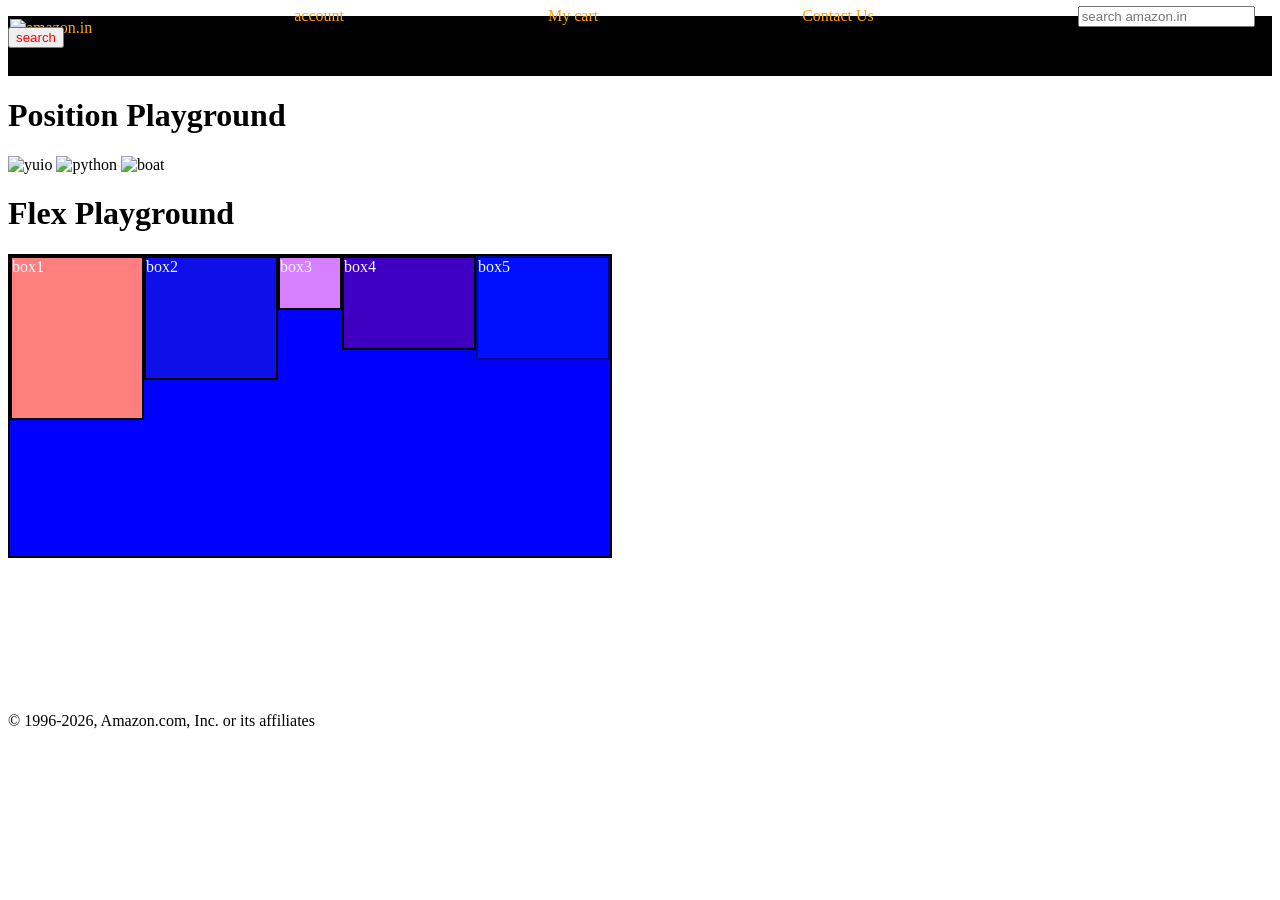
==== index.html @ 4e340757 "Update index.html" ====
<!DOCTYPE html>
<html lang="en">
<head>
    <meta charset="UTF-8">
    <meta name="viewport" content="width=device-width, initial-scale=1.0">
    <title>RAUSHAN</title>
    <link rel="stylesheet" href="stylee.css" >
    <meta name="monetag" content="aa2fc9d4a572a4fee68a86e0e5a16360">
</head>
<body>





     <header> 

             <p id="a" > 
        
       
     <a id="main" href="https://www.amazon.in/ref=nav_logo" > <img src="https://m.media-amazon.com/images/G/01/social_share/amazon_logo._CB635397845_.png" alt="amazon.in" height="40px"    /> </a> 
       <a id="account" href="yui" > account </a>
       <a id="my" href="uio" > My cart</a>
       <a id="us" href="contact.html" > Contact Us</a>
       <input placeholder="search amazon.in " >
       <button> search</button>

        


            </p>
     
     </header>   

     
     
    
     
     <h1> Position Playground </h1>

     
     


<img src="https://www.bing.com/th/id/OIP.7rwMEjcw2fwJgJJivM6CVAHaHa?w=193&h=193&c=8&rs=1&qlt=90&o=6&dpr=1.3&pid=ImgAns&rm=2"           alt="yuio" height="100px" />  
<img src="https://wallpapercave.com/wp/uqE15Ut.jpg" alt="python" height="100px" /> 

 <img src="https://th.bing.com/th/id/OIP.Nw_aEHpDTD1vnV-yl_yksgHaFy?w=246&h=193&c=7&r=0&o=7&dpr=1.3&pid=1.7&rm=3" alt="boat" height="100px" /> 

<br>



   <h1> Flex Playground </h1>

     <div id="container" >   

          <div id="b" >   box1 </div>
          <div id="c"> box2 </div>
        <div id="d"> box3 </div>
        <div id="e"> box4 </div>
        <div id="f" > box5 </div>


         </div>

    <video src="/movie clip 09.mp4" > vudeo1 </video>


     


     <footer> © 1996-2026, Amazon.com, Inc. or its affiliates</footer>

    
</body>
</html>
---- stylee.css ----
#main {
    
   margin-right: 200px
     ;
  
     position: relative;
    bottom: 2px;
    left: 2px;
    top: 2px;
 } 
 
 
 
  #a {
    background-color: black;
    height: 60px;
    
   
}

#amazon {
    color: brown;
    font-size: 25px;
    margin-right: 200px;
}
a {
    margin-right: 200px;
    color: orange;
    text-decoration: none;
    text-shadow:10px;
    position: relative;
    bottom: 10px;
}


button {
    color:red;
    position: relative;
    bottom: 10px;
}
input {
    position: relative;
    bottom: 10px;
}
  

      div {   
    height: 100px;
     width: 200px; 


      background-color: blue;    


      border: 2px solid black; 
    color: aliceblue; 
   
  
   
 } 

    
   

   #b{

     height: 160px;
    width: 200px;
      background-color: rgb(255, 127, 127);  
    border: 2px solid black;


    

    display: inline-block;
   
    
    
   
}
   #c{
    height:120px;
    width: 200px;
    background-color: rgb(214, 127, 255); 
     border: 2px solid black;
    background-color: rgba(60, 60, 167, 0.25); 
    display: inline-block; 
      }
    
   
   

   #d{
    height: 50px;
    width: 200px;
    background-color: rgb(214, 127, 255); 
     border: 2px solid black;
    display: inline-block;
   flex-shrink: 2;
  
    
   
   }


  #e{    
     height: 90px;
    width: 200px;
    background-color: rgb(214, 127, 255); 
     border: 2px solid black;
    background-color: rgba(255, 0, 21, 0.25); 
    display: inline-block; 
    
    }
    
    #f{
    height: 100px;
    width: 200px;
    background-color: rgb(214, 127, 255); 
     border: 2px solid rgba(0, 0, 0, 0.488);
    background-color: rgba(0, 64, 255, 0.25); 
    display: inline-block;

    }
    #container{
      border: 2px solid black;
      display: inline-block;
        width: 600px;
        height: 300px;
        display: flex;
      /* flex-direction: row;
        justify-content: start;
        flex-wrap: wrap;
        align-items: start;
        align-content:space-evenly; */
        
  
 






  body {
    text-align: center;
  
 } 
 h1 {
    text-align: center;
 }




























 footer {
    background-color: rgb(42, 76, 69);
    color: white;
    text-align: center;
    height: 25px;
    position: sticky;
    top: 100%;
}
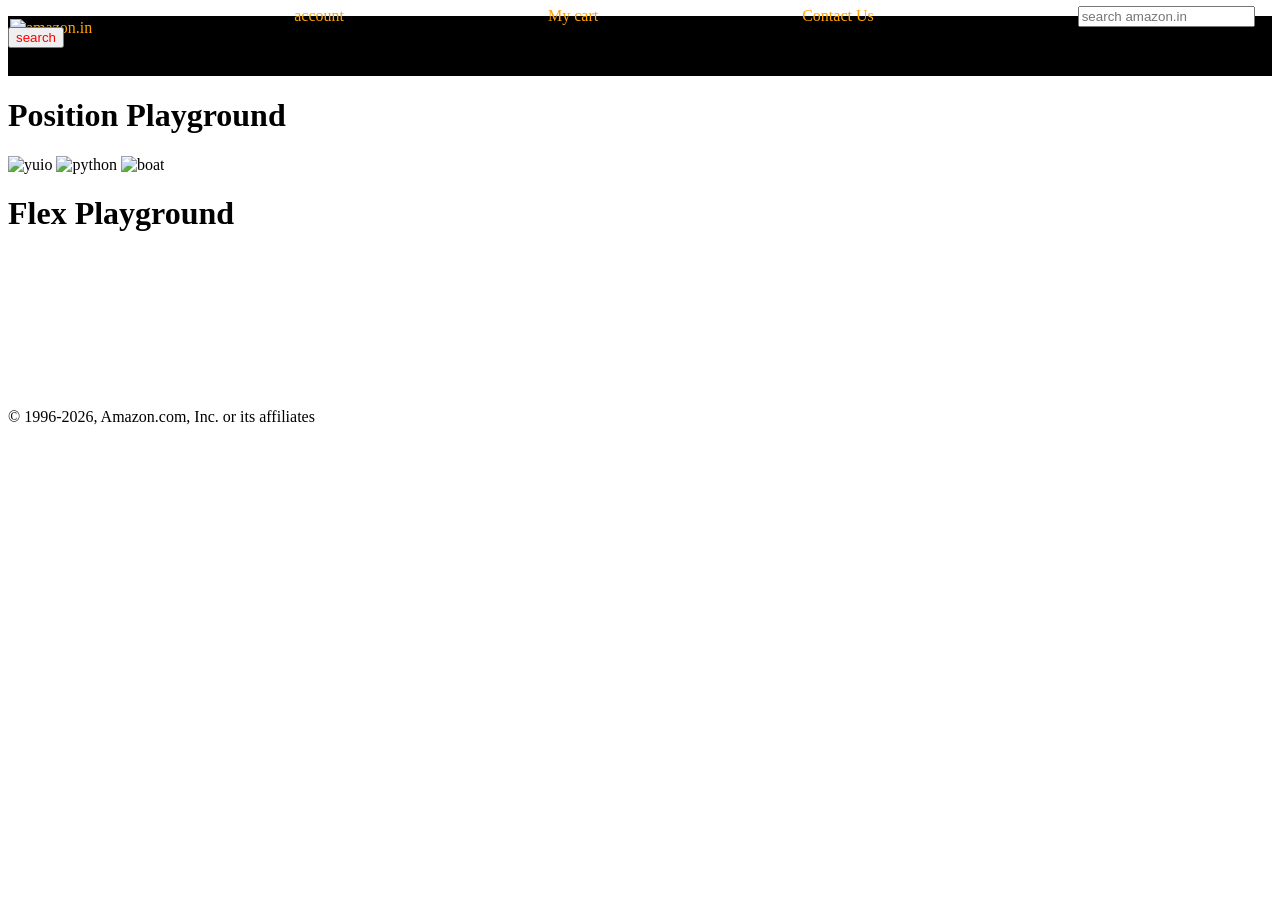
==== commit 653cc440: "Update index.html" ====
--- a/index.html
+++ b/index.html
@@ -20,7 +20,7 @@
        
      <a id="main" href="https://www.amazon.in/ref=nav_logo" > <img src="https://m.media-amazon.com/images/G/01/social_share/amazon_logo._CB635397845_.png" alt="amazon.in" height="40px"    /> </a> 
        <a id="account" href="yui" > account </a>
-       <a id="my" href="uio" > My cart</a>
+       <a id="my" href="mycart.html" > My cart</a>
        <a id="us" href="contact.html" > Contact Us</a>
        <input placeholder="search amazon.in " >
        <button> search</button>
@@ -53,16 +53,7 @@
 
    <h1> Flex Playground </h1>
 
-     <div id="container" >   
 
-          <div id="b" >   box1 </div>
-          <div id="c"> box2 </div>
-        <div id="d"> box3 </div>
-        <div id="e"> box4 </div>
-        <div id="f" > box5 </div>
-
-
-         </div>
 
     <video src="/movie clip 09.mp4" > vudeo1 </video>
 
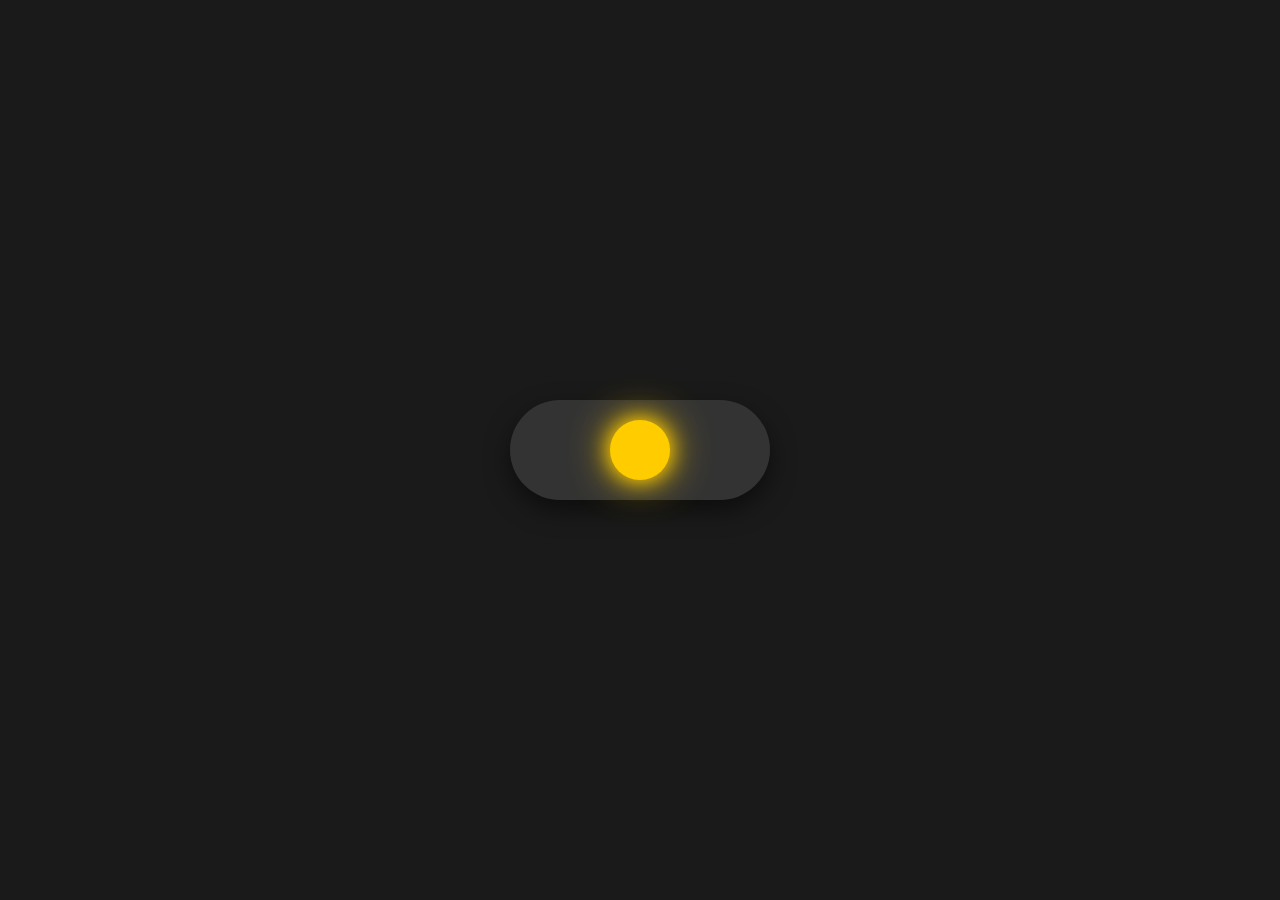
==== commit 0b4343d1: "Rename light.html to index.html" ====
--- a/index.html
+++ b/index.html
@@ -3,66 +3,90 @@
 <head>
     <meta charset="UTF-8">
     <meta name="viewport" content="width=device-width, initial-scale=1.0">
-    <title>RAUSHAN</title>
-    <link rel="stylesheet" href="stylee.css" >
-    <meta name="monetag" content="aa2fc9d4a572a4fee68a86e0e5a16360">
+    <title>Sequential Blinking Lights</title>
+    <style>
+        /* Center everything on the screen */
+        body {
+            display: flex;
+            justify-content: center;
+            align-items: center;
+            height: 100vh;
+            margin: 0;
+            background-color: #1a1a1a;
+        }
+
+        /* Container for the lights */
+        .light-container {
+            display: flex;
+            gap: 20px;
+            background-color: #333;
+            padding: 20px;
+            border-radius: 50px;
+            box-shadow: 0 10px 25px rgba(0, 0, 0, 0.5);
+        }
+
+        /* Base styles for each circle light */
+        .light {
+            width: 60px;
+            height: 60px;
+            border-radius: 50%;
+            opacity: 0.2; /* Turned off by default */
+            transition: opacity 0.2s ease, box-shadow 0.2s ease;
+        }
+
+        /* Specific colors when active (turned on) */
+        .red.active {
+            opacity: 1;
+            background-color: #ff3333;
+            box-shadow: 0 0 20px #ff3333, 0 0 40px #ff3333;
+        }
+
+        .yellow.active {
+            opacity: 1;
+            background-color: #ffcc00;
+            box-shadow: 0 0 20px #ffcc00, 0 0 40px #ffcc00;
+        }
+
+        .green.active {
+            opacity: 1;
+            background-color: #33cc33;
+            box-shadow: 0 0 20px #33cc33, 0 0 40px #33cc33;
+        }
+    </style>
 </head>
 <body>
 
+    <!-- HTML Layout: The Container holding 3 color divs -->
+    <div class="light-container">
+        <div class="light red" id="light-0"></div>
+        <div class="light yellow" id="light-1"></div>
+        <div class="light green" id="light-2"></div>
+    </div>
 
+    <!-- JavaScript Logic: Managing the sequential loop -->
+    <script>
+        // Store all elements with the class 'light' in an array
+        const lights = document.querySelectorAll('.light');
+        let currentIndex = 0;
 
+        function blinkSequence() {
+            // 1. Remove the 'active' class from all lights to turn them off
+            lights.forEach(light => light.classList.remove('active'));
 
+            // 2. Add the 'active' class to the current light in line
+            lights[currentIndex].classList.add('active');
 
-     <header> 
+            // 3. Update the index counter to point to the next light
+            // The modulo operator (%) resets the index back to 0 once it hits 3
+            currentIndex = (currentIndex + 1) % lights.length;
+        }
 
-             <p id="a" > 
-        
-       
-     <a id="main" href="https://www.amazon.in/ref=nav_logo" > <img src="https://m.media-amazon.com/images/G/01/social_share/amazon_logo._CB635397845_.png" alt="amazon.in" height="40px"    /> </a> 
-       <a id="account" href="yui" > account </a>
-       <a id="my" href="mycart.html" > My cart</a>
-       <a id="us" href="contact.html" > Contact Us</a>
-       <input placeholder="search amazon.in " >
-       <button> search</button>
+        // Initialize the first light immediately
+        blinkSequence();
 
-        
+        // Automatically toggle the lights every 1000 milliseconds (1 second)
+        setInterval(blinkSequence, 1000);
+    </script>
 
-
-            </p>
-     
-     </header>   
-
-     
-     
-    
-     
-     <h1> Position Playground </h1>
-
-     
-     
-
-
-<img src="https://www.bing.com/th/id/OIP.7rwMEjcw2fwJgJJivM6CVAHaHa?w=193&h=193&c=8&rs=1&qlt=90&o=6&dpr=1.3&pid=ImgAns&rm=2"           alt="yuio" height="100px" />  
-<img src="https://wallpapercave.com/wp/uqE15Ut.jpg" alt="python" height="100px" /> 
-
- <img src="https://th.bing.com/th/id/OIP.Nw_aEHpDTD1vnV-yl_yksgHaFy?w=246&h=193&c=7&r=0&o=7&dpr=1.3&pid=1.7&rm=3" alt="boat" height="100px" /> 
-
-<br>
-
-
-
-   <h1> Flex Playground </h1>
-
-
-
-    <video src="/movie clip 09.mp4" > vudeo1 </video>
-
-
-     
-
-
-     <footer> © 1996-2026, Amazon.com, Inc. or its affiliates</footer>
-
-    
 </body>
 </html>
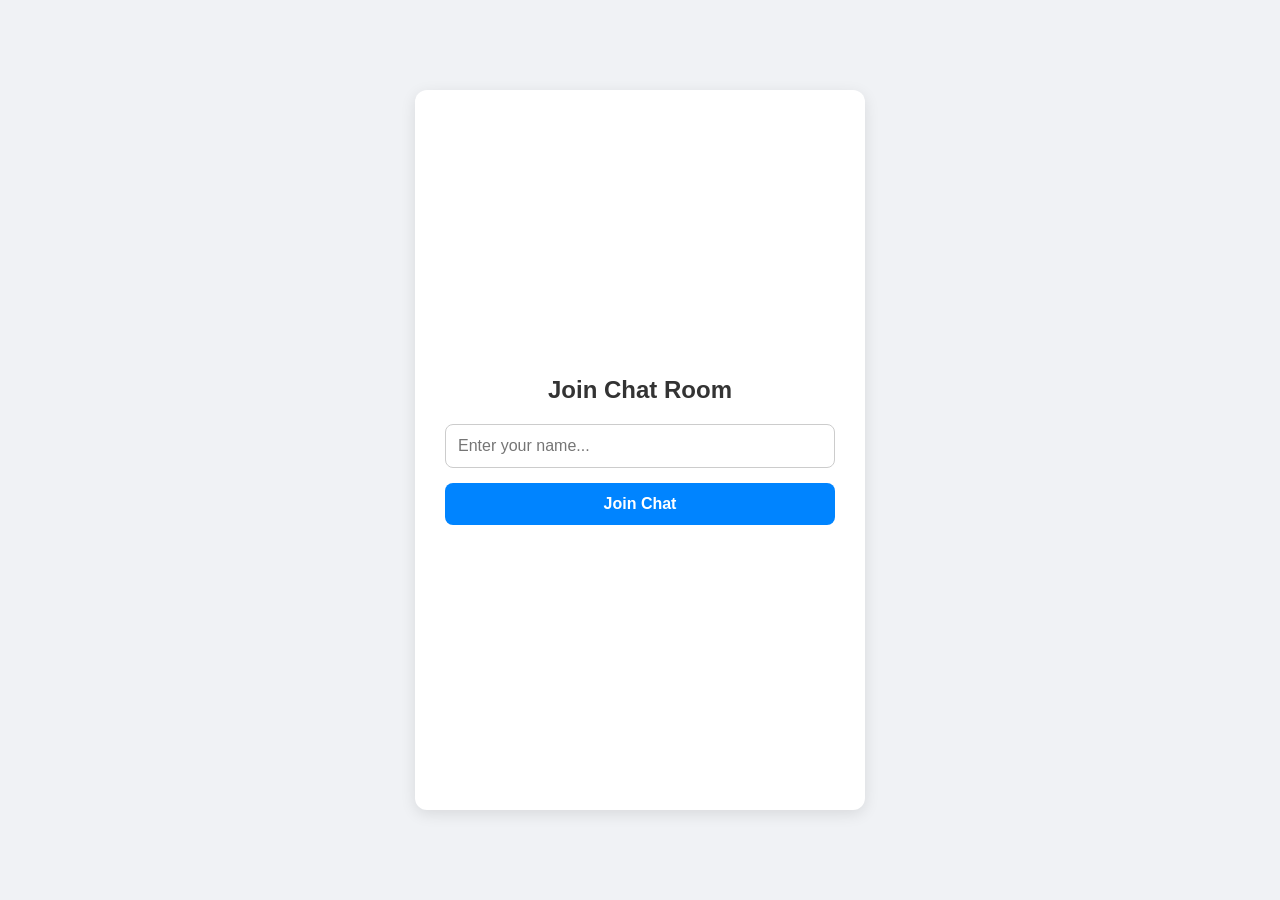
==== commit 40346114: "Update index.html" ====
--- a/index.html
+++ b/index.html
@@ -3,90 +3,281 @@
 <head>
     <meta charset="UTF-8">
     <meta name="viewport" content="width=device-width, initial-scale=1.0">
-    <title>Sequential Blinking Lights</title>
+    <title>Multi-Person Chat Room</title>
     <style>
-        /* Center everything on the screen */
+        * {
+            box-sizing: border-box;
+            margin: 0;
+            padding: 0;
+            font-family: 'Segoe UI', Tahoma, Geneva, Verdana, sans-serif;
+        }
+
         body {
+            background-color: #f0f2f5;
             display: flex;
             justify-content: center;
             align-items: center;
             height: 100vh;
-            margin: 0;
-            background-color: #1a1a1a;
-        }
-
-        /* Container for the lights */
-        .light-container {
-            display: flex;
-            gap: 20px;
-            background-color: #333;
-            padding: 20px;
-            border-radius: 50px;
-            box-shadow: 0 10px 25px rgba(0, 0, 0, 0.5);
-        }
-
-        /* Base styles for each circle light */
-        .light {
-            width: 60px;
-            height: 60px;
-            border-radius: 50%;
-            opacity: 0.2; /* Turned off by default */
-            transition: opacity 0.2s ease, box-shadow 0.2s ease;
-        }
-
-        /* Specific colors when active (turned on) */
-        .red.active {
-            opacity: 1;
-            background-color: #ff3333;
-            box-shadow: 0 0 20px #ff3333, 0 0 40px #ff3333;
-        }
-
-        .yellow.active {
-            opacity: 1;
-            background-color: #ffcc00;
-            box-shadow: 0 0 20px #ffcc00, 0 0 40px #ffcc00;
-        }
-
-        .green.active {
-            opacity: 1;
-            background-color: #33cc33;
-            box-shadow: 0 0 20px #33cc33, 0 0 40px #33cc33;
+        }
+
+        .chat-container {
+            width: 100%;
+            max-width: 450px;
+            height: 80vh;
+            background: #fff;
+            border-radius: 12px;
+            box-shadow: 0 4px 15px rgba(0,0,0,0.1);
+            display: flex;
+            flex-direction: column;
+            overflow: hidden;
+        }
+
+        /* Setup Screen */
+        #setup-screen {
+            display: flex;
+            flex-direction: column;
+            justify-content: center;
+            align-items: center;
+            flex: 1;
+            padding: 30px;
+            text-align: center;
+        }
+
+        #setup-screen h2 {
+            margin-bottom: 20px;
+            color: #333;
+        }
+
+        input[type="text"] {
+            width: 100%;
+            padding: 12px;
+            border: 1px solid #ccc;
+            border-radius: 8px;
+            margin-bottom: 15px;
+            font-size: 16px;
+        }
+
+        button {
+            width: 100%;
+            padding: 12px;
+            background-color: #0084ff;
+            color: white;
+            border: none;
+            border-radius: 8px;
+            font-size: 16px;
+            cursor: pointer;
+            font-weight: bold;
+            transition: background 0.2s;
+        }
+
+        button:hover {
+            background-color: #0066cc;
+        }
+
+        /* Chat Screen */
+        #chat-screen {
+            display: none;
+            flex-direction: column;
+            flex: 1;
+        }
+
+        .chat-header {
+            background: #0084ff;
+            color: white;
+            padding: 15px;
+            font-size: 18px;
+            font-weight: bold;
+            display: flex;
+            justify-content: space-between;
+            align-items: center;
+        }
+
+        .leave-btn {
+            background: transparent;
+            border: 1px solid white;
+            padding: 5px 10px;
+            font-size: 12px;
+            width: auto;
+            border-radius: 4px;
+        }
+
+        .leave-btn:hover {
+            background: rgba(255,255,255,0.2);
+        }
+
+        .messages-box {
+            flex: 1;
+            padding: 15px;
+            overflow-y: auto;
+            background: #e5ddd5;
+            display: flex;
+            flex-direction: column;
+            gap: 10px;
+        }
+
+        .msg {
+            max-width: 75%;
+            padding: 8px 12px;
+            border-radius: 8px;
+            font-size: 14px;
+            position: relative;
+            word-wrap: break-word;
+        }
+
+        .msg .sender {
+            font-size: 11px;
+            font-weight: bold;
+            display: block;
+            margin-bottom: 3px;
+            color: #555;
+        }
+
+        /* Styling for current user vs other users */
+        .msg.me {
+            background-color: #d9fdd3;
+            align-self: flex-end;
+        }
+        .msg.me .sender {
+            color: #2b7a2b;
+        }
+
+        .msg.others {
+            background-color: #fff;
+            align-self: flex-start;
+        }
+
+        .input-area {
+            display: flex;
+            padding: 10px;
+            background: #f0f0f0;
+            gap: 10px;
+        }
+
+        .input-area input {
+            flex: 1;
+            margin-bottom: 0;
+        }
+
+        .input-area button {
+            width: auto;
+            padding: 0 20px;
         }
     </style>
 </head>
 <body>
 
-    <!-- HTML Layout: The Container holding 3 color divs -->
-    <div class="light-container">
-        <div class="light red" id="light-0"></div>
-        <div class="light yellow" id="light-1"></div>
-        <div class="light green" id="light-2"></div>
+    <div class="chat-container">
+        <!-- SCREEN 1: Choose Username -->
+        <div id="setup-screen">
+            <h2>Join Chat Room</h2>
+            <input type="text" id="username-input" placeholder="Enter your name..." autocomplete="off">
+            <button id="join-btn">Join Chat</button>
+        </div>
+
+        <!-- SCREEN 2: The Chat Interface -->
+        <div id="chat-screen">
+            <div class="chat-header">
+                <span id="room-title">Chat Room</span>
+                <button class="leave-btn" id="leave-btn">Leave</button>
+            </div>
+            <div class="messages-box" id="messages-box">
+                <!-- Messages will appear here dynamically -->
+            </div>
+            <div class="input-area">
+                <input type="text" id="msg-input" placeholder="Type a message..." autocomplete="off">
+                <button id="send-btn">Send</button>
+            </div>
+        </div>
     </div>
 
-    <!-- JavaScript Logic: Managing the sequential loop -->
     <script>
-        // Store all elements with the class 'light' in an array
-        const lights = document.querySelectorAll('.light');
-        let currentIndex = 0;
-
-        function blinkSequence() {
-            // 1. Remove the 'active' class from all lights to turn them off
-            lights.forEach(light => light.classList.remove('active'));
-
-            // 2. Add the 'active' class to the current light in line
-            lights[currentIndex].classList.add('active');
-
-            // 3. Update the index counter to point to the next light
-            // The modulo operator (%) resets the index back to 0 once it hits 3
-            currentIndex = (currentIndex + 1) % lights.length;
-        }
-
-        // Initialize the first light immediately
-        blinkSequence();
-
-        // Automatically toggle the lights every 1000 milliseconds (1 second)
-        setInterval(blinkSequence, 1000);
+        const setupScreen = document.getElementById('setup-screen');
+        const chatScreen = document.getElementById('chat-screen');
+        const usernameInput = document.getElementById('username-input');
+        const joinBtn = document.getElementById('join-btn');
+        const leaveBtn = document.getElementById('leave-btn');
+        const messagesBox = document.getElementById('messages-box');
+        const msgInput = document.getElementById('msg-input');
+        const sendBtn = document.getElementById('send-btn');
+
+        let currentUser = "";
+
+        // 1. Join Chat Logic
+        joinBtn.addEventListener('click', () => {
+            const name = usernameInput.value.trim();
+            if (name) {
+                currentUser = name;
+                setupScreen.style.display = 'none';
+                chatScreen.style.display = 'flex';
+                loadMessages();
+            }
+        });
+
+        // 2. Send Message Logic
+        function sendMessage() {
+            const text = msgInput.value.trim();
+            if (!text) return;
+
+            // Grab existing messages or start a new array
+            const chatHistory = JSON.parse(localStorage.getItem('multi_chat_history')) || [];
+            
+            // Create a new message object
+            const newMsg = {
+                sender: currentUser,
+                text: text,
+                timestamp: Date.now()
+            };
+
+            chatHistory.push(newMsg);
+            localStorage.setItem('multi_chat_history', JSON.stringify(chatHistory));
+
+            msgInput.value = "";
+            loadMessages();
+
+            // Trigger an update event manually for the local tab
+            window.dispatchEvent(new Event('storage'));
+        }
+
+        sendBtn.addEventListener('click', sendMessage);
+        msgInput.addEventListener('keypress', (e) => {
+            if (e.key === 'Enter') sendMessage();
+        });
+
+        // 3. Load and Display Messages
+        function loadMessages() {
+            const chatHistory = JSON.parse(localStorage.getItem('multi_chat_history')) || [];
+            messagesBox.innerHTML = ''; // Clear previous UI content
+
+            chatHistory.forEach(msg => {
+                const msgDiv = document.createElement('div');
+                // Check if message belongs to the current user or someone else
+                const isMe = msg.sender === currentUser;
+                
+                msgDiv.className = `msg ${isMe ? 'me' : 'others'}`;
+                msgDiv.innerHTML = `<span class="sender">${msg.sender}</span>${msg.text}`;
+                
+                messagesBox.appendChild(msgDiv);
+            });
+
+            // Scroll to the bottom of the chat box
+            messagesBox.scrollTop = messagesBox.scrollHeight;
+        }
+
+        // 4. Live Sync Across Tabs/Windows
+        // This listens to any changes happening in localStorage on another tab
+        window.addEventListener('storage', () => {
+            if (chatScreen.style.display === 'flex') {
+                loadMessages();
+            }
+        });
+
+        // 5. Leave Chat Logic
+        leaveBtn.addEventListener('click', () => {
+            currentUser = "";
+            chatScreen.style.display = 'none';
+            setupScreen.style.display = 'flex';
+            usernameInput.value = "";
+        });
     </script>
-
 </body>
 </html>
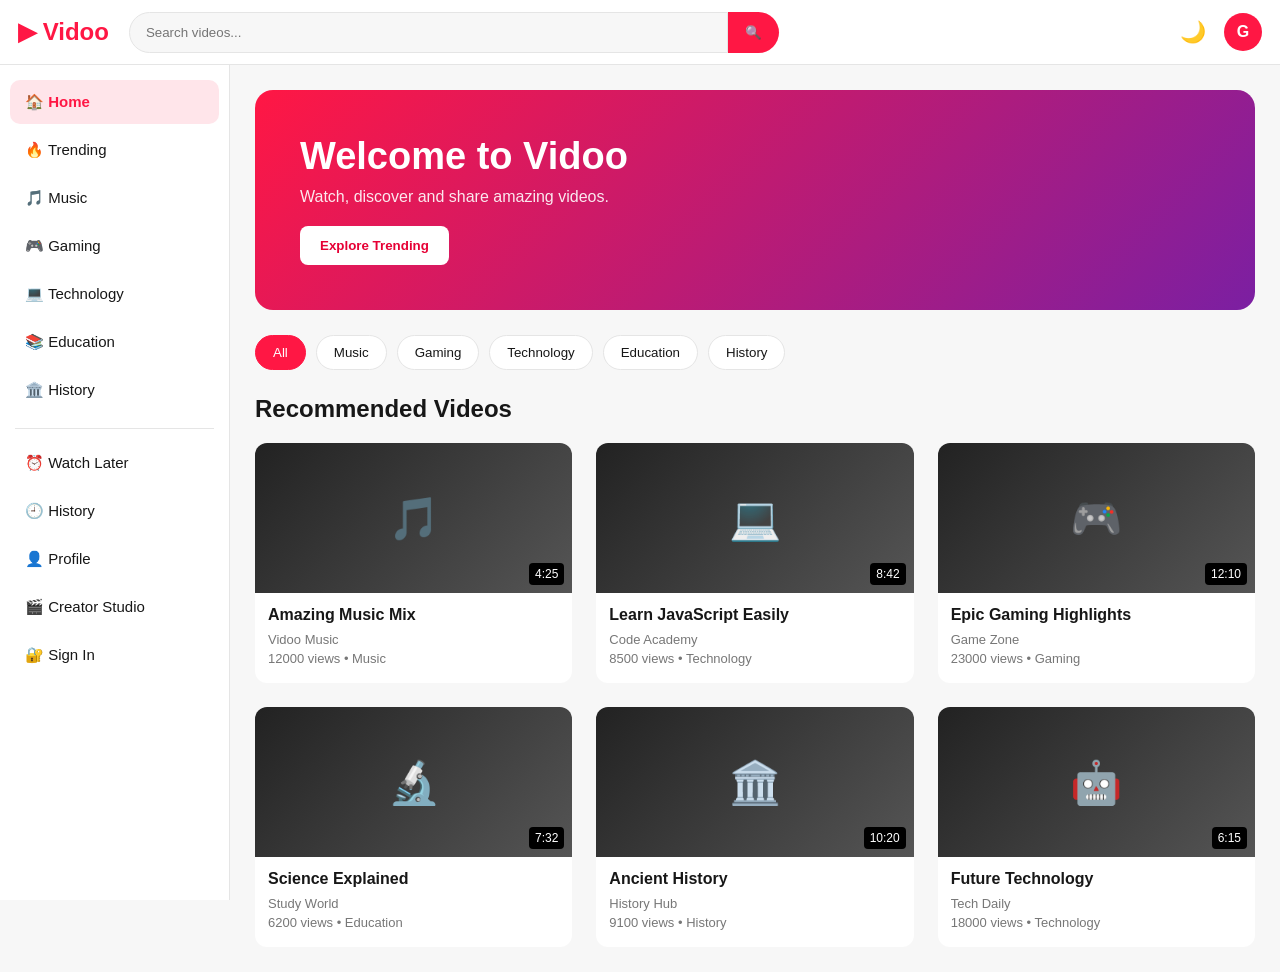
==== commit d8f80f34: "Update index.html" ====
--- a/index.html
+++ b/index.html
@@ -1,283 +1,2410 @@
 <!DOCTYPE html>
 <html lang="en">
 <head>
-    <meta charset="UTF-8">
-    <meta name="viewport" content="width=device-width, initial-scale=1.0">
-    <title>Multi-Person Chat Room</title>
-    <style>
-        * {
-            box-sizing: border-box;
-            margin: 0;
-            padding: 0;
-            font-family: 'Segoe UI', Tahoma, Geneva, Verdana, sans-serif;
-        }
-
-        body {
-            background-color: #f0f2f5;
-            display: flex;
-            justify-content: center;
-            align-items: center;
-            height: 100vh;
-        }
-
-        .chat-container {
-            width: 100%;
-            max-width: 450px;
-            height: 80vh;
-            background: #fff;
-            border-radius: 12px;
-            box-shadow: 0 4px 15px rgba(0,0,0,0.1);
-            display: flex;
-            flex-direction: column;
-            overflow: hidden;
-        }
-
-        /* Setup Screen */
-        #setup-screen {
-            display: flex;
-            flex-direction: column;
-            justify-content: center;
-            align-items: center;
-            flex: 1;
-            padding: 30px;
-            text-align: center;
-        }
-
-        #setup-screen h2 {
-            margin-bottom: 20px;
-            color: #333;
-        }
-
-        input[type="text"] {
-            width: 100%;
-            padding: 12px;
-            border: 1px solid #ccc;
-            border-radius: 8px;
-            margin-bottom: 15px;
-            font-size: 16px;
-        }
-
-        button {
-            width: 100%;
-            padding: 12px;
-            background-color: #0084ff;
-            color: white;
-            border: none;
-            border-radius: 8px;
-            font-size: 16px;
-            cursor: pointer;
-            font-weight: bold;
-            transition: background 0.2s;
-        }
-
-        button:hover {
-            background-color: #0066cc;
-        }
-
-        /* Chat Screen */
-        #chat-screen {
-            display: none;
-            flex-direction: column;
-            flex: 1;
-        }
-
-        .chat-header {
-            background: #0084ff;
-            color: white;
-            padding: 15px;
-            font-size: 18px;
-            font-weight: bold;
-            display: flex;
-            justify-content: space-between;
-            align-items: center;
-        }
-
-        .leave-btn {
-            background: transparent;
-            border: 1px solid white;
-            padding: 5px 10px;
-            font-size: 12px;
-            width: auto;
-            border-radius: 4px;
-        }
-
-        .leave-btn:hover {
-            background: rgba(255,255,255,0.2);
-        }
-
-        .messages-box {
-            flex: 1;
-            padding: 15px;
-            overflow-y: auto;
-            background: #e5ddd5;
-            display: flex;
-            flex-direction: column;
-            gap: 10px;
-        }
-
-        .msg {
-            max-width: 75%;
-            padding: 8px 12px;
-            border-radius: 8px;
-            font-size: 14px;
-            position: relative;
-            word-wrap: break-word;
-        }
-
-        .msg .sender {
-            font-size: 11px;
-            font-weight: bold;
-            display: block;
-            margin-bottom: 3px;
-            color: #555;
-        }
-
-        /* Styling for current user vs other users */
-        .msg.me {
-            background-color: #d9fdd3;
-            align-self: flex-end;
-        }
-        .msg.me .sender {
-            color: #2b7a2b;
-        }
-
-        .msg.others {
-            background-color: #fff;
-            align-self: flex-start;
-        }
-
-        .input-area {
-            display: flex;
-            padding: 10px;
-            background: #f0f0f0;
-            gap: 10px;
-        }
-
-        .input-area input {
-            flex: 1;
-            margin-bottom: 0;
-        }
-
-        .input-area button {
-            width: auto;
-            padding: 0 20px;
-        }
-    </style>
+<meta charset="UTF-8">
+<meta name="viewport" content="width=device-width, initial-scale=1.0">
+<title>Vidoo - Video Platform</title>
+
+<style>
+*{
+  box-sizing:border-box;
+  margin:0;
+  padding:0;
+  font-family:Arial,Helvetica,sans-serif;
+}
+
+:root{
+  --primary:#ff1744;
+  --bg:#f7f7f7;
+  --card:#fff;
+  --text:#171717;
+  --muted:#777;
+  --border:#e5e5e5;
+}
+
+body.dark{
+  --bg:#0f0f0f;
+  --card:#181818;
+  --text:#fff;
+  --muted:#aaa;
+  --border:#303030;
+}
+
+body{
+  background:var(--bg);
+  color:var(--text);
+  transition:.2s;
+}
+
+/* HEADER */
+
+header{
+  height:65px;
+  background:var(--card);
+  border-bottom:1px solid var(--border);
+  display:flex;
+  align-items:center;
+  gap:20px;
+  padding:0 18px;
+  position:sticky;
+  top:0;
+  z-index:100;
+}
+
+.logo{
+  font-size:24px;
+  font-weight:bold;
+  color:var(--primary);
+  cursor:pointer;
+}
+
+.search{
+  flex:1;
+  max-width:650px;
+  display:flex;
+}
+
+.search input{
+  width:100%;
+  padding:12px 16px;
+  border:1px solid var(--border);
+  border-radius:25px 0 0 25px;
+  outline:none;
+  background:var(--bg);
+  color:var(--text);
+}
+
+.search button{
+  width:55px;
+  border:0;
+  background:var(--primary);
+  color:white;
+  border-radius:0 25px 25px 0;
+  cursor:pointer;
+}
+
+.header-actions{
+  margin-left:auto;
+  display:flex;
+  align-items:center;
+  gap:10px;
+}
+
+.icon-btn{
+  border:0;
+  background:transparent;
+  color:var(--text);
+  font-size:21px;
+  cursor:pointer;
+  padding:8px;
+}
+
+.avatar{
+  width:38px;
+  height:38px;
+  border-radius:50%;
+  background:var(--primary);
+  color:white;
+  display:flex;
+  align-items:center;
+  justify-content:center;
+  font-weight:bold;
+  cursor:pointer;
+}
+
+/* LAYOUT */
+
+.layout{
+  display:flex;
+}
+
+.sidebar{
+  width:230px;
+  min-height:calc(100vh - 65px);
+  background:var(--card);
+  border-right:1px solid var(--border);
+  padding:15px 10px;
+  position:fixed;
+  top:65px;
+  left:0;
+  overflow:auto;
+}
+
+.side-btn{
+  width:100%;
+  border:0;
+  background:transparent;
+  color:var(--text);
+  padding:13px 15px;
+  text-align:left;
+  border-radius:10px;
+  cursor:pointer;
+  margin-bottom:4px;
+  font-size:15px;
+}
+
+.side-btn:hover{
+  background:var(--bg);
+}
+
+.side-btn.active{
+  background:#ffe5ea;
+  color:var(--primary);
+  font-weight:bold;
+}
+
+body.dark .side-btn.active{
+  background:#35131b;
+}
+
+.main{
+  margin-left:230px;
+  width:calc(100% - 230px);
+  padding:25px;
+}
+
+/* PAGES */
+
+.page{
+  display:none;
+}
+
+.page.active{
+  display:block;
+}
+
+/* HERO */
+
+.hero{
+  background:linear-gradient(135deg,#ff1744,#7b1fa2);
+  color:white;
+  padding:45px;
+  border-radius:18px;
+  margin-bottom:25px;
+}
+
+.hero h1{
+  font-size:38px;
+  margin-bottom:10px;
+}
+
+.hero p{
+  opacity:.9;
+  margin-bottom:20px;
+}
+
+.primary{
+  border:0;
+  background:var(--primary);
+  color:white;
+  padding:12px 20px;
+  border-radius:8px;
+  cursor:pointer;
+  font-weight:bold;
+}
+
+.hero .primary{
+  background:white;
+  color:#e60035;
+}
+
+/* CHIPS */
+
+.chips{
+  display:flex;
+  gap:10px;
+  overflow:auto;
+  margin-bottom:25px;
+}
+
+.chip{
+  white-space:nowrap;
+  border:1px solid var(--border);
+  background:var(--card);
+  color:var(--text);
+  padding:9px 17px;
+  border-radius:20px;
+  cursor:pointer;
+}
+
+.chip.active,
+.chip:hover{
+  background:var(--primary);
+  color:white;
+  border-color:var(--primary);
+}
+
+/* VIDEO GRID */
+
+.video-grid{
+  display:grid;
+  grid-template-columns:repeat(auto-fill,minmax(250px,1fr));
+  gap:24px;
+}
+
+.video-card{
+  background:var(--card);
+  border-radius:12px;
+  overflow:hidden;
+  cursor:pointer;
+  transition:.2s;
+}
+
+.video-card:hover{
+  transform:translateY(-3px);
+}
+
+.thumbnail{
+  height:150px;
+  background:linear-gradient(135deg,#222,#555);
+  display:flex;
+  align-items:center;
+  justify-content:center;
+  color:white;
+  font-size:42px;
+  position:relative;
+}
+
+.duration{
+  position:absolute;
+  bottom:8px;
+  right:8px;
+  background:#000;
+  color:#fff;
+  padding:4px 6px;
+  border-radius:4px;
+  font-size:12px;
+}
+
+.video-info{
+  padding:13px;
+}
+
+.video-info h3{
+  font-size:16px;
+  margin-bottom:8px;
+}
+
+.video-info p{
+  color:var(--muted);
+  font-size:13px;
+  margin-bottom:4px;
+}
+
+/* FORMS */
+
+.form-box{
+  max-width:600px;
+  margin:auto;
+  background:var(--card);
+  padding:30px;
+  border-radius:15px;
+  border:1px solid var(--border);
+}
+
+.form-group{
+  margin-bottom:17px;
+}
+
+.form-group label{
+  display:block;
+  margin-bottom:7px;
+  font-weight:bold;
+}
+
+.form-group input,
+.form-group textarea,
+.form-group select{
+  width:100%;
+  padding:12px;
+  border:1px solid var(--border);
+  border-radius:8px;
+  outline:none;
+  background:var(--bg);
+  color:var(--text);
+}
+
+.form-group textarea{
+  min-height:100px;
+  resize:vertical;
+}
+
+/* PROFILE */
+
+.profile-card{
+  max-width:700px;
+  margin:auto;
+  background:var(--card);
+  border:1px solid var(--border);
+  border-radius:16px;
+  padding:30px;
+}
+
+.profile-avatar{
+  width:90px;
+  height:90px;
+  background:var(--primary);
+  color:white;
+  border-radius:50%;
+  display:flex;
+  align-items:center;
+  justify-content:center;
+  font-size:35px;
+  font-weight:bold;
+  margin-bottom:15px;
+}
+
+/* LOGIN */
+
+.login-box{
+  max-width:450px;
+  margin:40px auto;
+  background:var(--card);
+  padding:30px;
+  border-radius:16px;
+  border:1px solid var(--border);
+}
+
+.login-box h2{
+  margin-bottom:10px;
+}
+
+.auth-status{
+  color:var(--muted);
+  margin-bottom:22px;
+}
+
+.hidden{
+  display:none !important;
+}
+
+/* VIDEO MODAL */
+
+.modal{
+  position:fixed;
+  inset:0;
+  background:rgba(0,0,0,.8);
+  display:none;
+  align-items:center;
+  justify-content:center;
+  z-index:500;
+  padding:20px;
+}
+
+.modal.show{
+  display:flex;
+}
+
+.modal-box{
+  width:min(900px,100%);
+  max-height:90vh;
+  overflow:auto;
+  background:var(--card);
+  border-radius:15px;
+  padding:20px;
+}
+
+.close{
+  float:right;
+  border:0;
+  background:transparent;
+  color:var(--text);
+  font-size:28px;
+  cursor:pointer;
+}
+
+.video-player{
+  width:100%;
+  aspect-ratio:16/9;
+  background:#000;
+  border-radius:10px;
+  margin:10px 0 15px;
+}
+
+.modal-actions{
+  display:flex;
+  flex-wrap:wrap;
+  gap:10px;
+  margin:15px 0;
+}
+
+.small-btn{
+  border:1px solid var(--border);
+  background:var(--card);
+  color:var(--text);
+  padding:9px 14px;
+  border-radius:8px;
+  cursor:pointer;
+}
+
+.small-btn:hover{
+  background:var(--bg);
+}
+
+.comments{
+  margin-top:20px;
+}
+
+.comment{
+  padding:12px;
+  border-bottom:1px solid var(--border);
+}
+
+.comment strong{
+  display:block;
+  margin-bottom:5px;
+}
+
+/* STATS */
+
+.stats{
+  display:grid;
+  grid-template-columns:repeat(auto-fit,minmax(180px,1fr));
+  gap:15px;
+  margin:20px 0;
+}
+
+.stat{
+  background:var(--card);
+  border:1px solid var(--border);
+  border-radius:12px;
+  padding:20px;
+}
+
+.stat h2{
+  color:var(--primary);
+  margin-top:8px;
+}
+
+/* TOAST */
+
+.toast{
+  position:fixed;
+  bottom:25px;
+  left:50%;
+  transform:translateX(-50%) translateY(100px);
+  background:#222;
+  color:white;
+  padding:13px 20px;
+  border-radius:8px;
+  z-index:1000;
+  opacity:0;
+  transition:.3s;
+}
+
+.toast.show{
+  opacity:1;
+  transform:translateX(-50%) translateY(0);
+}
+
+/* RESPONSIVE */
+
+@media(max-width:800px){
+
+  header{
+    gap:8px;
+  }
+
+  .logo{
+    font-size:19px;
+  }
+
+  .sidebar{
+    width:70px;
+  }
+
+  .side-btn{
+    text-align:center;
+    padding:14px 5px;
+    font-size:0;
+  }
+
+  .side-btn::first-letter{
+    font-size:20px;
+  }
+
+  .main{
+    margin-left:70px;
+    width:calc(100% - 70px);
+    padding:15px;
+  }
+
+  .hero{
+    padding:28px;
+  }
+
+  .hero h1{
+    font-size:28px;
+  }
+
+  .search{
+    max-width:none;
+  }
+}
+
+@media(max-width:550px){
+
+  header{
+    flex-wrap:wrap;
+    height:auto;
+    padding:10px;
+  }
+
+  .search{
+    order:3;
+    width:100%;
+  }
+
+  .sidebar{
+    top:112px;
+    min-height:calc(100vh - 112px);
+  }
+
+  .main{
+    margin-left:70px;
+  }
+
+  .video-grid{
+    grid-template-columns:1fr;
+  }
+}
+</style>
 </head>
+
 <body>
 
-    <div class="chat-container">
-        <!-- SCREEN 1: Choose Username -->
-        <div id="setup-screen">
-            <h2>Join Chat Room</h2>
-            <input type="text" id="username-input" placeholder="Enter your name..." autocomplete="off">
-            <button id="join-btn">Join Chat</button>
-        </div>
-
-        <!-- SCREEN 2: The Chat Interface -->
-        <div id="chat-screen">
-            <div class="chat-header">
-                <span id="room-title">Chat Room</span>
-                <button class="leave-btn" id="leave-btn">Leave</button>
-            </div>
-            <div class="messages-box" id="messages-box">
-                <!-- Messages will appear here dynamically -->
-            </div>
-            <div class="input-area">
-                <input type="text" id="msg-input" placeholder="Type a message..." autocomplete="off">
-                <button id="send-btn">Send</button>
-            </div>
-        </div>
+<!-- HEADER -->
+
+<header>
+
+  <div class="logo" onclick="showPage('home')">
+    ▶ Vidoo
+  </div>
+
+  <div class="search">
+    <input
+      id="searchInput"
+      type="text"
+      placeholder="Search videos..."
+    >
+    <button onclick="searchVideos()">🔍</button>
+  </div>
+
+  <div class="header-actions">
+
+    <button
+      class="icon-btn"
+      onclick="toggleDarkMode()"
+      title="Dark mode"
+    >
+      🌙
+    </button>
+
+    <div
+      class="avatar"
+      id="headerAvatar"
+      onclick="showPage('profile')"
+    >
+      G
     </div>
 
-    <script>
-        const setupScreen = document.getElementById('setup-screen');
-        const chatScreen = document.getElementById('chat-screen');
-        const usernameInput = document.getElementById('username-input');
-        const joinBtn = document.getElementById('join-btn');
-        const leaveBtn = document.getElementById('leave-btn');
-        const messagesBox = document.getElementById('messages-box');
-        const msgInput = document.getElementById('msg-input');
-        const sendBtn = document.getElementById('send-btn');
-
-        let currentUser = "";
-
-        // 1. Join Chat Logic
-        joinBtn.addEventListener('click', () => {
-            const name = usernameInput.value.trim();
-            if (name) {
-                currentUser = name;
-                setupScreen.style.display = 'none';
-                chatScreen.style.display = 'flex';
-                loadMessages();
-            }
-        });
-
-        // 2. Send Message Logic
-        function sendMessage() {
-            const text = msgInput.value.trim();
-            if (!text) return;
-
-            // Grab existing messages or start a new array
-            const chatHistory = JSON.parse(localStorage.getItem('multi_chat_history')) || [];
-            
-            // Create a new message object
-            const newMsg = {
-                sender: currentUser,
-                text: text,
-                timestamp: Date.now()
-            };
-
-            chatHistory.push(newMsg);
-            localStorage.setItem('multi_chat_history', JSON.stringify(chatHistory));
-
-            msgInput.value = "";
-            loadMessages();
-
-            // Trigger an update event manually for the local tab
-            window.dispatchEvent(new Event('storage'));
-        }
-
-        sendBtn.addEventListener('click', sendMessage);
-        msgInput.addEventListener('keypress', (e) => {
-            if (e.key === 'Enter') sendMessage();
-        });
-
-        // 3. Load and Display Messages
-        function loadMessages() {
-            const chatHistory = JSON.parse(localStorage.getItem('multi_chat_history')) || [];
-            messagesBox.innerHTML = ''; // Clear previous UI content
-
-            chatHistory.forEach(msg => {
-                const msgDiv = document.createElement('div');
-                // Check if message belongs to the current user or someone else
-                const isMe = msg.sender === currentUser;
-                
-                msgDiv.className = `msg ${isMe ? 'me' : 'others'}`;
-                msgDiv.innerHTML = `<span class="sender">${msg.sender}</span>${msg.text}`;
-                
-                messagesBox.appendChild(msgDiv);
-            });
-
-            // Scroll to the bottom of the chat box
-            messagesBox.scrollTop = messagesBox.scrollHeight;
-        }
-
-        // 4. Live Sync Across Tabs/Windows
-        // This listens to any changes happening in localStorage on another tab
-        window.addEventListener('storage', () => {
-            if (chatScreen.style.display === 'flex') {
-                loadMessages();
-            }
-        });
-
-        // 5. Leave Chat Logic
-        leaveBtn.addEventListener('click', () => {
-            currentUser = "";
-            chatScreen.style.display = 'none';
-            setupScreen.style.display = 'flex';
-            usernameInput.value = "";
-        });
-    </script>
+  </div>
+
+</header>
+
+
+<div class="layout">
+
+<!-- SIDEBAR -->
+
+<aside class="sidebar">
+
+  <button class="side-btn active" data-page="home"
+    onclick="showPage('home')">
+    🏠 Home
+  </button>
+
+  <button class="side-btn" data-page="trending"
+    onclick="showPage('trending')">
+    🔥 Trending
+  </button>
+
+  <button class="side-btn" data-page="music"
+    onclick="filterCategory('Music')">
+    🎵 Music
+  </button>
+
+  <button class="side-btn" data-page="gaming"
+    onclick="filterCategory('Gaming')">
+    🎮 Gaming
+  </button>
+
+  <button class="side-btn" data-page="technology"
+    onclick="filterCategory('Technology')">
+    💻 Technology
+  </button>
+
+  <button class="side-btn" data-page="education"
+    onclick="filterCategory('Education')">
+    📚 Education
+  </button>
+
+  <button class="side-btn" data-page="history"
+    onclick="filterCategory('History')">
+    🏛️ History
+  </button>
+
+  <hr style="border:0;border-top:1px solid var(--border);margin:12px 5px">
+
+  <button class="side-btn"
+    onclick="showPage('watchlater')">
+    ⏰ Watch Later
+  </button>
+
+  <button class="side-btn"
+    onclick="showPage('historypage')">
+    🕘 History
+  </button>
+
+  <button class="side-btn"
+    onclick="showPage('profile')">
+    👤 Profile
+  </button>
+
+  <button class="side-btn"
+    onclick="showPage('studio')">
+    🎬 Creator Studio
+  </button>
+
+  <button class="side-btn"
+    onclick="showPage('login')">
+    🔐 Sign In
+  </button>
+
+</aside>
+
+
+<!-- MAIN -->
+
+<main class="main">
+
+
+<!-- HOME -->
+
+<section id="home" class="page active">
+
+  <div class="hero">
+
+    <h1>Welcome to Vidoo</h1>
+
+    <p>
+      Watch, discover and share amazing videos.
+    </p>
+
+    <button class="primary"
+      onclick="showPage('trending')">
+      Explore Trending
+    </button>
+
+  </div>
+
+
+  <div class="chips">
+
+    <button class="chip active"
+      onclick="renderVideos(videos)">
+      All
+    </button>
+
+    <button class="chip"
+      onclick="filterCategory('Music')">
+      Music
+    </button>
+
+    <button class="chip"
+      onclick="filterCategory('Gaming')">
+      Gaming
+    </button>
+
+    <button class="chip"
+      onclick="filterCategory('Technology')">
+      Technology
+    </button>
+
+    <button class="chip"
+      onclick="filterCategory('Education')">
+      Education
+    </button>
+
+    <button class="chip"
+      onclick="filterCategory('History')">
+      History
+    </button>
+
+  </div>
+
+
+  <h2 style="margin-bottom:20px">
+    Recommended Videos
+  </h2>
+
+  <div id="homeGrid" class="video-grid"></div>
+
+</section>
+
+
+<!-- TRENDING -->
+
+<section id="trending" class="page">
+
+  <h1 style="margin-bottom:20px">
+    🔥 Trending
+  </h1>
+
+  <div id="trendingGrid" class="video-grid"></div>
+
+</section>
+
+
+<!-- WATCH LATER -->
+
+<section id="watchlater" class="page">
+
+  <h1 style="margin-bottom:20px">
+    ⏰ Watch Later
+  </h1>
+
+  <div id="watchGrid" class="video-grid"></div>
+
+</section>
+
+
+<!-- HISTORY -->
+
+<section id="historypage" class="page">
+
+  <h1 style="margin-bottom:20px">
+    🕘 Watch History
+  </h1>
+
+  <button class="small-btn"
+    onclick="clearHistory()">
+    Clear History
+  </button>
+
+  <br><br>
+
+  <div id="historyGrid" class="video-grid"></div>
+
+</section>
+
+
+<!-- PROFILE -->
+
+<section id="profile" class="page">
+
+  <h1 style="margin-bottom:20px">
+    👤 My Profile
+  </h1>
+
+  <div class="profile-card">
+
+    <div
+      class="profile-avatar"
+      id="profileAvatar">
+      G
+    </div>
+
+    <h2 id="profileName">
+      Guest User
+    </h2>
+
+    <p id="profileEmail"
+      style="color:var(--muted);margin:7px 0 20px">
+      Not signed in
+    </p>
+
+    <button class="primary"
+      onclick="showPage('login')">
+      Account Settings
+    </button>
+
+  </div>
+
+</section>
+
+
+<!-- LOGIN -->
+
+<section id="login" class="page">
+
+  <div class="login-box">
+
+    <h2 id="authTitle">
+      Sign in to Vidoo
+    </h2>
+
+    <p
+      id="authStatus"
+      class="auth-status">
+      You are currently signed out.
+    </p>
+
+
+    <!-- AUTH FORM -->
+
+    <div id="authForm">
+
+      <div class="form-group">
+
+        <label>Name</label>
+
+        <input
+          id="loginName"
+          type="text"
+          placeholder="Enter your name"
+        >
+
+      </div>
+
+
+      <div class="form-group">
+
+        <label>Email</label>
+
+        <input
+          id="loginEmail"
+          type="email"
+          placeholder="Enter your email"
+        >
+
+      </div>
+
+
+      <div class="form-group">
+
+        <label>Password</label>
+
+        <input
+          id="loginPassword"
+          type="password"
+          placeholder="Enter password"
+        >
+
+      </div>
+
+
+      <button
+        class="primary"
+        id="loginSubmit">
+        🔐 Sign In
+      </button>
+
+      <button
+        class="small-btn"
+        id="switchAuth"
+        style="margin-left:6px">
+        Create Account
+      </button>
+
+    </div>
+
+
+    <!-- LOGGED IN -->
+
+    <div id="loggedInBox"
+      class="hidden">
+
+      <div style="
+        padding:18px;
+        background:var(--bg);
+        border-radius:12px;
+        margin-bottom:15px">
+
+        <h3 id="loggedUserName"></h3>
+
+        <p
+          id="loggedUserEmail"
+          style="color:var(--muted);margin-top:5px">
+        </p>
+
+      </div>
+
+      <button
+        class="primary"
+        id="logoutBtn">
+        🚪 Sign Out
+      </button>
+
+    </div>
+
+  </div>
+
+</section>
+
+
+<!-- CREATOR STUDIO -->
+
+<section id="studio" class="page">
+
+  <h1>
+    🎬 Creator Studio
+  </h1>
+
+  <div class="stats">
+
+    <div class="stat">
+      <p>Videos</p>
+      <h2 id="videoCount">0</h2>
+    </div>
+
+    <div class="stat">
+      <p>Likes</p>
+      <h2 id="likeCount">0</h2>
+    </div>
+
+    <div class="stat">
+      <p>Watch Later</p>
+      <h2 id="laterCount">0</h2>
+    </div>
+
+  </div>
+
+
+  <div class="form-box">
+
+    <h2 style="margin-bottom:20px">
+      Upload Video
+    </h2>
+
+    <div class="form-group">
+
+      <label>Video Title</label>
+
+      <input
+        id="uploadTitle"
+        placeholder="Enter video title"
+      >
+
+    </div>
+
+
+    <div class="form-group">
+
+      <label>Category</label>
+
+      <select id="uploadCategory">
+
+        <option>Music</option>
+        <option>Gaming</option>
+        <option>Technology</option>
+        <option>Education</option>
+        <option>History</option>
+
+      </select>
+
+    </div>
+
+
+    <div class="form-group">
+
+      <label>Description</label>
+
+      <textarea
+        id="uploadDescription"
+        placeholder="Video description">
+      </textarea>
+
+    </div>
+
+
+    <div class="form-group">
+
+      <label>Choose Video File</label>
+
+      <input
+        id="videoFile"
+        type="file"
+        accept="video/*"
+      >
+
+    </div>
+
+
+    <button
+      class="primary"
+      onclick="uploadVideo()">
+      ⬆️ Add Video
+    </button>
+
+  </div>
+
+</section>
+
+
+</main>
+</div>
+
+
+<!-- VIDEO MODAL -->
+
+<div
+  id="videoModal"
+  class="modal"
+  onclick="closeModal(event)">
+
+  <div
+    class="modal-box"
+    onclick="event.stopPropagation()">
+
+    <button
+      class="close"
+      onclick="closeVideo()">
+      ×
+    </button>
+
+    <h2 id="modalTitle">
+      Video
+    </h2>
+
+    <p
+      id="modalChannel"
+      style="color:var(--muted);margin:7px 0">
+    </p>
+
+    <video
+      id="videoPlayer"
+      class="video-player"
+      controls>
+    </video>
+
+    <div class="modal-actions">
+
+      <button
+        class="small-btn"
+        id="likeButton">
+        👍 Like
+      </button>
+
+      <button
+        class="small-btn"
+        id="laterButton">
+        ⏰ Watch Later
+      </button>
+
+      <button
+        class="small-btn"
+        onclick="shareVideo()">
+        🔗 Share
+      </button>
+
+      <button
+        class="small-btn"
+        onclick="nextVideo()">
+        ▶ Next
+      </button>
+
+    </div>
+
+    <p
+      id="modalDescription"
+      style="line-height:1.6">
+    </p>
+
+    <div class="comments">
+
+      <h3 style="margin-bottom:10px">
+        Comments
+      </h3>
+
+      <input
+        id="commentInput"
+        placeholder="Write a comment..."
+        style="
+          width:100%;
+          padding:12px;
+          border:1px solid var(--border);
+          border-radius:8px;
+          background:var(--bg);
+          color:var(--text);
+          margin-bottom:10px;
+        "
+      >
+
+      <button
+        class="primary"
+        onclick="addComment()">
+        Comment
+      </button>
+
+      <div id="commentsList"></div>
+
+    </div>
+
+  </div>
+
+</div>
+
+
+<!-- TOAST -->
+
+<div
+  id="toast"
+  class="toast">
+</div>
+
+
+<script>
+
+/* =========================================
+   DATA
+========================================= */
+
+const defaultVideos = [
+
+  {
+    id:1,
+    title:"Amazing Music Mix",
+    channel:"Vidoo Music",
+    category:"Music",
+    duration:"4:25",
+    icon:"🎵",
+    description:"Enjoy this amazing music collection.",
+    views:12000,
+    likes:0,
+    comments:[]
+  },
+
+  {
+    id:2,
+    title:"Learn JavaScript Easily",
+    channel:"Code Academy",
+    category:"Technology",
+    duration:"8:42",
+    icon:"💻",
+    description:"Learn JavaScript concepts in a simple way.",
+    views:8500,
+    likes:0,
+    comments:[]
+  },
+
+  {
+    id:3,
+    title:"Epic Gaming Highlights",
+    channel:"Game Zone",
+    category:"Gaming",
+    duration:"12:10",
+    icon:"🎮",
+    description:"The best gaming highlights and moments.",
+    views:23000,
+    likes:0,
+    comments:[]
+  },
+
+  {
+    id:4,
+    title:"Science Explained",
+    channel:"Study World",
+    category:"Education",
+    duration:"7:32",
+    icon:"🔬",
+    description:"Interesting science concepts explained simply.",
+    views:6200,
+    likes:0,
+    comments:[]
+  },
+
+  {
+    id:5,
+    title:"Ancient History",
+    channel:"History Hub",
+    category:"History",
+    duration:"10:20",
+    icon:"🏛️",
+    description:"Discover fascinating moments from history.",
+    views:9100,
+    likes:0,
+    comments:[]
+  },
+
+  {
+    id:6,
+    title:"Future Technology",
+    channel:"Tech Daily",
+    category:"Technology",
+    duration:"6:15",
+    icon:"🤖",
+    description:"Explore exciting technology of the future.",
+    views:18000,
+    likes:0,
+    comments:[]
+  }
+
+];
+
+
+let savedData =
+  JSON.parse(localStorage.getItem("vidooData") || "null");
+
+
+let data = savedData || {
+
+  user:{
+    loggedIn:false,
+    name:"",
+    email:""
+  },
+
+  videos:defaultVideos,
+
+  watchLater:[],
+
+  history:[],
+
+  liked:[],
+
+  comments:{}
+
+};
+
+
+let videos = data.videos;
+
+let currentVideoId = null;
+
+let isCreatingAccount = false;
+
+
+/* =========================================
+   SAVE DATA
+========================================= */
+
+function save(){
+
+  data.videos = videos;
+
+  localStorage.setItem(
+    "vidooData",
+    JSON.stringify(data)
+  );
+
+}
+
+
+/* =========================================
+   TOAST
+========================================= */
+
+function toast(message){
+
+  const box =
+    document.getElementById("toast");
+
+  box.textContent = message;
+
+  box.classList.add("show");
+
+  setTimeout(()=>{
+    box.classList.remove("show");
+  },2500);
+
+}
+
+
+/* =========================================
+   PAGE NAVIGATION
+========================================= */
+
+function showPage(page){
+
+  document
+    .querySelectorAll(".page")
+    .forEach(p=>{
+      p.classList.remove("active");
+    });
+
+
+  const target =
+    document.getElementById(page);
+
+  if(target){
+    target.classList.add("active");
+  }
+
+
+  document
+    .querySelectorAll(".side-btn")
+    .forEach(btn=>{
+      btn.classList.remove("active");
+
+      if(btn.dataset.page === page){
+        btn.classList.add("active");
+      }
+    });
+
+
+  if(page === "login"){
+    updateAuthUI();
+  }
+
+  if(page === "profile"){
+    renderProfile();
+  }
+
+  if(page === "watchlater"){
+    renderWatchLater();
+  }
+
+  if(page === "historypage"){
+    renderHistory();
+  }
+
+  if(page === "studio"){
+    updateStats();
+  }
+
+  window.scrollTo(0,0);
+}
+
+
+/* =========================================
+   VIDEO CARD
+========================================= */
+
+function videoCard(video){
+
+  return `
+
+    <div
+      class="video-card"
+      onclick="openVideo(${video.id})">
+
+      <div class="thumbnail">
+
+        <span>
+          ${video.icon || "▶️"}
+        </span>
+
+        <span class="duration">
+          ${video.duration || "00:00"}
+        </span>
+
+      </div>
+
+      <div class="video-info">
+
+        <h3>
+          ${escapeHTML(video.title)}
+        </h3>
+
+        <p>
+          ${escapeHTML(video.channel || "You")}
+        </p>
+
+        <p>
+          ${video.views || 0} views •
+          ${escapeHTML(video.category || "General")}
+        </p>
+
+      </div>
+
+    </div>
+  `;
+}
+
+
+/* =========================================
+   RENDER VIDEOS
+========================================= */
+
+function renderVideos(list){
+
+  const grid =
+    document.getElementById("homeGrid");
+
+  grid.innerHTML =
+    list.length
+    ? list.map(videoCard).join("")
+    : "<p>No videos found.</p>";
+
+}
+
+
+/* =========================================
+   TRENDING
+========================================= */
+
+function renderTrending(){
+
+  const sorted =
+    [...videos]
+    .sort((a,b)=>
+      (b.views || 0) -
+      (a.views || 0)
+    );
+
+  document.getElementById("trendingGrid")
+    .innerHTML =
+    sorted.map(videoCard).join("");
+}
+
+
+/* =========================================
+   CATEGORY
+========================================= */
+
+function filterCategory(category){
+
+  showPage("home");
+
+  const filtered =
+    videos.filter(v =>
+      v.category === category
+    );
+
+  renderVideos(filtered);
+
+  toast(category + " videos");
+}
+
+
+/* =========================================
+   SEARCH
+========================================= */
+
+function searchVideos(){
+
+  const query =
+    document
+      .getElementById("searchInput")
+      .value
+      .trim()
+      .toLowerCase();
+
+  if(!query){
+
+    renderVideos(videos);
+
+    return;
+  }
+
+  const results =
+    videos.filter(v=>
+      v.title.toLowerCase().includes(query) ||
+      v.channel.toLowerCase().includes(query) ||
+      v.category.toLowerCase().includes(query)
+    );
+
+  showPage("home");
+
+  renderVideos(results);
+
+  toast(
+    results.length +
+    " video(s) found"
+  );
+}
+
+
+document
+  .getElementById("searchInput")
+  .addEventListener("keydown",e=>{
+
+    if(e.key === "Enter"){
+      searchVideos();
+    }
+
+  });
+
+
+/* =========================================
+   OPEN VIDEO
+========================================= */
+
+function openVideo(id){
+
+  const video =
+    videos.find(v=>v.id === id);
+
+  if(!video) return;
+
+  currentVideoId = id;
+
+  video.views =
+    (video.views || 0) + 1;
+
+  save();
+
+  if(!data.history.includes(id)){
+    data.history.unshift(id);
+  }
+
+  data.history =
+    data.history.slice(0,30);
+
+  save();
+
+
+  document.getElementById("modalTitle")
+    .textContent = video.title;
+
+  document.getElementById("modalChannel")
+    .textContent =
+    video.channel +
+    " • " +
+    video.views +
+    " views";
+
+  document.getElementById("modalDescription")
+    .textContent =
+    video.description || "";
+
+
+  const player =
+    document.getElementById("videoPlayer");
+
+
+  if(video.url){
+
+    player.src = video.url;
+
+  }else{
+
+    player.removeAttribute("src");
+
+  }
+
+
+  updateLikeButton();
+  updateLaterButton();
+  renderComments();
+
+
+  document
+    .getElementById("videoModal")
+    .classList.add("show");
+
+}
+
+
+/* =========================================
+   CLOSE VIDEO
+========================================= */
+
+function closeVideo(){
+
+  const modal =
+    document.getElementById("videoModal");
+
+  modal.classList.remove("show");
+
+  const player =
+    document.getElementById("videoPlayer");
+
+  player.pause();
+
+}
+
+
+function closeModal(event){
+
+  if(event.target.id === "videoModal"){
+    closeVideo();
+  }
+
+}
+
+
+/* =========================================
+   LIKE
+========================================= */
+
+document
+  .getElementById("likeButton")
+  .addEventListener("click",()=>{
+
+    if(!currentVideoId) return;
+
+    const index =
+      data.liked.indexOf(currentVideoId);
+
+    const video =
+      videos.find(v=>
+        v.id === currentVideoId
+      );
+
+    if(index === -1){
+
+      data.liked.push(currentVideoId);
+
+      video.likes =
+        (video.likes || 0) + 1;
+
+      toast("Video liked 👍");
+
+    }else{
+
+      data.liked.splice(index,1);
+
+      video.likes =
+        Math.max(
+          0,
+          (video.likes || 0) - 1
+        );
+
+      toast("Like removed");
+
+    }
+
+    save();
+
+    updateLikeButton();
+    updateStats();
+
+  });
+
+
+function updateLikeButton(){
+
+  const button =
+    document.getElementById("likeButton");
+
+  if(data.liked.includes(currentVideoId)){
+
+    button.textContent =
+      "❤️ Liked";
+
+  }else{
+
+    button.textContent =
+      "👍 Like";
+
+  }
+
+}
+
+
+/* =========================================
+   WATCH LATER
+========================================= */
+
+document
+  .getElementById("laterButton")
+  .addEventListener("click",()=>{
+
+    const index =
+      data.watchLater
+        .indexOf(currentVideoId);
+
+
+    if(index === -1){
+
+      data.watchLater
+        .push(currentVideoId);
+
+      toast("Added to Watch Later ⏰");
+
+    }else{
+
+      data.watchLater
+        .splice(index,1);
+
+      toast("Removed from Watch Later");
+
+    }
+
+    save();
+
+    updateLaterButton();
+    updateStats();
+
+  });
+
+
+function updateLaterButton(){
+
+  const button =
+    document.getElementById("laterButton");
+
+  if(data.watchLater.includes(currentVideoId)){
+
+    button.textContent =
+      "✓ In Watch Later";
+
+  }else{
+
+    button.textContent =
+      "⏰ Watch Later";
+
+  }
+
+}
+
+
+/* =========================================
+   WATCH LATER PAGE
+========================================= */
+
+function renderWatchLater(){
+
+  const list =
+    data.watchLater
+      .map(id =>
+        videos.find(v=>v.id===id)
+      )
+      .filter(Boolean);
+
+  document.getElementById("watchGrid")
+    .innerHTML =
+      list.length
+      ? list.map(videoCard).join("")
+      : "<p>Your Watch Later list is empty.</p>";
+
+}
+
+
+/* =========================================
+   HISTORY
+========================================= */
+
+function renderHistory(){
+
+  const list =
+    data.history
+      .map(id =>
+        videos.find(v=>v.id===id)
+      )
+      .filter(Boolean);
+
+  document.getElementById("historyGrid")
+    .innerHTML =
+      list.length
+      ? list.map(videoCard).join("")
+      : "<p>Your watch history is empty.</p>";
+
+}
+
+
+function clearHistory(){
+
+  data.history = [];
+
+  save();
+
+  renderHistory();
+
+  toast("History cleared");
+
+}
+
+
+/* =========================================
+   COMMENTS
+========================================= */
+
+function renderComments(){
+
+  const video =
+    videos.find(v=>
+      v.id === currentVideoId
+    );
+
+  const comments =
+    video?.comments || [];
+
+  const box =
+    document.getElementById("commentsList");
+
+
+  if(!comments.length){
+
+    box.innerHTML =
+      "<p style='color:var(--muted);margin-top:15px'>No comments yet.</p>";
+
+    return;
+  }
+
+
+  box.innerHTML =
+    comments.map(c=>`
+
+      <div class="comment">
+
+        <strong>
+          ${escapeHTML(c.name)}
+        </strong>
+
+        <span>
+          ${escapeHTML(c.text)}
+        </span>
+
+      </div>
+
+    `).join("");
+
+}
+
+
+function addComment(){
+
+  if(!currentVideoId) return;
+
+
+  const input =
+    document.getElementById("commentInput");
+
+  const text =
+    input.value.trim();
+
+  if(!text){
+
+    toast("Write a comment first.");
+
+    return;
+  }
+
+
+  const video =
+    videos.find(v=>
+      v.id === currentVideoId
+    );
+
+
+  if(!video.comments){
+    video.comments = [];
+  }
+
+
+  video.comments.unshift({
+
+    name:
+      data.user.loggedIn
+      ? data.user.name
+      : "Guest",
+
+    text:text
+
+  });
+
+
+  input.value = "";
+
+  save();
+
+  renderComments();
+
+  toast("Comment added 💬");
+
+}
+
+
+/* =========================================
+   SHARE
+========================================= */
+
+function shareVideo(){
+
+  const video =
+    videos.find(v=>
+      v.id === currentVideoId
+    );
+
+  if(!video) return;
+
+
+  if(navigator.share){
+
+    navigator.share({
+
+      title:video.title,
+
+      text:
+        "Watch " +
+        video.title +
+        " on Vidoo"
+
+    }).catch(()=>{});
+
+  }else{
+
+    navigator.clipboard
+      ?.writeText(video.title);
+
+    toast("Video title copied 🔗");
+
+  }
+
+}
+
+
+/* =========================================
+   NEXT VIDEO
+========================================= */
+
+function nextVideo(){
+
+  const index =
+    videos.findIndex(v=>
+      v.id === currentVideoId
+    );
+
+  const next =
+    videos[
+      (index + 1) % videos.length
+    ];
+
+  if(next){
+    openVideo(next.id);
+  }
+
+}
+
+
+/* =========================================
+   AUTHENTICATION
+========================================= */
+
+function updateAuthUI(){
+
+  const form =
+    document.getElementById("authForm");
+
+  const loggedBox =
+    document.getElementById("loggedInBox");
+
+  const title =
+    document.getElementById("authTitle");
+
+  const status =
+    document.getElementById("authStatus");
+
+  const switchBtn =
+    document.getElementById("switchAuth");
+
+
+  if(data.user.loggedIn){
+
+    form.classList.add("hidden");
+
+    loggedBox.classList.remove("hidden");
+
+    title.textContent =
+      "Your Account";
+
+    status.textContent =
+      "You are signed in.";
+
+    document
+      .getElementById("loggedUserName")
+      .textContent =
+      data.user.name;
+
+    document
+      .getElementById("loggedUserEmail")
+      .textContent =
+      data.user.email;
+
+    switchBtn.classList.add("hidden");
+
+
+    document
+      .getElementById("headerAvatar")
+      .textContent =
+      (data.user.name || "U")
+      .charAt(0)
+      .toUpperCase();
+
+
+  }else{
+
+    form.classList.remove("hidden");
+
+    loggedBox.classList.add("hidden");
+
+    title.textContent =
+      isCreatingAccount
+      ? "Create your Vidoo account"
+      : "Sign in to Vidoo";
+
+    status.textContent =
+      "You are currently signed out.";
+
+    switchBtn.classList.remove("hidden");
+
+    switchBtn.textContent =
+      isCreatingAccount
+      ? "Already have an account?"
+      : "Create Account";
+
+    document
+      .getElementById("headerAvatar")
+      .textContent = "G";
+
+  }
+
+}
+
+
+/* =========================================
+   SIGN IN / CREATE ACCOUNT
+========================================= */
+
+document
+  .getElementById("loginSubmit")
+  .addEventListener("click",()=>{
+
+    const name =
+      document
+        .getElementById("loginName")
+        .value.trim();
+
+    const email =
+      document
+        .getElementById("loginEmail")
+        .value.trim();
+
+    const password =
+      document
+        .getElementById("loginPassword")
+        .value;
+
+
+    if(!name){
+
+      toast("Please enter your name.");
+
+      return;
+    }
+
+
+    if(!email || !email.includes("@")){
+
+      toast("Please enter a valid email.");
+
+      return;
+    }
+
+
+    if(password.length < 4){
+
+      toast(
+        "Password must contain at least 4 characters."
+      );
+
+      return;
+    }
+
+
+    data.user = {
+
+      loggedIn:true,
+
+      name:name,
+
+      email:email
+
+    };
+
+
+    save();
+
+    updateAuthUI();
+
+    renderProfile();
+
+    toast(
+      isCreatingAccount
+      ? "Account created successfully 🎉"
+      : "Signed in successfully 🔐"
+    );
+
+    showPage("profile");
+
+  });
+
+
+/* =========================================
+   SWITCH AUTH
+========================================= */
+
+document
+  .getElementById("switchAuth")
+  .addEventListener("click",()=>{
+
+    isCreatingAccount =
+      !isCreatingAccount;
+
+    updateAuthUI();
+
+  });
+
+
+/* =========================================
+   SIGN OUT
+========================================= */
+
+document
+  .getElementById("logoutBtn")
+  .addEventListener("click",()=>{
+
+    data.user.loggedIn = false;
+
+    save();
+
+    updateAuthUI();
+
+    renderProfile();
+
+    toast("You have been signed out 👋");
+
+  });
+
+
+/* =========================================
+   PROFILE
+========================================= */
+
+function renderProfile(){
+
+  const name =
+    data.user.loggedIn
+    ? data.user.name
+    : "Guest User";
+
+
+  const email =
+    data.user.loggedIn
+    ? data.user.email
+    : "Not signed in";
+
+
+  document
+    .getElementById("profileName")
+    .textContent = name;
+
+
+  document
+    .getElementById("profileEmail")
+    .textContent = email;
+
+
+  document
+    .getElementById("profileAvatar")
+    .textContent =
+    name
+      .charAt(0)
+      .toUpperCase();
+
+
+  document
+    .getElementById("headerAvatar")
+    .textContent =
+    name === "Guest User"
+    ? "G"
+    : name.charAt(0).toUpperCase();
+
+}
+
+
+/* =========================================
+   DARK MODE
+========================================= */
+
+function toggleDarkMode(){
+
+  document
+    .body
+    .classList
+    .toggle("dark");
+
+  localStorage.setItem(
+    "vidooDark",
+    document.body.classList.contains("dark")
+  );
+
+}
+
+
+if(
+  localStorage.getItem("vidooDark") === "true"
+){
+
+  document.body.classList.add("dark");
+
+}
+
+
+/* =========================================
+   UPLOAD VIDEO
+========================================= */
+
+function uploadVideo(){
+
+  const title =
+    document
+      .getElementById("uploadTitle")
+      .value.trim();
+
+  const category =
+    document
+      .getElementById("uploadCategory")
+      .value;
+
+  const description =
+    document
+      .getElementById("uploadDescription")
+      .value.trim();
+
+  const file =
+    document
+      .getElementById("videoFile")
+      .files[0];
+
+
+  if(!title){
+
+    toast("Enter a video title.");
+
+    return;
+  }
+
+
+  if(!file){
+
+    toast("Choose a video file.");
+
+    return;
+  }
+
+
+  const url =
+    URL.createObjectURL(file);
+
+
+  const newVideo = {
+
+    id:Date.now(),
+
+    title:title,
+
+    channel:
+      data.user.loggedIn
+      ? data.user.name
+      : "My Channel",
+
+    category:category,
+
+    duration:"00:00",
+
+    icon:"🎬",
+
+    description:
+      description ||
+      "Uploaded to Vidoo.",
+
+    views:0,
+
+    likes:0,
+
+    comments:[],
+
+    url:url
+
+  };
+
+
+  videos.unshift(newVideo);
+
+  save();
+
+  document
+    .getElementById("uploadTitle")
+    .value = "";
+
+  document
+    .getElementById("uploadDescription")
+    .value = "";
+
+  document
+    .getElementById("videoFile")
+    .value = "";
+
+
+  renderVideos(videos);
+
+  updateStats();
+
+  toast("Video added successfully 🎉");
+
+}
+
+
+/* =========================================
+   STATS
+========================================= */
+
+function updateStats(){
+
+  document
+    .getElementById("videoCount")
+    .textContent =
+    videos.length;
+
+
+  document
+    .getElementById("likeCount")
+    .textContent =
+    data.liked.length;
+
+
+  document
+    .getElementById("laterCount")
+    .textContent =
+    data.watchLater.length;
+
+}
+
+
+/* =========================================
+   ESCAPE HTML
+========================================= */
+
+function escapeHTML(text){
+
+  return String(text)
+    .replaceAll("&","&amp;")
+    .replaceAll("<","&lt;")
+    .replaceAll(">","&gt;")
+    .replaceAll('"',"&quot;")
+    .replaceAll("'","&#039;");
+
+}
+
+
+/* =========================================
+   INITIALIZE
+========================================= */
+
+renderVideos(videos);
+
+renderTrending();
+
+renderProfile();
+
+updateAuthUI();
+
+updateStats();
+
+
+/* =========================================
+   KEEP TRENDING UPDATED
+========================================= */
+
+setInterval(()=>{
+  renderTrending();
+},2000);
+
+</script>
+
 </body>
 </html>
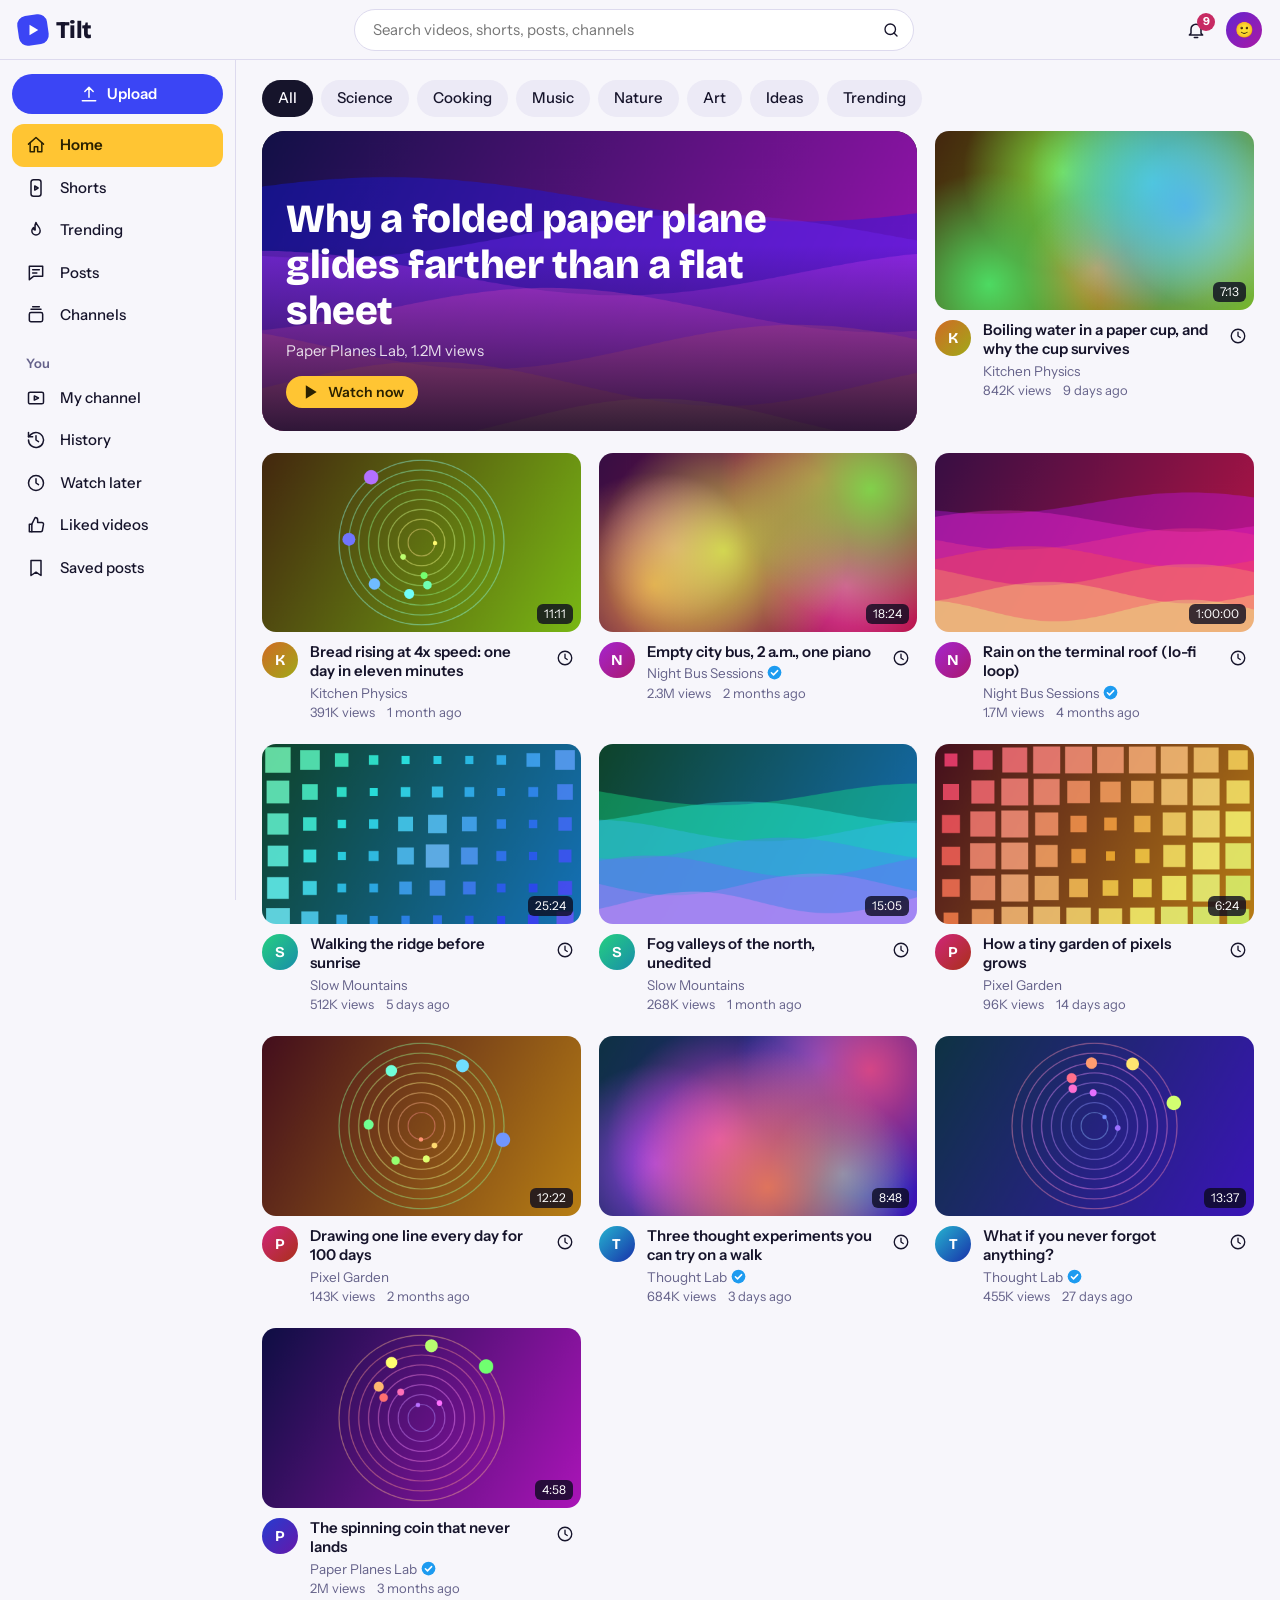
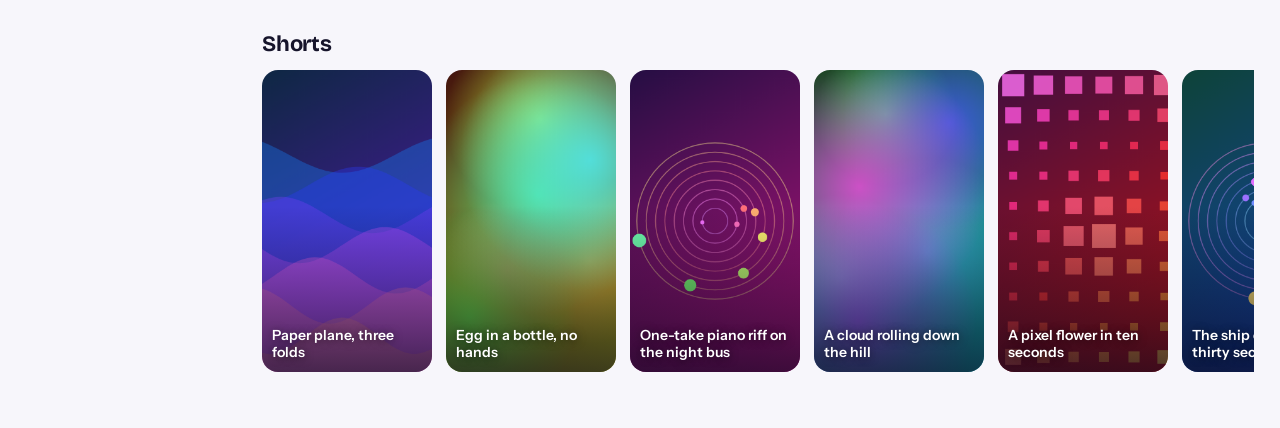
==== commit a1baa131: "Create index.html" ====
--- a/index.html
+++ b/index.html
@@ -1,2410 +1,1203 @@
-<!DOCTYPE html>
-<html lang="en">
-<head>
-<meta charset="UTF-8">
-<meta name="viewport" content="width=device-width, initial-scale=1.0">
-<title>Vidoo - Video Platform</title>
-
-<style>
-*{
-  box-sizing:border-box;
-  margin:0;
-  padding:0;
-  font-family:Arial,Helvetica,sans-serif;
-}
-
-:root{
-  --primary:#ff1744;
-  --bg:#f7f7f7;
-  --card:#fff;
-  --text:#171717;
-  --muted:#777;
-  --border:#e5e5e5;
-}
-
-body.dark{
-  --bg:#0f0f0f;
-  --card:#181818;
-  --text:#fff;
-  --muted:#aaa;
-  --border:#303030;
-}
-
-body{
-  background:var(--bg);
-  color:var(--text);
-  transition:.2s;
-}
-
-/* HEADER */
-
-header{
-  height:65px;
-  background:var(--card);
-  border-bottom:1px solid var(--border);
-  display:flex;
-  align-items:center;
-  gap:20px;
-  padding:0 18px;
-  position:sticky;
-  top:0;
-  z-index:100;
-}
-
-.logo{
-  font-size:24px;
-  font-weight:bold;
-  color:var(--primary);
-  cursor:pointer;
-}
-
-.search{
-  flex:1;
-  max-width:650px;
-  display:flex;
-}
-
-.search input{
-  width:100%;
-  padding:12px 16px;
-  border:1px solid var(--border);
-  border-radius:25px 0 0 25px;
-  outline:none;
-  background:var(--bg);
-  color:var(--text);
-}
-
-.search button{
-  width:55px;
-  border:0;
-  background:var(--primary);
-  color:white;
-  border-radius:0 25px 25px 0;
-  cursor:pointer;
-}
-
-.header-actions{
-  margin-left:auto;
-  display:flex;
-  align-items:center;
-  gap:10px;
-}
-
-.icon-btn{
-  border:0;
-  background:transparent;
-  color:var(--text);
-  font-size:21px;
-  cursor:pointer;
-  padding:8px;
-}
-
-.avatar{
-  width:38px;
-  height:38px;
-  border-radius:50%;
-  background:var(--primary);
-  color:white;
-  display:flex;
-  align-items:center;
-  justify-content:center;
-  font-weight:bold;
-  cursor:pointer;
-}
-
-/* LAYOUT */
-
-.layout{
-  display:flex;
-}
-
-.sidebar{
-  width:230px;
-  min-height:calc(100vh - 65px);
-  background:var(--card);
-  border-right:1px solid var(--border);
-  padding:15px 10px;
-  position:fixed;
-  top:65px;
-  left:0;
-  overflow:auto;
-}
-
-.side-btn{
-  width:100%;
-  border:0;
-  background:transparent;
-  color:var(--text);
-  padding:13px 15px;
-  text-align:left;
-  border-radius:10px;
-  cursor:pointer;
-  margin-bottom:4px;
-  font-size:15px;
-}
-
-.side-btn:hover{
-  background:var(--bg);
-}
-
-.side-btn.active{
-  background:#ffe5ea;
-  color:var(--primary);
-  font-weight:bold;
-}
-
-body.dark .side-btn.active{
-  background:#35131b;
-}
-
-.main{
-  margin-left:230px;
-  width:calc(100% - 230px);
-  padding:25px;
-}
-
-/* PAGES */
-
-.page{
-  display:none;
-}
-
-.page.active{
-  display:block;
-}
-
-/* HERO */
-
-.hero{
-  background:linear-gradient(135deg,#ff1744,#7b1fa2);
-  color:white;
-  padding:45px;
-  border-radius:18px;
-  margin-bottom:25px;
-}
-
-.hero h1{
-  font-size:38px;
-  margin-bottom:10px;
-}
-
-.hero p{
-  opacity:.9;
-  margin-bottom:20px;
-}
-
-.primary{
-  border:0;
-  background:var(--primary);
-  color:white;
-  padding:12px 20px;
-  border-radius:8px;
-  cursor:pointer;
-  font-weight:bold;
-}
-
-.hero .primary{
-  background:white;
-  color:#e60035;
-}
-
-/* CHIPS */
-
-.chips{
-  display:flex;
-  gap:10px;
-  overflow:auto;
-  margin-bottom:25px;
-}
-
-.chip{
-  white-space:nowrap;
-  border:1px solid var(--border);
-  background:var(--card);
-  color:var(--text);
-  padding:9px 17px;
-  border-radius:20px;
-  cursor:pointer;
-}
-
-.chip.active,
-.chip:hover{
-  background:var(--primary);
-  color:white;
-  border-color:var(--primary);
-}
-
-/* VIDEO GRID */
-
-.video-grid{
-  display:grid;
-  grid-template-columns:repeat(auto-fill,minmax(250px,1fr));
-  gap:24px;
-}
-
-.video-card{
-  background:var(--card);
-  border-radius:12px;
-  overflow:hidden;
-  cursor:pointer;
-  transition:.2s;
-}
-
-.video-card:hover{
-  transform:translateY(-3px);
-}
-
-.thumbnail{
-  height:150px;
-  background:linear-gradient(135deg,#222,#555);
-  display:flex;
-  align-items:center;
-  justify-content:center;
-  color:white;
-  font-size:42px;
-  position:relative;
-}
-
-.duration{
-  position:absolute;
-  bottom:8px;
-  right:8px;
-  background:#000;
-  color:#fff;
-  padding:4px 6px;
-  border-radius:4px;
-  font-size:12px;
-}
-
-.video-info{
-  padding:13px;
-}
-
-.video-info h3{
-  font-size:16px;
-  margin-bottom:8px;
-}
-
-.video-info p{
-  color:var(--muted);
-  font-size:13px;
-  margin-bottom:4px;
-}
-
-/* FORMS */
-
-.form-box{
-  max-width:600px;
-  margin:auto;
-  background:var(--card);
-  padding:30px;
-  border-radius:15px;
-  border:1px solid var(--border);
-}
-
-.form-group{
-  margin-bottom:17px;
-}
-
-.form-group label{
-  display:block;
-  margin-bottom:7px;
-  font-weight:bold;
-}
-
-.form-group input,
-.form-group textarea,
-.form-group select{
-  width:100%;
-  padding:12px;
-  border:1px solid var(--border);
-  border-radius:8px;
-  outline:none;
-  background:var(--bg);
-  color:var(--text);
-}
-
-.form-group textarea{
-  min-height:100px;
-  resize:vertical;
-}
-
-/* PROFILE */
-
-.profile-card{
-  max-width:700px;
-  margin:auto;
-  background:var(--card);
-  border:1px solid var(--border);
-  border-radius:16px;
-  padding:30px;
-}
-
-.profile-avatar{
-  width:90px;
-  height:90px;
-  background:var(--primary);
-  color:white;
-  border-radius:50%;
-  display:flex;
-  align-items:center;
-  justify-content:center;
-  font-size:35px;
-  font-weight:bold;
-  margin-bottom:15px;
-}
-
-/* LOGIN */
-
-.login-box{
-  max-width:450px;
-  margin:40px auto;
-  background:var(--card);
-  padding:30px;
-  border-radius:16px;
-  border:1px solid var(--border);
-}
-
-.login-box h2{
-  margin-bottom:10px;
-}
-
-.auth-status{
-  color:var(--muted);
-  margin-bottom:22px;
-}
-
-.hidden{
-  display:none !important;
-}
-
-/* VIDEO MODAL */
-
-.modal{
-  position:fixed;
-  inset:0;
-  background:rgba(0,0,0,.8);
-  display:none;
-  align-items:center;
-  justify-content:center;
-  z-index:500;
-  padding:20px;
-}
-
-.modal.show{
-  display:flex;
-}
-
-.modal-box{
-  width:min(900px,100%);
-  max-height:90vh;
-  overflow:auto;
-  background:var(--card);
-  border-radius:15px;
-  padding:20px;
-}
-
-.close{
-  float:right;
-  border:0;
-  background:transparent;
-  color:var(--text);
-  font-size:28px;
-  cursor:pointer;
-}
-
-.video-player{
-  width:100%;
-  aspect-ratio:16/9;
-  background:#000;
-  border-radius:10px;
-  margin:10px 0 15px;
-}
-
-.modal-actions{
-  display:flex;
-  flex-wrap:wrap;
-  gap:10px;
-  margin:15px 0;
-}
-
-.small-btn{
-  border:1px solid var(--border);
-  background:var(--card);
-  color:var(--text);
-  padding:9px 14px;
-  border-radius:8px;
-  cursor:pointer;
-}
-
-.small-btn:hover{
-  background:var(--bg);
-}
-
-.comments{
-  margin-top:20px;
-}
-
-.comment{
-  padding:12px;
-  border-bottom:1px solid var(--border);
-}
-
-.comment strong{
-  display:block;
-  margin-bottom:5px;
-}
-
-/* STATS */
-
-.stats{
-  display:grid;
-  grid-template-columns:repeat(auto-fit,minmax(180px,1fr));
-  gap:15px;
-  margin:20px 0;
-}
-
-.stat{
-  background:var(--card);
-  border:1px solid var(--border);
-  border-radius:12px;
-  padding:20px;
-}
-
-.stat h2{
-  color:var(--primary);
-  margin-top:8px;
-}
-
-/* TOAST */
-
-.toast{
-  position:fixed;
-  bottom:25px;
-  left:50%;
-  transform:translateX(-50%) translateY(100px);
-  background:#222;
-  color:white;
-  padding:13px 20px;
-  border-radius:8px;
-  z-index:1000;
-  opacity:0;
-  transition:.3s;
-}
-
-.toast.show{
-  opacity:1;
-  transform:translateX(-50%) translateY(0);
-}
-
-/* RESPONSIVE */
-
-@media(max-width:800px){
-
-  header{
-    gap:8px;
-  }
-
-  .logo{
-    font-size:19px;
-  }
-
-  .sidebar{
-    width:70px;
-  }
-
-  .side-btn{
-    text-align:center;
-    padding:14px 5px;
-    font-size:0;
-  }
-
-  .side-btn::first-letter{
-    font-size:20px;
-  }
-
-  .main{
-    margin-left:70px;
-    width:calc(100% - 70px);
-    padding:15px;
-  }
-
-  .hero{
-    padding:28px;
-  }
-
-  .hero h1{
-    font-size:28px;
-  }
-
-  .search{
-    max-width:none;
-  }
-}
-
-@media(max-width:550px){
-
-  header{
-    flex-wrap:wrap;
-    height:auto;
-    padding:10px;
-  }
-
-  .search{
-    order:3;
-    width:100%;
-  }
-
-  .sidebar{
-    top:112px;
-    min-height:calc(100vh - 112px);
-  }
-
-  .main{
-    margin-left:70px;
-  }
-
-  .video-grid{
-    grid-template-columns:1fr;
-  }
-}
-</style>
-</head>
-
-<body>
-
-<!-- HEADER -->
-
-<header>
-
-  <div class="logo" onclick="showPage('home')">
-    ▶ Vidoo
-  </div>
-
-  <div class="search">
-    <input
-      id="searchInput"
-      type="text"
-      placeholder="Search videos..."
-    >
-    <button onclick="searchVideos()">🔍</button>
-  </div>
-
-  <div class="header-actions">
-
-    <button
-      class="icon-btn"
-      onclick="toggleDarkMode()"
-      title="Dark mode"
-    >
-      🌙
-    </button>
-
-    <div
-      class="avatar"
-      id="headerAvatar"
-      onclick="showPage('profile')"
-    >
-      G
-    </div>
-
-  </div>
-
-</header>
-
-
-<div class="layout">
-
-<!-- SIDEBAR -->
-
-<aside class="sidebar">
-
-  <button class="side-btn active" data-page="home"
-    onclick="showPage('home')">
-    🏠 Home
-  </button>
-
-  <button class="side-btn" data-page="trending"
-    onclick="showPage('trending')">
-    🔥 Trending
-  </button>
-
-  <button class="side-btn" data-page="music"
-    onclick="filterCategory('Music')">
-    🎵 Music
-  </button>
-
-  <button class="side-btn" data-page="gaming"
-    onclick="filterCategory('Gaming')">
-    🎮 Gaming
-  </button>
-
-  <button class="side-btn" data-page="technology"
-    onclick="filterCategory('Technology')">
-    💻 Technology
-  </button>
-
-  <button class="side-btn" data-page="education"
-    onclick="filterCategory('Education')">
-    📚 Education
-  </button>
-
-  <button class="side-btn" data-page="history"
-    onclick="filterCategory('History')">
-    🏛️ History
-  </button>
-
-  <hr style="border:0;border-top:1px solid var(--border);margin:12px 5px">
-
-  <button class="side-btn"
-    onclick="showPage('watchlater')">
-    ⏰ Watch Later
-  </button>
-
-  <button class="side-btn"
-    onclick="showPage('historypage')">
-    🕘 History
-  </button>
-
-  <button class="side-btn"
-    onclick="showPage('profile')">
-    👤 Profile
-  </button>
-
-  <button class="side-btn"
-    onclick="showPage('studio')">
-    🎬 Creator Studio
-  </button>
-
-  <button class="side-btn"
-    onclick="showPage('login')">
-    🔐 Sign In
-  </button>
-
-</aside>
-
-
-<!-- MAIN -->
-
-<main class="main">
-
-
-<!-- HOME -->
-
-<section id="home" class="page active">
-
-  <div class="hero">
-
-    <h1>Welcome to Vidoo</h1>
-
-    <p>
-      Watch, discover and share amazing videos.
-    </p>
-
-    <button class="primary"
-      onclick="showPage('trending')">
-      Explore Trending
-    </button>
-
-  </div>
-
-
-  <div class="chips">
-
-    <button class="chip active"
-      onclick="renderVideos(videos)">
-      All
-    </button>
-
-    <button class="chip"
-      onclick="filterCategory('Music')">
-      Music
-    </button>
-
-    <button class="chip"
-      onclick="filterCategory('Gaming')">
-      Gaming
-    </button>
-
-    <button class="chip"
-      onclick="filterCategory('Technology')">
-      Technology
-    </button>
-
-    <button class="chip"
-      onclick="filterCategory('Education')">
-      Education
-    </button>
-
-    <button class="chip"
-      onclick="filterCategory('History')">
-      History
-    </button>
-
-  </div>
-
-
-  <h2 style="margin-bottom:20px">
-    Recommended Videos
-  </h2>
-
-  <div id="homeGrid" class="video-grid"></div>
-
-</section>
-
-
-<!-- TRENDING -->
-
-<section id="trending" class="page">
-
-  <h1 style="margin-bottom:20px">
-    🔥 Trending
-  </h1>
-
-  <div id="trendingGrid" class="video-grid"></div>
-
-</section>
-
-
-<!-- WATCH LATER -->
-
-<section id="watchlater" class="page">
-
-  <h1 style="margin-bottom:20px">
-    ⏰ Watch Later
-  </h1>
-
-  <div id="watchGrid" class="video-grid"></div>
-
-</section>
-
-
-<!-- HISTORY -->
-
-<section id="historypage" class="page">
-
-  <h1 style="margin-bottom:20px">
-    🕘 Watch History
-  </h1>
-
-  <button class="small-btn"
-    onclick="clearHistory()">
-    Clear History
-  </button>
-
-  <br><br>
-
-  <div id="historyGrid" class="video-grid"></div>
-
-</section>
-
-
-<!-- PROFILE -->
-
-<section id="profile" class="page">
-
-  <h1 style="margin-bottom:20px">
-    👤 My Profile
-  </h1>
-
-  <div class="profile-card">
-
-    <div
-      class="profile-avatar"
-      id="profileAvatar">
-      G
-    </div>
-
-    <h2 id="profileName">
-      Guest User
-    </h2>
-
-    <p id="profileEmail"
-      style="color:var(--muted);margin:7px 0 20px">
-      Not signed in
-    </p>
-
-    <button class="primary"
-      onclick="showPage('login')">
-      Account Settings
-    </button>
-
-  </div>
-
-</section>
-
-
-<!-- LOGIN -->
-
-<section id="login" class="page">
-
-  <div class="login-box">
-
-    <h2 id="authTitle">
-      Sign in to Vidoo
-    </h2>
-
-    <p
-      id="authStatus"
-      class="auth-status">
-      You are currently signed out.
-    </p>
-
-
-    <!-- AUTH FORM -->
-
-    <div id="authForm">
-
-      <div class="form-group">
-
-        <label>Name</label>
-
-        <input
-          id="loginName"
-          type="text"
-          placeholder="Enter your name"
-        >
-
-      </div>
-
-
-      <div class="form-group">
-
-        <label>Email</label>
-
-        <input
-          id="loginEmail"
-          type="email"
-          placeholder="Enter your email"
-        >
-
-      </div>
-
-
-      <div class="form-group">
-
-        <label>Password</label>
-
-        <input
-          id="loginPassword"
-          type="password"
-          placeholder="Enter password"
-        >
-
-      </div>
-
-
-      <button
-        class="primary"
-        id="loginSubmit">
-        🔐 Sign In
-      </button>
-
-      <button
-        class="small-btn"
-        id="switchAuth"
-        style="margin-left:6px">
-        Create Account
-      </button>
-
-    </div>
-
-
-    <!-- LOGGED IN -->
-
-    <div id="loggedInBox"
-      class="hidden">
-
-      <div style="
-        padding:18px;
-        background:var(--bg);
-        border-radius:12px;
-        margin-bottom:15px">
-
-        <h3 id="loggedUserName"></h3>
-
-        <p
-          id="loggedUserEmail"
-          style="color:var(--muted);margin-top:5px">
-        </p>
-
-      </div>
-
-      <button
-        class="primary"
-        id="logoutBtn">
-        🚪 Sign Out
-      </button>
-
-    </div>
-
-  </div>
-
-</section>
-
-
-<!-- CREATOR STUDIO -->
-
-<section id="studio" class="page">
-
-  <h1>
-    🎬 Creator Studio
-  </h1>
-
-  <div class="stats">
-
-    <div class="stat">
-      <p>Videos</p>
-      <h2 id="videoCount">0</h2>
-    </div>
-
-    <div class="stat">
-      <p>Likes</p>
-      <h2 id="likeCount">0</h2>
-    </div>
-
-    <div class="stat">
-      <p>Watch Later</p>
-      <h2 id="laterCount">0</h2>
-    </div>
-
-  </div>
-
-
-  <div class="form-box">
-
-    <h2 style="margin-bottom:20px">
-      Upload Video
-    </h2>
-
-    <div class="form-group">
-
-      <label>Video Title</label>
-
-      <input
-        id="uploadTitle"
-        placeholder="Enter video title"
-      >
-
-    </div>
-
-
-    <div class="form-group">
-
-      <label>Category</label>
-
-      <select id="uploadCategory">
-
-        <option>Music</option>
-        <option>Gaming</option>
-        <option>Technology</option>
-        <option>Education</option>
-        <option>History</option>
-
-      </select>
-
-    </div>
-
-
-    <div class="form-group">
-
-      <label>Description</label>
-
-      <textarea
-        id="uploadDescription"
-        placeholder="Video description">
-      </textarea>
-
-    </div>
-
-
-    <div class="form-group">
-
-      <label>Choose Video File</label>
-
-      <input
-        id="videoFile"
-        type="file"
-        accept="video/*"
-      >
-
-    </div>
-
-
-    <button
-      class="primary"
-      onclick="uploadVideo()">
-      ⬆️ Add Video
-    </button>
-
-  </div>
-
-</section>
-
-
-</main>
-</div>
-
-
-<!-- VIDEO MODAL -->
-
-<div
-  id="videoModal"
-  class="modal"
-  onclick="closeModal(event)">
-
-  <div
-    class="modal-box"
-    onclick="event.stopPropagation()">
-
-    <button
-      class="close"
-      onclick="closeVideo()">
-      ×
-    </button>
-
-    <h2 id="modalTitle">
-      Video
-    </h2>
-
-    <p
-      id="modalChannel"
-      style="color:var(--muted);margin:7px 0">
-    </p>
-
-    <video
-      id="videoPlayer"
-      class="video-player"
-      controls>
-    </video>
-
-    <div class="modal-actions">
-
-      <button
-        class="small-btn"
-        id="likeButton">
-        👍 Like
-      </button>
-
-      <button
-        class="small-btn"
-        id="laterButton">
-        ⏰ Watch Later
-      </button>
-
-      <button
-        class="small-btn"
-        onclick="shareVideo()">
-        🔗 Share
-      </button>
-
-      <button
-        class="small-btn"
-        onclick="nextVideo()">
-        ▶ Next
-      </button>
-
-    </div>
-
-    <p
-      id="modalDescription"
-      style="line-height:1.6">
-    </p>
-
-    <div class="comments">
-
-      <h3 style="margin-bottom:10px">
-        Comments
-      </h3>
-
-      <input
-        id="commentInput"
-        placeholder="Write a comment..."
-        style="
-          width:100%;
-          padding:12px;
-          border:1px solid var(--border);
-          border-radius:8px;
-          background:var(--bg);
-          color:var(--text);
-          margin-bottom:10px;
-        "
-      >
-
-      <button
-        class="primary"
-        onclick="addComment()">
-        Comment
-      </button>
-
-      <div id="commentsList"></div>
-
-    </div>
-
-  </div>
-
-</div>
-
-
-<!-- TOAST -->
-
-<div
-  id="toast"
-  class="toast">
-</div>
-
-
-<script>
-
-/* =========================================
-   DATA
-========================================= */
-
-const defaultVideos = [
-
-  {
-    id:1,
-    title:"Amazing Music Mix",
-    channel:"Vidoo Music",
-    category:"Music",
-    duration:"4:25",
-    icon:"🎵",
-    description:"Enjoy this amazing music collection.",
-    views:12000,
-    likes:0,
-    comments:[]
-  },
-
-  {
-    id:2,
-    title:"Learn JavaScript Easily",
-    channel:"Code Academy",
-    category:"Technology",
-    duration:"8:42",
-    icon:"💻",
-    description:"Learn JavaScript concepts in a simple way.",
-    views:8500,
-    likes:0,
-    comments:[]
-  },
-
-  {
-    id:3,
-    title:"Epic Gaming Highlights",
-    channel:"Game Zone",
-    category:"Gaming",
-    duration:"12:10",
-    icon:"🎮",
-    description:"The best gaming highlights and moments.",
-    views:23000,
-    likes:0,
-    comments:[]
-  },
-
-  {
-    id:4,
-    title:"Science Explained",
-    channel:"Study World",
-    category:"Education",
-    duration:"7:32",
-    icon:"🔬",
-    description:"Interesting science concepts explained simply.",
-    views:6200,
-    likes:0,
-    comments:[]
-  },
-
-  {
-    id:5,
-    title:"Ancient History",
-    channel:"History Hub",
-    category:"History",
-    duration:"10:20",
-    icon:"🏛️",
-    description:"Discover fascinating moments from history.",
-    views:9100,
-    likes:0,
-    comments:[]
-  },
-
-  {
-    id:6,
-    title:"Future Technology",
-    channel:"Tech Daily",
-    category:"Technology",
-    duration:"6:15",
-    icon:"🤖",
-    description:"Explore exciting technology of the future.",
-    views:18000,
-    likes:0,
-    comments:[]
-  }
-
-];
-
-
-let savedData =
-  JSON.parse(localStorage.getItem("vidooData") || "null");
-
-
-let data = savedData || {
-
-  user:{
-    loggedIn:false,
-    name:"",
-    email:""
-  },
-
-  videos:defaultVideos,
-
-  watchLater:[],
-
-  history:[],
-
-  liked:[],
-
-  comments:{}
-
-};
-
-
-let videos = data.videos;
-
-let currentVideoId = null;
-
-let isCreatingAccount = false;
-
-
-/* =========================================
-   SAVE DATA
-========================================= */
-
-function save(){
-
-  data.videos = videos;
-
-  localStorage.setItem(
-    "vidooData",
-    JSON.stringify(data)
-  );
-
-}
-
-
-/* =========================================
-   TOAST
-========================================= */
-
-function toast(message){
-
-  const box =
-    document.getElementById("toast");
-
-  box.textContent = message;
-
-  box.classList.add("show");
-
-  setTimeout(()=>{
-    box.classList.remove("show");
-  },2500);
-
-}
-
-
-/* =========================================
-   PAGE NAVIGATION
-========================================= */
-
-function showPage(page){
-
-  document
-    .querySelectorAll(".page")
-    .forEach(p=>{
-      p.classList.remove("active");
-    });
-
-
-  const target =
-    document.getElementById(page);
-
-  if(target){
-    target.classList.add("active");
-  }
-
-
-  document
-    .querySelectorAll(".side-btn")
-    .forEach(btn=>{
-      btn.classList.remove("active");
-
-      if(btn.dataset.page === page){
-        btn.classList.add("active");
-      }
-    });
-
-
-  if(page === "login"){
-    updateAuthUI();
-  }
-
-  if(page === "profile"){
-    renderProfile();
-  }
-
-  if(page === "watchlater"){
-    renderWatchLater();
-  }
-
-  if(page === "historypage"){
-    renderHistory();
-  }
-
-  if(page === "studio"){
-    updateStats();
-  }
-
-  window.scrollTo(0,0);
-}
-
-
-/* =========================================
-   VIDEO CARD
-========================================= */
-
-function videoCard(video){
-
-  return `
-
-    <div
-      class="video-card"
-      onclick="openVideo(${video.id})">
-
-      <div class="thumbnail">
-
-        <span>
-          ${video.icon || "▶️"}
-        </span>
-
-        <span class="duration">
-          ${video.duration || "00:00"}
-        </span>
-
-      </div>
-
-      <div class="video-info">
-
-        <h3>
-          ${escapeHTML(video.title)}
-        </h3>
-
-        <p>
-          ${escapeHTML(video.channel || "You")}
-        </p>
-
-        <p>
-          ${video.views || 0} views •
-          ${escapeHTML(video.category || "General")}
-        </p>
-
-      </div>
-
-    </div>
-  `;
-}
-
-
-/* =========================================
-   RENDER VIDEOS
-========================================= */
-
-function renderVideos(list){
-
-  const grid =
-    document.getElementById("homeGrid");
-
-  grid.innerHTML =
-    list.length
-    ? list.map(videoCard).join("")
-    : "<p>No videos found.</p>";
-
-}
-
-
-/* =========================================
-   TRENDING
-========================================= */
-
-function renderTrending(){
-
-  const sorted =
-    [...videos]
-    .sort((a,b)=>
-      (b.views || 0) -
-      (a.views || 0)
-    );
-
-  document.getElementById("trendingGrid")
-    .innerHTML =
-    sorted.map(videoCard).join("");
-}
-
-
-/* =========================================
-   CATEGORY
-========================================= */
-
-function filterCategory(category){
-
-  showPage("home");
-
-  const filtered =
-    videos.filter(v =>
-      v.category === category
-    );
-
-  renderVideos(filtered);
-
-  toast(category + " videos");
-}
-
-
-/* =========================================
-   SEARCH
-========================================= */
-
-function searchVideos(){
-
-  const query =
-    document
-      .getElementById("searchInput")
-      .value
-      .trim()
-      .toLowerCase();
-
-  if(!query){
-
-    renderVideos(videos);
-
-    return;
-  }
-
-  const results =
-    videos.filter(v=>
-      v.title.toLowerCase().includes(query) ||
-      v.channel.toLowerCase().includes(query) ||
-      v.category.toLowerCase().includes(query)
-    );
-
-  showPage("home");
-
-  renderVideos(results);
-
-  toast(
-    results.length +
-    " video(s) found"
-  );
-}
-
-
-document
-  .getElementById("searchInput")
-  .addEventListener("keydown",e=>{
-
-    if(e.key === "Enter"){
-      searchVideos();
-    }
-
-  });
-
-
-/* =========================================
-   OPEN VIDEO
-========================================= */
-
-function openVideo(id){
-
-  const video =
-    videos.find(v=>v.id === id);
-
-  if(!video) return;
-
-  currentVideoId = id;
-
-  video.views =
-    (video.views || 0) + 1;
-
-  save();
-
-  if(!data.history.includes(id)){
-    data.history.unshift(id);
-  }
-
-  data.history =
-    data.history.slice(0,30);
-
-  save();
-
-
-  document.getElementById("modalTitle")
-    .textContent = video.title;
-
-  document.getElementById("modalChannel")
-    .textContent =
-    video.channel +
-    " • " +
-    video.views +
-    " views";
-
-  document.getElementById("modalDescription")
-    .textContent =
-    video.description || "";
-
-
-  const player =
-    document.getElementById("videoPlayer");
-
-
-  if(video.url){
-
-    player.src = video.url;
-
-  }else{
-
-    player.removeAttribute("src");
-
-  }
-
-
-  updateLikeButton();
-  updateLaterButton();
-  renderComments();
-
-
-  document
-    .getElementById("videoModal")
-    .classList.add("show");
-
-}
-
-
-/* =========================================
-   CLOSE VIDEO
-========================================= */
-
-function closeVideo(){
-
-  const modal =
-    document.getElementById("videoModal");
-
-  modal.classList.remove("show");
-
-  const player =
-    document.getElementById("videoPlayer");
-
-  player.pause();
-
-}
-
-
-function closeModal(event){
-
-  if(event.target.id === "videoModal"){
-    closeVideo();
-  }
-
-}
-
-
-/* =========================================
-   LIKE
-========================================= */
-
-document
-  .getElementById("likeButton")
-  .addEventListener("click",()=>{
-
-    if(!currentVideoId) return;
-
-    const index =
-      data.liked.indexOf(currentVideoId);
-
-    const video =
-      videos.find(v=>
-        v.id === currentVideoId
-      );
-
-    if(index === -1){
-
-      data.liked.push(currentVideoId);
-
-      video.likes =
-        (video.likes || 0) + 1;
-
-      toast("Video liked 👍");
-
-    }else{
-
-      data.liked.splice(index,1);
-
-      video.likes =
-        Math.max(
-          0,
-          (video.likes || 0) - 1
-        );
-
-      toast("Like removed");
-
-    }
-
-    save();
-
-    updateLikeButton();
-    updateStats();
-
-  });
-
-
-function updateLikeButton(){
-
-  const button =
-    document.getElementById("likeButton");
-
-  if(data.liked.includes(currentVideoId)){
-
-    button.textContent =
-      "❤️ Liked";
-
-  }else{
-
-    button.textContent =
-      "👍 Like";
-
-  }
-
-}
-
-
-/* =========================================
-   WATCH LATER
-========================================= */
-
-document
-  .getElementById("laterButton")
-  .addEventListener("click",()=>{
-
-    const index =
-      data.watchLater
-        .indexOf(currentVideoId);
-
-
-    if(index === -1){
-
-      data.watchLater
-        .push(currentVideoId);
-
-      toast("Added to Watch Later ⏰");
-
-    }else{
-
-      data.watchLater
-        .splice(index,1);
-
-      toast("Removed from Watch Later");
-
-    }
-
-    save();
-
-    updateLaterButton();
-    updateStats();
-
-  });
-
-
-function updateLaterButton(){
-
-  const button =
-    document.getElementById("laterButton");
-
-  if(data.watchLater.includes(currentVideoId)){
-
-    button.textContent =
-      "✓ In Watch Later";
-
-  }else{
-
-    button.textContent =
-      "⏰ Watch Later";
-
-  }
-
-}
-
-
-/* =========================================
-   WATCH LATER PAGE
-========================================= */
-
-function renderWatchLater(){
-
-  const list =
-    data.watchLater
-      .map(id =>
-        videos.find(v=>v.id===id)
-      )
-      .filter(Boolean);
-
-  document.getElementById("watchGrid")
-    .innerHTML =
-      list.length
-      ? list.map(videoCard).join("")
-      : "<p>Your Watch Later list is empty.</p>";
-
-}
-
-
-/* =========================================
-   HISTORY
-========================================= */
-
-function renderHistory(){
-
-  const list =
-    data.history
-      .map(id =>
-        videos.find(v=>v.id===id)
-      )
-      .filter(Boolean);
-
-  document.getElementById("historyGrid")
-    .innerHTML =
-      list.length
-      ? list.map(videoCard).join("")
-      : "<p>Your watch history is empty.</p>";
-
-}
-
-
-function clearHistory(){
-
-  data.history = [];
-
-  save();
-
-  renderHistory();
-
-  toast("History cleared");
-
-}
-
-
-/* =========================================
-   COMMENTS
-========================================= */
-
-function renderComments(){
-
-  const video =
-    videos.find(v=>
-      v.id === currentVideoId
-    );
-
-  const comments =
-    video?.comments || [];
-
-  const box =
-    document.getElementById("commentsList");
-
-
-  if(!comments.length){
-
-    box.innerHTML =
-      "<p style='color:var(--muted);margin-top:15px'>No comments yet.</p>";
-
-    return;
-  }
-
-
-  box.innerHTML =
-    comments.map(c=>`
-
-      <div class="comment">
-
-        <strong>
-          ${escapeHTML(c.name)}
-        </strong>
-
-        <span>
-          ${escapeHTML(c.text)}
-        </span>
-
-      </div>
-
-    `).join("");
-
-}
-
-
-function addComment(){
-
-  if(!currentVideoId) return;
-
-
-  const input =
-    document.getElementById("commentInput");
-
-  const text =
-    input.value.trim();
-
-  if(!text){
-
-    toast("Write a comment first.");
-
-    return;
-  }
-
-
-  const video =
-    videos.find(v=>
-      v.id === currentVideoId
-    );
-
-
-  if(!video.comments){
-    video.comments = [];
-  }
-
-
-  video.comments.unshift({
-
-    name:
-      data.user.loggedIn
-      ? data.user.name
-      : "Guest",
-
-    text:text
-
-  });
-
-
-  input.value = "";
-
-  save();
-
-  renderComments();
-
-  toast("Comment added 💬");
-
-}
-
-
-/* =========================================
-   SHARE
-========================================= */
-
-function shareVideo(){
-
-  const video =
-    videos.find(v=>
-      v.id === currentVideoId
-    );
-
-  if(!video) return;
-
-
-  if(navigator.share){
-
-    navigator.share({
-
-      title:video.title,
-
-      text:
-        "Watch " +
-        video.title +
-        " on Vidoo"
-
-    }).catch(()=>{});
-
-  }else{
-
-    navigator.clipboard
-      ?.writeText(video.title);
-
-    toast("Video title copied 🔗");
-
-  }
-
-}
-
-
-/* =========================================
-   NEXT VIDEO
-========================================= */
-
-function nextVideo(){
-
-  const index =
-    videos.findIndex(v=>
-      v.id === currentVideoId
-    );
-
-  const next =
-    videos[
-      (index + 1) % videos.length
-    ];
-
-  if(next){
-    openVideo(next.id);
-  }
-
-}
-
-
-/* =========================================
-   AUTHENTICATION
-========================================= */
-
-function updateAuthUI(){
-
-  const form =
-    document.getElementById("authForm");
-
-  const loggedBox =
-    document.getElementById("loggedInBox");
-
-  const title =
-    document.getElementById("authTitle");
-
-  const status =
-    document.getElementById("authStatus");
-
-  const switchBtn =
-    document.getElementById("switchAuth");
-
-
-  if(data.user.loggedIn){
-
-    form.classList.add("hidden");
-
-    loggedBox.classList.remove("hidden");
-
-    title.textContent =
-      "Your Account";
-
-    status.textContent =
-      "You are signed in.";
-
-    document
-      .getElementById("loggedUserName")
-      .textContent =
-      data.user.name;
-
-    document
-      .getElementById("loggedUserEmail")
-      .textContent =
-      data.user.email;
-
-    switchBtn.classList.add("hidden");
-
-
-    document
-      .getElementById("headerAvatar")
-      .textContent =
-      (data.user.name || "U")
-      .charAt(0)
-      .toUpperCase();
-
-
-  }else{
-
-    form.classList.remove("hidden");
-
-    loggedBox.classList.add("hidden");
-
-    title.textContent =
-      isCreatingAccount
-      ? "Create your Vidoo account"
-      : "Sign in to Vidoo";
-
-    status.textContent =
-      "You are currently signed out.";
-
-    switchBtn.classList.remove("hidden");
-
-    switchBtn.textContent =
-      isCreatingAccount
-      ? "Already have an account?"
-      : "Create Account";
-
-    document
-      .getElementById("headerAvatar")
-      .textContent = "G";
-
-  }
-
-}
-
-
-/* =========================================
-   SIGN IN / CREATE ACCOUNT
-========================================= */
-
-document
-  .getElementById("loginSubmit")
-  .addEventListener("click",()=>{
-
-    const name =
-      document
-        .getElementById("loginName")
-        .value.trim();
-
-    const email =
-      document
-        .getElementById("loginEmail")
-        .value.trim();
-
-    const password =
-      document
-        .getElementById("loginPassword")
-        .value;
-
-
-    if(!name){
-
-      toast("Please enter your name.");
-
-      return;
-    }
-
-
-    if(!email || !email.includes("@")){
-
-      toast("Please enter a valid email.");
-
-      return;
-    }
-
-
-    if(password.length < 4){
-
-      toast(
-        "Password must contain at least 4 characters."
-      );
-
-      return;
-    }
-
-
-    data.user = {
-
-      loggedIn:true,
-
-      name:name,
-
-      email:email
-
-    };
-
-
-    save();
-
-    updateAuthUI();
-
-    renderProfile();
-
-    toast(
-      isCreatingAccount
-      ? "Account created successfully 🎉"
-      : "Signed in successfully 🔐"
-    );
-
-    showPage("profile");
-
-  });
-
-
-/* =========================================
-   SWITCH AUTH
-========================================= */
-
-document
-  .getElementById("switchAuth")
-  .addEventListener("click",()=>{
-
-    isCreatingAccount =
-      !isCreatingAccount;
-
-    updateAuthUI();
-
-  });
-
-
-/* =========================================
-   SIGN OUT
-========================================= */
-
-document
-  .getElementById("logoutBtn")
-  .addEventListener("click",()=>{
-
-    data.user.loggedIn = false;
-
-    save();
-
-    updateAuthUI();
-
-    renderProfile();
-
-    toast("You have been signed out 👋");
-
-  });
-
-
-/* =========================================
-   PROFILE
-========================================= */
-
-function renderProfile(){
-
-  const name =
-    data.user.loggedIn
-    ? data.user.name
-    : "Guest User";
-
-
-  const email =
-    data.user.loggedIn
-    ? data.user.email
-    : "Not signed in";
-
-
-  document
-    .getElementById("profileName")
-    .textContent = name;
-
-
-  document
-    .getElementById("profileEmail")
-    .textContent = email;
-
-
-  document
-    .getElementById("profileAvatar")
-    .textContent =
-    name
-      .charAt(0)
-      .toUpperCase();
-
-
-  document
-    .getElementById("headerAvatar")
-    .textContent =
-    name === "Guest User"
-    ? "G"
-    : name.charAt(0).toUpperCase();
-
-}
-
-
-/* =========================================
-   DARK MODE
-========================================= */
-
-function toggleDarkMode(){
-
-  document
-    .body
-    .classList
-    .toggle("dark");
-
-  localStorage.setItem(
-    "vidooDark",
-    document.body.classList.contains("dark")
-  );
-
-}
-
-
-if(
-  localStorage.getItem("vidooDark") === "true"
-){
-
-  document.body.classList.add("dark");
-
-}
-
-
-/* =========================================
-   UPLOAD VIDEO
-========================================= */
-
-function uploadVideo(){
-
-  const title =
-    document
-      .getElementById("uploadTitle")
-      .value.trim();
-
-  const category =
-    document
-      .getElementById("uploadCategory")
-      .value;
-
-  const description =
-    document
-      .getElementById("uploadDescription")
-      .value.trim();
-
-  const file =
-    document
-      .getElementById("videoFile")
-      .files[0];
-
-
-  if(!title){
-
-    toast("Enter a video title.");
-
-    return;
-  }
-
-
-  if(!file){
-
-    toast("Choose a video file.");
-
-    return;
-  }
-
-
-  const url =
-    URL.createObjectURL(file);
-
-
-  const newVideo = {
-
-    id:Date.now(),
-
-    title:title,
-
-    channel:
-      data.user.loggedIn
-      ? data.user.name
-      : "My Channel",
-
-    category:category,
-
-    duration:"00:00",
-
-    icon:"🎬",
-
-    description:
-      description ||
-      "Uploaded to Vidoo.",
-
-    views:0,
-
-    likes:0,
-
-    comments:[],
-
-    url:url
-
-  };
-
-
-  videos.unshift(newVideo);
-
-  save();
-
-  document
-    .getElementById("uploadTitle")
-    .value = "";
-
-  document
-    .getElementById("uploadDescription")
-    .value = "";
-
-  document
-    .getElementById("videoFile")
-    .value = "";
-
-
-  renderVideos(videos);
-
-  updateStats();
-
-  toast("Video added successfully 🎉");
-
-}
-
-
-/* =========================================
-   STATS
-========================================= */
-
-function updateStats(){
-
-  document
-    .getElementById("videoCount")
-    .textContent =
-    videos.length;
-
-
-  document
-    .getElementById("likeCount")
-    .textContent =
-    data.liked.length;
-
-
-  document
-    .getElementById("laterCount")
-    .textContent =
-    data.watchLater.length;
-
-}
-
-
-/* =========================================
-   ESCAPE HTML
-========================================= */
-
-function escapeHTML(text){
-
-  return String(text)
-    .replaceAll("&","&amp;")
-    .replaceAll("<","&lt;")
-    .replaceAll(">","&gt;")
-    .replaceAll('"',"&quot;")
-    .replaceAll("'","&#039;");
-
-}
-
-
-/* =========================================
-   INITIALIZE
-========================================= */
-
-renderVideos(videos);
-
-renderTrending();
-
-renderProfile();
-
-updateAuthUI();
-
-updateStats();
-
-
-/* =========================================
-   KEEP TRENDING UPDATED
-========================================= */
-
-setInterval(()=>{
-  renderTrending();
-},2000);
-
-</script>
-
-</body>
-</html>
+<!DOCTYPE html>
+<html lang="en">
+<head>
+<meta charset="utf-8">
+<meta name="viewport" content="width=device-width, initial-scale=1">
+<title>Tilt: videos, shorts and posts</title>
+<link rel="preconnect" href="https://fonts.googleapis.com">
+<link rel="preconnect" href="https://fonts.gstatic.com" crossorigin>
+<link href="https://fonts.googleapis.com/css2?family=Bricolage+Grotesque:opsz,wght@12..96,500;12..96,700;12..96,800&family=Instrument+Sans:wght@400;500;600&display=swap" rel="stylesheet">
+<style>
+:root{
+  --bg:#F7F6FB; --surface:#FFFFFF; --surface2:#ECEAF6; --ink:#16142B; --muted:#65628A; --line:#DDDAEE;
+  --accent:#3B45F5; --accent-ink:#FFFFFF; --sun:#FFC533; --sun-ink:#2A2100; --danger:#C72A63;
+  --top:60px; --tab:0px;
+  --display:'Bricolage Grotesque','Trebuchet MS',system-ui,sans-serif;
+  --body:'Instrument Sans',system-ui,-apple-system,'Segoe UI',sans-serif;
+}
+@media (prefers-color-scheme: dark){
+  :root:not([data-theme="light"]){
+    --bg:#0F0E1F; --surface:#1A1833; --surface2:#26234A; --ink:#F1F0FB; --muted:#A5A2C9; --line:#2F2C55;
+    --accent:#8790FF; --accent-ink:#0F0E1F; --danger:#FF7AA5;
+  }
+}
+:root[data-theme="dark"]{
+  --bg:#0F0E1F; --surface:#1A1833; --surface2:#26234A; --ink:#F1F0FB; --muted:#A5A2C9; --line:#2F2C55;
+  --accent:#8790FF; --accent-ink:#0F0E1F; --danger:#FF7AA5;
+}
+*{box-sizing:border-box;margin:0}
+html{-webkit-text-size-adjust:100%}
+body{background:var(--bg);color:var(--ink);font:400 15px/1.5 var(--body);min-height:100dvh}
+a{color:inherit;text-decoration:none}
+button,input,textarea,select{font:inherit;color:inherit}
+button{cursor:pointer;background:none;border:0}
+svg.i{width:20px;height:20px;fill:none;stroke:currentColor;stroke-width:1.8;stroke-linecap:round;stroke-linejoin:round;flex:none}
+:focus-visible{outline:2px solid var(--accent);outline-offset:2px}
+.muted{color:var(--muted)} .small{font-size:13px}
+h1,h2,h3{font-family:var(--display);letter-spacing:-.01em;line-height:1.15}
+
+/* top bar */
+.top{position:sticky;top:0;z-index:20;height:var(--top);display:flex;align-items:center;gap:14px;padding:0 18px;background:var(--bg);border-bottom:1px solid var(--line)}
+.brand{display:flex;align-items:center;gap:8px;font:800 24px var(--display);letter-spacing:-.03em}
+.brand .mk{width:30px;height:30px;border-radius:9px;background:var(--accent);display:grid;place-items:center;transform:rotate(-8deg)}
+.brand .mk svg{width:14px;height:14px;fill:var(--accent-ink);transform:rotate(8deg)}
+.search{flex:1;max-width:560px;margin:0 auto;display:flex;align-items:center;background:var(--surface);border:1px solid var(--line);border-radius:999px;padding:0 6px 0 16px}
+.search input{flex:1;min-width:0;background:none;border:0;outline:0;height:40px}
+.search:focus-within{border-color:var(--accent)}
+.icon{width:40px;height:40px;border-radius:50%;display:grid;place-items:center}
+.icon:hover{background:var(--surface2)}
+.icon.sm{width:32px;height:32px}
+.icon.sm svg.i{width:18px;height:18px}
+.topr{display:flex;align-items:center;gap:10px;margin-left:auto}
+.search + .topr{margin-left:0}
+
+.av{--h:250;width:36px;height:36px;border-radius:50%;flex:none;display:grid;place-items:center;font:700 15px var(--display);color:#fff;background:linear-gradient(135deg,hsl(var(--h) 70% 48%),hsl(calc(var(--h) + 40) 75% 38%))}
+.av.lg{width:52px;height:52px;font-size:20px}
+.av.xl{width:92px;height:92px;font-size:36px;border:4px solid var(--bg)}
+.av.sm{width:28px;height:28px;font-size:12px}
+#avBtn{border-radius:50%;padding:0}
+
+/* buttons */
+.btn{display:inline-flex;align-items:center;justify-content:center;gap:8px;height:40px;padding:0 18px;border-radius:999px;font-weight:600;border:1px solid var(--line);background:var(--surface);white-space:nowrap}
+.btn:hover{background:var(--surface2)}
+.btn.primary,.btn.sub{background:var(--accent);color:var(--accent-ink);border-color:transparent}
+.btn.primary:hover,.btn.sub:hover{filter:brightness(1.08)}
+.btn.sub.on{background:var(--surface2);color:var(--muted);border-color:var(--line)}
+.btn.ghost{background:transparent}
+.btn.sm{height:32px;padding:0 14px;font-size:14px}
+.btn.danger{background:var(--danger);color:#fff;border-color:transparent}
+.btn[disabled]{opacity:.5;cursor:not-allowed}
+
+/* shell */
+.shell{display:flex;align-items:flex-start}
+.side{position:sticky;top:var(--top);width:236px;flex:none;height:calc(100dvh - var(--top));overflow:auto;padding:14px 12px;border-right:1px solid var(--line)}
+.side h4{font:600 13px var(--body);color:var(--muted);margin:18px 14px 6px}
+.nv{display:flex;align-items:center;gap:14px;padding:10px 14px;border-radius:12px;font-weight:500}
+.nv:hover{background:var(--surface2)}
+.nv.on{background:var(--sun);color:var(--sun-ink);font-weight:600}
+main{flex:1;min-width:0;padding:20px 26px 48px}
+main.shorts-main{padding:0}
+.tabbar{display:none}
+
+/* chips */
+.chips{display:flex;gap:8px;overflow:auto;padding-bottom:14px;scrollbar-width:none}
+.chip{padding:7px 16px;border-radius:999px;background:var(--surface2);font-weight:500;white-space:nowrap}
+.chip.on{background:var(--ink);color:var(--bg)}
+
+/* grid + cards */
+.grid{display:grid;grid-template-columns:repeat(auto-fill,minmax(258px,1fr));gap:22px 18px}
+.thumb{position:relative;display:block;aspect-ratio:16/9;border-radius:14px;overflow:hidden;background:var(--surface2)}
+.thumb canvas,.thumb img{width:100%;height:100%;object-fit:cover;display:block}
+.badge{position:absolute;left:8px;top:8px;background:var(--sun);color:var(--sun-ink);border-radius:6px;padding:2px 8px;font-size:12px;font-weight:600}
+.dur{position:absolute;right:8px;bottom:8px;background:rgba(12,10,32,.8);color:#fff;border-radius:6px;padding:1px 7px;font-size:12px}
+.vmeta{display:flex;gap:12px;margin-top:10px;align-items:flex-start}
+.vmeta>div{flex:1;min-width:0}
+.vt{display:-webkit-box;-webkit-line-clamp:2;-webkit-box-orient:vertical;overflow:hidden;font-weight:600;line-height:1.3}
+.vch{display:block;color:var(--muted);font-size:13.5px;margin-top:2px}
+.vch:hover{color:var(--ink)}
+.vs{display:flex;gap:12px;color:var(--muted);font-size:13px}
+.feat{grid-column:span 2;position:relative;border-radius:22px;overflow:hidden;min-height:300px;display:block;background:#111}
+.feat canvas{position:absolute;inset:0;width:100%;height:100%;object-fit:cover}
+.feat img{position:absolute;inset:0;width:100%;height:100%;object-fit:cover}
+.feat .fs{position:absolute;inset:0;background:linear-gradient(to top,rgba(10,8,30,.82),rgba(10,8,30,0) 62%)}
+.feat .ft{position:absolute;left:24px;right:24px;bottom:22px;color:#fff}
+.feat h2{font-size:clamp(1.5rem,3.2vw,2.5rem);max-width:20ch;font-weight:800}
+.feat p{margin:6px 0 14px;opacity:.85}
+.feat .btn{background:var(--sun);color:var(--sun-ink);border:0}
+.shelf{margin-top:34px}
+.shelf h2{font-size:22px;margin-bottom:12px}
+.shelf-row{display:flex;gap:14px;overflow:auto;padding-bottom:8px}
+.scard{position:relative;flex:none;width:170px;aspect-ratio:9/16;border-radius:16px;overflow:hidden;background:var(--surface2)}
+.scard canvas,.scard img{width:100%;height:100%;object-fit:cover;display:block}
+.scard span{position:absolute;left:10px;right:10px;bottom:10px;color:#fff;font-weight:600;font-size:14px;line-height:1.25;text-shadow:0 1px 8px rgba(0,0,0,.6)}
+.scard::after{content:"";position:absolute;inset:0;background:linear-gradient(to top,rgba(10,8,30,.7),transparent 55%)}
+.scard span{z-index:1}
+.pagehead{display:flex;align-items:center;gap:12px;margin-bottom:18px;flex-wrap:wrap}
+.pagehead h1{font-size:28px;font-weight:800}
+.pagehead .btn{margin-left:auto}
+.own-del{position:relative}
+.own-del .icon{position:absolute;right:6px;top:6px;background:rgba(12,10,32,.7);color:#fff;z-index:2}
+
+/* empty */
+.empty{max-width:420px;margin:56px auto;text-align:center}
+.empty h2{font-size:22px;margin-bottom:6px}
+.empty p{color:var(--muted);margin-bottom:16px}
+
+/* watch */
+.watch{display:grid;grid-template-columns:minmax(0,1fr) 360px;gap:26px;max-width:1400px}
+.player{position:relative;border-radius:18px;overflow:hidden;background:#000;aspect-ratio:16/9}
+.player canvas{width:100%;height:100%;display:block}
+.pctl{position:absolute;left:0;right:0;bottom:0;display:flex;align-items:center;gap:12px;padding:10px 14px;background:linear-gradient(to top,rgba(10,8,30,.85),transparent);color:#fff}
+.pctl input[type=range]{flex:1;accent-color:var(--sun)}
+.pctl .tm{font-size:13px;font-variant-numeric:tabular-nums}
+.pv{width:100%;aspect-ratio:16/9;background:#000;border-radius:18px;display:block}
+.watch h1{font-size:24px;margin:16px 0 10px}
+.wrow{display:flex;align-items:center;gap:12px;flex-wrap:wrap}
+.wrow .grow{flex:1;min-width:160px}
+.wrow b{display:block;line-height:1.2}
+.acts{display:flex;gap:8px;flex-wrap:wrap}
+.act{display:inline-flex;align-items:center;gap:7px;height:38px;padding:0 15px;border-radius:999px;background:var(--surface2);font-weight:500}
+.act:hover{filter:brightness(.96)}
+.act.on{background:var(--accent);color:var(--accent-ink)}
+.desc{margin-top:14px;padding:14px 16px;border-radius:14px;background:var(--surface2);white-space:pre-wrap}
+.desc .vs{margin-bottom:6px;font-weight:600;color:var(--ink)}
+.cm-wrap{margin-top:22px}
+.cm-wrap h3{font-size:18px;margin-bottom:12px}
+.cform{display:flex;gap:10px;margin-bottom:14px}
+.cform input{flex:1;min-width:0;height:38px;border-radius:999px;border:1px solid var(--line);background:var(--surface);padding:0 14px}
+.cm{display:flex;gap:12px;margin:12px 0}
+.cm p{margin-top:2px}
+.upnext{display:flex;flex-direction:column;gap:14px}
+.upnext .row{display:flex;gap:10px}
+.upnext .thumb{width:160px;flex:none}
+.upnext .vt{font-size:14px}
+
+/* shorts */
+.shorts-feed{height:calc(100dvh - var(--top) - var(--tab));overflow-y:auto;scroll-snap-type:y mandatory;display:flex;flex-direction:column;align-items:center;scrollbar-width:none}
+.short{position:relative;flex:0 0 calc(100% - 20px);width:min(420px,100%);margin:10px 0;border-radius:20px;overflow:hidden;background:#000;scroll-snap-align:center;scroll-snap-stop:always}
+.smedia{position:absolute;inset:0;width:100%;height:100%;object-fit:cover;cursor:pointer}
+.sshade{position:absolute;inset:0;background:linear-gradient(to top,rgba(10,8,30,.78),transparent 45%);pointer-events:none}
+.sinfo{position:absolute;left:16px;right:78px;bottom:16px;color:#fff;pointer-events:none}
+.sinfo a,.sinfo button{pointer-events:auto}
+.sinfo .who{display:flex;align-items:center;gap:10px;margin-bottom:8px;font-weight:600}
+.sinfo p{font-weight:600;line-height:1.3}
+.sact{position:absolute;right:10px;bottom:16px;display:flex;flex-direction:column;gap:14px;align-items:center}
+.sact .act{flex-direction:column;height:auto;width:52px;padding:10px 0;border-radius:16px;background:rgba(12,10,32,.55);color:#fff;font-size:12px;gap:4px}
+.sact .act.on{background:var(--sun);color:var(--sun-ink)}
+.sact svg.i{width:22px;height:22px}
+.sp-badge{position:absolute;top:14px;left:14px;background:var(--sun);color:var(--sun-ink);border-radius:8px;padding:3px 10px;font-size:12px;font-weight:600}
+.paused-note{position:absolute;inset:0;display:none;place-items:center;pointer-events:none;color:#fff}
+.short.is-paused .paused-note{display:grid}
+.paused-note svg{width:64px;height:64px;filter:drop-shadow(0 2px 10px rgba(0,0,0,.5))}
+
+/* posts */
+.col{max-width:680px;margin:0 auto}
+.card{background:var(--surface);border:1px solid var(--line);border-radius:18px}
+.composer{padding:16px;margin-bottom:20px;display:flex;flex-direction:column;gap:12px}
+.composer .c-row{display:flex;gap:12px;align-items:center}
+.composer input.ptitle{flex:1;min-width:0;height:40px;border:0;border-bottom:1px solid var(--line);background:none;outline:0;font:700 17px var(--display)}
+.composer textarea{width:100%;border:1px solid var(--line);border-radius:12px;background:var(--bg);padding:12px;resize:vertical;min-height:88px}
+.composer textarea:focus,.composer input.ptitle:focus{border-color:var(--accent);outline:0}
+.c-foot{display:flex;align-items:center;gap:12px}
+.c-foot .count{margin-left:auto;font-size:13px}
+.c-preview{position:relative}
+.c-preview img{max-height:220px;border-radius:12px;display:block}
+.post{padding:18px;margin-bottom:16px}
+.post header{display:flex;align-items:center;gap:12px;margin-bottom:10px}
+.post .pch{display:flex;align-items:center;gap:12px;flex:1;min-width:0}
+.post .pch small{display:block;color:var(--muted);font-size:13px}
+.post h3{font-size:20px;margin-bottom:6px}
+.post .pt{white-space:pre-wrap}
+.post img.pimg-v{width:100%;max-height:420px;object-fit:cover;border-radius:14px;margin-top:12px;display:block}
+.post footer{display:flex;gap:8px;margin-top:14px}
+.post .cmts{margin-top:14px;padding-top:14px;border-top:1px solid var(--line)}
+
+/* channels + channel page */
+.avrow{display:flex;gap:22px;overflow:auto;padding:4px 2px 10px}
+.avrow a{display:flex;flex-direction:column;align-items:center;gap:8px;width:88px;flex:none;text-align:center;font-size:13.5px;font-weight:500}
+.avrow .av{width:72px;height:72px;font-size:28px}
+.chrow{display:flex;align-items:center;gap:14px;padding:12px 0;border-top:1px solid var(--line)}
+.chrow .av{width:56px;height:56px;font-size:22px}
+.chrow .grow{flex:1;min-width:0}
+.chrow b{display:block}
+.banner{height:150px;border-radius:20px;overflow:hidden;background:var(--surface2)}
+.banner canvas{width:100%;height:100%;display:block;object-fit:cover}
+.chead{display:flex;gap:18px;align-items:flex-end;margin:-38px 20px 0;flex-wrap:wrap;position:relative}
+.chead .info{flex:1;min-width:220px;padding-bottom:4px}
+.chead h1{font-size:28px;font-weight:800}
+.chead .stats{display:flex;gap:14px;color:var(--muted);font-size:14px;flex-wrap:wrap}
+.chead .acts{padding-bottom:8px}
+.chdesc{margin:12px 20px 0;color:var(--muted);max-width:70ch}
+.tabs{display:flex;gap:6px;margin:22px 0 18px;border-bottom:1px solid var(--line)}
+.tabs a{padding:10px 18px;font-weight:600;color:var(--muted);border-bottom:3px solid transparent;margin-bottom:-1px}
+.tabs a.on{color:var(--ink);border-color:var(--accent)}
+.libgrid{display:grid;grid-template-columns:repeat(auto-fill,minmax(220px,1fr));gap:14px}
+.libgrid a{display:flex;flex-direction:column;gap:6px;padding:18px;border-radius:18px;background:var(--surface);border:1px solid var(--line)}
+.libgrid a:hover{border-color:var(--accent)}
+.libgrid b{font:700 32px var(--display)}
+
+/* create channel */
+.create{max-width:520px;margin:20px auto;padding:28px}
+.create h1{font-size:30px;font-weight:800;margin-bottom:6px}
+.create>p{color:var(--muted);margin-bottom:20px}
+label.f{display:block;margin-bottom:16px;font-weight:600;font-size:14px}
+label.f input,label.f textarea,label.f select{display:block;width:100%;margin-top:6px;border:1px solid var(--line);border-radius:12px;background:var(--bg);padding:10px 12px;font-weight:400;font-size:15px}
+label.f input:focus,label.f textarea:focus,label.f select:focus{outline:0;border-color:var(--accent)}
+.handle{display:flex;align-items:center;margin-top:6px;border:1px solid var(--line);border-radius:12px;background:var(--bg);padding-left:12px}
+.handle:focus-within{border-color:var(--accent)}
+.handle input{border:0!important;margin:0!important;background:none!important}
+.hint{display:block;margin-top:6px;font-weight:400;color:var(--muted)}
+.hint.ok{color:#0F8A5F} .hint.bad{color:var(--danger)}
+
+/* layer */
+.scrim{position:fixed;inset:0;z-index:50;background:rgba(12,10,32,.55);display:grid;place-items:center;padding:16px}
+.scrim.clear{background:transparent;display:block}
+.modal{width:min(520px,100%);max-height:92dvh;overflow:auto;background:var(--surface);border:1px solid var(--line);border-radius:22px;padding:22px}
+.modal>header{display:flex;align-items:center;justify-content:space-between;margin-bottom:14px}
+.modal h2{font-size:22px}
+.mfoot{display:flex;justify-content:flex-end;gap:10px;margin-top:8px}
+.drop{display:block;border:2px dashed var(--line);border-radius:16px;padding:26px 16px;text-align:center;margin-bottom:16px;cursor:pointer}
+.drop:hover,.drop.over{border-color:var(--accent);background:var(--surface2)}
+.drop .dt{display:flex;flex-direction:column;align-items:center;gap:4px;color:var(--muted)}
+.drop .dt svg.i{width:30px;height:30px;color:var(--accent)}
+.drop .dt b{color:var(--ink);word-break:break-all}
+.choose{display:grid;gap:10px}
+.choose button{display:flex;gap:14px;align-items:center;text-align:left;padding:14px 16px;border-radius:16px;border:1px solid var(--line);background:var(--bg)}
+.choose button:hover{border-color:var(--accent)}
+.choose b{display:block}
+.panel{position:fixed;top:calc(var(--top) + 4px);right:14px;width:340px;max-height:calc(100dvh - var(--top) - 16px);overflow:auto;background:var(--surface);border:1px solid var(--line);border-radius:22px;padding:20px}
+.panel .ph{display:flex;gap:14px;align-items:center;margin-bottom:12px}
+.panel .ph .av{width:64px;height:64px;font-size:26px;border:0}
+.panel h2{font-size:22px}
+.panel .bio{margin-bottom:12px}
+.pstats{display:grid;grid-template-columns:1fr 1fr;gap:8px;margin:12px 0}
+.pstats div{background:var(--surface2);border-radius:12px;padding:10px 12px}
+.pstats dt{font-size:12.5px;color:var(--muted)}
+.pstats dd{font:700 20px var(--display)}
+.plinks{display:flex;flex-direction:column;margin:12px 0}
+.plinks a{display:flex;align-items:center;gap:12px;padding:10px 8px;border-radius:10px;font-weight:500}
+.plinks a:hover{background:var(--surface2)}
+.pfoot{display:flex;gap:8px;flex-wrap:wrap}
+#toasts{position:fixed;left:50%;bottom:calc(var(--tab) + 20px);transform:translateX(-50%);z-index:80;display:flex;flex-direction:column;gap:8px;align-items:center;pointer-events:none}
+.toast{background:var(--ink);color:var(--bg);padding:10px 18px;border-radius:12px;font-weight:500;animation:tin .18s ease-out}
+@keyframes tin{from{transform:translateY(8px);opacity:0}to{transform:none;opacity:1}}
+
+/* friendly profile */
+.panel.pp{padding:0;overflow:auto}
+.pp-top{padding:20px 20px 54px;background:linear-gradient(135deg,hsl(var(--h) 78% 52%),hsl(calc(var(--h) + 55) 85% 62%));color:#fff;position:relative}
+.pp-top .pp-hi{font:800 26px var(--display)}
+.pp-top .pp-sub{opacity:.92;font-size:14px;margin-top:2px;padding-right:34px}
+.pp-x{position:absolute;right:10px;top:10px;color:#fff}
+.pp-x:hover{background:rgba(255,255,255,.22)!important}
+.pp-id{display:flex;gap:14px;align-items:flex-end;padding:0 20px;margin-top:-40px}
+.pp-id .av{width:80px;height:80px;font-size:36px;border:4px solid var(--surface)}
+.pp-id h2{font-size:21px}
+.pp-id .muted{font-size:14px;padding-bottom:2px}
+.pp-body{padding:14px 20px 20px}
+.pp-bio{margin-bottom:6px}
+.pp-since{font-size:13px;color:var(--muted)}
+.pp-tiles{display:grid;grid-template-columns:1fr 1fr;gap:10px;margin:14px 0}
+.pp-tile{display:flex;align-items:center;gap:10px;padding:12px;border-radius:16px;background:var(--surface2)}
+.pp-tile:hover{outline:2px solid var(--accent)}
+.pp-tile .ti{width:36px;height:36px;border-radius:12px;display:grid;place-items:center;background:var(--sun);color:var(--sun-ink);flex:none}
+.pp-tile b{display:block;font:700 20px/1 var(--display)}
+.pp-tile .l{font-size:12.5px;color:var(--muted)}
+.pp-check{border:1px solid var(--line);border-radius:16px;padding:14px;margin-bottom:14px}
+.pp-check h3{font-size:16px;margin-bottom:8px;display:flex;justify-content:space-between;align-items:baseline}
+.pp-check h3 small{font:500 13px var(--body);color:var(--muted)}
+.pp-bar{height:8px;border-radius:999px;background:var(--surface2);overflow:hidden;margin-bottom:8px}
+.pp-bar i{display:block;height:100%;background:var(--accent);border-radius:999px}
+.pp-check ul{padding:0}
+.pp-check li{list-style:none}
+.pp-check li a,.pp-check li span.it{display:flex;gap:10px;align-items:center;padding:6px 4px;border-radius:8px;font-size:14px}
+.pp-check li a:hover{background:var(--surface2)}
+.pp-check .ck{width:20px;height:20px;border-radius:50%;border:2px solid var(--line);display:grid;place-items:center;flex:none}
+.pp-check .ck svg{width:12px;height:12px;stroke-width:3;display:none}
+.pp-check li.done span.it{color:var(--muted)}
+.pp-check li.done .ck{background:var(--accent);border-color:var(--accent);color:var(--accent-ink)}
+.pp-check li.done .ck svg{display:block}
+.pp-alldone{font-weight:500}
+.pp-acts{display:flex;gap:8px;flex-wrap:wrap}
+.pp-acts .btn{flex:1}
+.pick{display:flex;flex-wrap:wrap;gap:8px;margin:6px 0 16px}
+.pick button{width:42px;height:42px;border-radius:50%;border:2px solid var(--line);display:grid;place-items:center;font-size:20px;background:var(--bg);font-weight:600}
+.pick button.on{border-color:var(--accent);box-shadow:inset 0 0 0 2px var(--accent)}
+.pick.hues button{border:3px solid transparent;background:hsl(var(--h) 70% 50%)}
+.pick.hues button.on{border-color:var(--ink);box-shadow:none}
+.lbl{display:block;font-weight:600;font-size:14px}
+/* notifications */
+.bell{position:relative}
+.bell .dot{position:absolute;top:3px;right:1px;min-width:18px;height:18px;padding:0 4px;border-radius:9px;background:var(--danger);color:#fff;font-size:11px;font-weight:700;display:grid;place-items:center;line-height:1}
+.np-h{display:flex;justify-content:space-between;align-items:center;margin-bottom:10px}
+.np-h h2{font-size:20px}
+.nrow{display:flex;gap:12px;padding:10px;border-radius:12px;align-items:center;margin-bottom:4px}
+.nrow.unread{background:var(--surface2)}
+.nrow:hover{outline:1px solid var(--line)}
+.nthumb{width:84px;aspect-ratio:16/9;border-radius:8px;overflow:hidden;flex:none;display:grid;place-items:center;background:var(--surface2);color:var(--muted)}
+.nthumb canvas,.nthumb img{width:100%;height:100%;object-fit:cover;display:block}
+.nt{display:block;font-size:14px;line-height:1.3;margin:2px 0}
+.nrow small{font-size:12.5px}
+/* trending */
+.trend{list-style:none;padding:0;display:flex;flex-direction:column;gap:18px;max-width:920px}
+.trow{display:flex;align-items:center;gap:16px}
+.trow .rk{font:800 34px var(--display);width:44px;text-align:center;color:var(--accent);flex:none}
+.trow .thumb{width:250px;flex:none}
+.trow .grow{flex:1;min-width:0}
+.act select{background:transparent;border:0;outline:0;font-weight:500;cursor:pointer;color:inherit}
+.act select option{color:#000}
+.own-del .icon.ed{right:44px}
+@media (min-width:900px){.panel.np{width:390px}}
+@media (max-width:899px){.trow .thumb{width:130px}.trow .rk{width:28px;font-size:26px}.trow{gap:10px}.nthumb{width:72px}}
+/* badges, socials, about */
+.vb{width:15px;height:15px;margin-left:4px;vertical-align:-2px;display:inline-block;flex:none}
+.chead h1 .vb{width:22px;height:22px;vertical-align:-3px}
+.side-up{width:100%;margin-bottom:10px}
+.tab-plus{flex:1;display:flex;flex-direction:column;align-items:center;justify-content:center;gap:2px;font-size:11.5px;font-weight:500;color:var(--muted)}
+.tab-plus .pl{background:var(--accent);color:var(--accent-ink);border-radius:12px;width:46px;height:30px;display:grid;place-items:center}
+.chdesc,.abt-desc{white-space:pre-wrap}
+.socs{display:flex;gap:10px;margin:12px 20px 0;flex-wrap:wrap}
+.soc{width:38px;height:38px;border-radius:50%;display:grid;place-items:center;background:var(--surface2)}
+.soc:hover{background:var(--accent);color:var(--accent-ink)}
+.soc-list{display:flex;flex-wrap:wrap;gap:10px;margin-top:8px}
+.soc-l{display:inline-flex;align-items:center;gap:8px;padding:8px 14px;border-radius:999px;background:var(--surface2);font-weight:500}
+.soc-l:hover{background:var(--accent);color:var(--accent-ink)}
+.about{max-width:760px;padding:24px}
+.about h2{font-size:22px;margin-bottom:10px}
+.about h3{font-size:16px;margin-top:20px}
+.abt{display:grid;grid-template-columns:repeat(auto-fit,minmax(200px,1fr));gap:14px 22px;margin-top:18px}
+.abt dt{font-size:13px;color:var(--muted)}
+.abt dd{font-weight:600}
+.soc-set{border:0;padding:0;margin:0 0 6px}
+.soc-set legend{font-weight:600;font-size:14px;margin-bottom:10px}
+.pp-meta{display:flex;flex-wrap:wrap;gap:6px 16px;font-size:13.5px;color:var(--muted);margin-top:6px}
+.pp-meta span{display:inline-flex;align-items:center;gap:6px}
+.pp-meta svg{width:16px;height:16px}
+.linkbtn{color:var(--accent);font-weight:600;text-decoration:underline}
+@media (max-width:899px){.socs{margin:12px 4px 0}}
+@media (max-width:1100px){
+  .watch{grid-template-columns:1fr}
+  .feat{grid-column:span 1}
+}
+@media (max-width:899px){
+  :root{--tab:60px}
+  .side{display:none}
+  main{padding:14px 14px calc(var(--tab) + 28px)}
+  main.shorts-main{padding:0}
+  .tabbar{display:flex;position:fixed;bottom:0;left:0;right:0;height:var(--tab);z-index:30;background:var(--bg);border-top:1px solid var(--line)}
+  .tabbar a{flex:1;display:flex;flex-direction:column;align-items:center;justify-content:center;gap:2px;font-size:11.5px;font-weight:500;color:var(--muted)}
+  .tabbar a.on{color:var(--ink);font-weight:600}
+  .tabbar a.on svg{background:var(--sun);color:var(--sun-ink);border-radius:10px;width:44px;height:26px;padding:3px 12px}
+  .search{display:none}
+  .topr{margin-left:auto}
+  .btn.up-label span{display:none}
+  .grid{grid-template-columns:1fr}
+  .feat{min-height:220px}
+  .panel{left:0;right:0;top:auto;bottom:0;width:auto;max-height:82dvh;border-radius:22px 22px 0 0}
+  .shorts-feed{scroll-padding:0}
+  .short{flex-basis:calc(100% - 12px);margin:6px 0}
+  .chead{margin:-38px 4px 0}
+  .chdesc{margin:12px 4px 0}
+}
+@media (max-width:899px){ .search.show{display:flex} }
+@media (prefers-reduced-motion:reduce){ .toast{animation:none} }
+</style>
+</head>
+<body>
+<header class="top">
+  <a class="brand" href="#/" aria-label="Tilt home"><span class="mk"><svg viewBox="0 0 24 24"><path d="M6 3l15 9-15 9z"/></svg></span>Tilt</a>
+  <form class="search" id="searchForm" role="search">
+    <input id="q" type="search" placeholder="Search videos, shorts, posts, channels" aria-label="Search" autocomplete="off">
+    <button class="icon sm" type="submit" aria-label="Search" id="sIcon"></button>
+  </form>
+  <div class="topr">
+    <button class="icon mobsearch" id="mobSearch" aria-label="Search" style="display:none"></button>
+    <button class="icon bell" data-a="notifs" id="bellBtn" aria-label="Notifications"></button>
+    <button id="avBtn" data-a="profile" aria-label="Open profile"></button>
+  </div>
+</header>
+<div class="shell">
+  <nav class="side" id="side" aria-label="Main"></nav>
+  <main id="main"></main>
+</div>
+<nav class="tabbar" id="tabbar" aria-label="Main"></nav>
+<div id="layer"></div>
+<div id="toasts" aria-live="polite"></div>
+
+<script>
+(()=>{
+'use strict';
+const $=(s,r=document)=>r.querySelector(s), $$=(s,r=document)=>[...r.querySelectorAll(s)];
+const esc=s=>String(s??'').replace(/[&<>"']/g,c=>({'&':'&amp;','<':'&lt;','>':'&gt;','"':'&quot;',"'":'&#39;'}[c]));
+const fmt=n=>n>=1e6?(n/1e6).toFixed(n>=1e7?0:1).replace('.0','')+'M':n>=1e3?(n/1e3).toFixed(n>=1e4?0:1).replace('.0','')+'K':String(n);
+const mmss=s=>{s=Math.max(0,Math.round(s||0));const h=Math.floor(s/3600),m=Math.floor(s%3600/60),x=s%60;return (h?h+':'+String(m).padStart(2,'0'):m)+':'+String(x).padStart(2,'0')};
+const hash=str=>{let h=2166136261;for(const c of String(str)){h^=c.charCodeAt(0);h=Math.imul(h,16777619)}return h>>>0};
+const reduce=matchMedia('(prefers-reduced-motion: reduce)').matches;
+
+/* ---------- icons ---------- */
+const ic=p=>`<svg class="i" viewBox="0 0 24 24" aria-hidden="true">${p}</svg>`;
+const I={
+ home:ic('<path d="M3 11l9-8 9 8"/><path d="M5 10v10h5v-6h4v6h5V10"/>'),
+ shorts:ic('<rect x="6" y="2" width="12" height="20" rx="3"/><path d="M10.5 9.5l4 2.5-4 2.5z"/>'),
+ post:ic('<path d="M4 4h16v12H9l-5 4z"/><path d="M8 8h8M8 12h5"/>'),
+ channels:ic('<rect x="4" y="9" width="16" height="11" rx="2"/><path d="M6 5h12M8 2h8"/>'),
+ user:ic('<circle cx="12" cy="8" r="4"/><path d="M4 21c1-4 4-6 8-6s7 2 8 6"/>'),
+ history:ic('<path d="M3 12a9 9 0 1 0 3-6.7L3 8"/><path d="M3 3v5h5M12 7v5l3 2"/>'),
+ clock:ic('<circle cx="12" cy="12" r="9"/><path d="M12 7v5l3 2"/>'),
+ thumb:ic('<path d="M7 11v9H4v-9z"/><path d="M7 11l4-8c2 0 3 1 3 3v3h5a2 2 0 0 1 2 2.3l-1.2 6.5A2 2 0 0 1 17.8 20H7"/>'),
+ search:ic('<circle cx="11" cy="11" r="7"/><path d="M20 20l-4-4"/>'),
+ upload:ic('<path d="M12 16V4M7 9l5-5 5 5"/><path d="M4 20h16"/>'),
+ play:'<svg class="i" viewBox="0 0 24 24" aria-hidden="true" style="fill:currentColor;stroke:none"><path d="M7 4l13 8-13 8z"/></svg>',
+ pause:'<svg class="i" viewBox="0 0 24 24" aria-hidden="true" style="fill:currentColor;stroke:none"><path d="M7 4h4v16H7zM13 4h4v16h-4z"/></svg>',
+ share:ic('<path d="M4 12v7h16v-7"/><path d="M12 15V3M7 8l5-5 5 5"/>'),
+ trash:ic('<path d="M4 7h16M9 7V4h6v3M6 7l1 13h10l1-13"/>'),
+ image:ic('<rect x="3" y="4" width="18" height="16" rx="2"/><circle cx="9" cy="10" r="2"/><path d="M21 16l-5-5-9 9"/>'),
+ x:ic('<path d="M5 5l14 14M19 5L5 19"/>'),
+ moon:ic('<path d="M20 14A8 8 0 0 1 10 4a8 8 0 1 0 10 10z"/>'),
+ comment:ic('<path d="M4 5h16v11H10l-5 4v-4H4z"/>'),
+ film:ic('<rect x="3" y="5" width="18" height="14" rx="2"/><path d="M10 9.5l5 2.5-5 2.5z"/>'),
+ pen:ic('<path d="M4 20l1-5L16 4l4 4L9 19z"/>'),
+  bell:ic('<path d="M6 16v-5a6 6 0 0 1 12 0v5l2 2H4z"/><path d="M10 21h4"/>'),
+  flame:ic('<path d="M12 3c1 4 5 5 5 10a5 5 0 0 1-10 0c0-2 1-3 2-4 0 2 1 3 2 3 0-3-1-6 1-9z"/>'),
+  bookmark:ic('<path d="M6 3h12v18l-6-4-6 4z"/>'),
+  check:ic('<path d="M5 12l5 5 9-10"/>'),
+  pin:ic('<path d="M12 21s7-6.2 7-12a7 7 0 1 0-14 0c0 5.8 7 12 7 12z"/><circle cx="12" cy="9" r="2.5"/>'),
+  whatsapp:ic('<path d="M21 11.5a8.5 8.5 0 0 1-12.6 7.4L3 20.5l1.7-5.2A8.5 8.5 0 1 1 21 11.5z"/><path d="M9 8.5c0 3.5 3 6.5 6.5 6.5l1-1.5-2-1-1 .8c-1-.4-2-1.4-2.4-2.4l.8-1-1-2z"/>'),
+  facebook:ic('<path d="M18 2h-3a5 5 0 0 0-5 5v3H7v4h3v8h4v-8h3l1-4h-4V7a1 1 0 0 1 1-1h3z"/>'),
+  instagram:ic('<rect x="2" y="2" width="20" height="20" rx="5"/><path d="M16 11.4A4 4 0 1 1 12.6 8 4 4 0 0 1 16 11.4z"/><path d="M17.5 6.5h.01"/>'),
+  twitter:ic('<path d="M22 4s-.7 2.1-2 3.4c1.6 10-9.4 17.3-18 11.6 2.2.1 4.4-.6 6-2C3 15.5.5 9.6 3 5c2.2 2.6 5.6 4.1 9 4-.9-4.2 4-6.6 7-3.8 1.1 0 3-1.2 3-1.2z"/>')
+};
+
+/* ---------- seed content ---------- */
+const CH=[
+ {id:'c1',name:'Paper Planes Lab',handle:'paperplanes',hue:232,subs:128400,desc:'Small experiments with paper, air and patience.'},
+ {id:'c2',name:'Kitchen Physics',handle:'kitchenphysics',hue:24,subs:86200,desc:'The science hiding in dinner.'},
+ {id:'c3',name:'Night Bus Sessions',handle:'nightbus',hue:285,subs:342000,desc:'Music recorded where nobody expects it.'},
+ {id:'c4',name:'Slow Mountains',handle:'slowmountains',hue:152,subs:57900,desc:'Long walks, quiet ridgelines, no narration.'},
+ {id:'c5',name:'Pixel Garden',handle:'pixelgarden',hue:330,subs:21300,desc:'Tiny worlds drawn one square at a time.'},
+ {id:'c6',name:'Thought Lab',handle:'thoughtlab',hue:190,subs:210800,desc:'Thought experiments you can try on a walk.'}
+];
+Object.assign(CH[0],{country:'Japan',created:Date.UTC(2019,2,14),verified:true});
+Object.assign(CH[1],{country:'Italy',created:Date.UTC(2020,5,2)});
+Object.assign(CH[2],{country:'United Kingdom',created:Date.UTC(2018,10,21),verified:true});
+Object.assign(CH[3],{country:'Norway',created:Date.UTC(2021,3,9)});
+Object.assign(CH[4],{country:'Brazil',created:Date.UTC(2022,0,17)});
+Object.assign(CH[5],{country:'Canada',created:Date.UTC(2019,8,5),verified:true});
+const hueOf=(ch,id)=>(CH.find(c=>c.id===ch).hue+(hash(id)%60)-30+360)%360;
+const V=(id,ch,title,dur,views,age,cat,s)=>({id,type:'video',ch,title,dur,views,age,cat,s,h:hueOf(ch,id),likes:Math.round(views*.06),cm:Math.round(views/1500)});
+const SH=(id,ch,title,dur,views,age,s)=>({id,type:'short',ch,title,dur,views,age,cat:'Shorts',s,h:hueOf(ch,id),likes:Math.round(views*.09),cm:Math.round(views/2500)});
+const PO=(id,ch,title,body,age,likes,cm)=>({id,type:'post',ch,title,body,age,likes,cm});
+const SEED=[
+ V('v1','c1','Why a folded paper plane glides farther than a flat sheet',612,1240000,21,'Science',0),
+ V('v2','c2','Boiling water in a paper cup, and why the cup survives',433,842000,9,'Science',3),
+ V('v3','c2','Bread rising at 4x speed: one day in eleven minutes',671,391000,34,'Cooking',1),
+ V('v4','c3','Empty city bus, 2 a.m., one piano',1104,2310000,60,'Music',3),
+ V('v5','c3','Rain on the terminal roof (lo-fi loop)',3600,1730000,120,'Music',0),
+ V('v6','c4','Walking the ridge before sunrise',1524,512000,5,'Nature',2),
+ V('v7','c4','Fog valleys of the north, unedited',905,268000,48,'Nature',0),
+ V('v8','c5','How a tiny garden of pixels grows',384,96400,14,'Art',2),
+ V('v9','c5','Drawing one line every day for 100 days',742,143000,75,'Art',1),
+ V('v10','c6','Three thought experiments you can try on a walk',528,684000,3,'Ideas',3),
+ V('v11','c6','What if you never forgot anything?',817,455000,27,'Ideas',1),
+ V('v12','c1','The spinning coin that never lands',298,1980000,90,'Science',1)
+];
+SEED.push(
+ SH('s1','c1','Paper plane, three folds',28,802000,4,0),
+ SH('s2','c2','Egg in a bottle, no hands',35,640000,8,3),
+ SH('s3','c3','One-take piano riff on the night bus',42,1520000,12,1),
+ SH('s4','c4','A cloud rolling down the hill',24,290000,2,3),
+ SH('s5','c5','A pixel flower in ten seconds',19,175000,6,2),
+ SH('s6','c6','The ship of Theseus in thirty seconds',31,930000,1,1),
+ SH('s7','c2','Ice against salt',22,410000,15,0),
+ SH('s8','c4','Sunrise, sped up',27,367000,11,2)
+);
+SEED.push(
+ PO('p1','c6','If every clock stopped for one second','Suppose every clock in the world paused for exactly one second and nobody felt it. Did anything happen? A second we cannot measure may as well not exist, yet I still feel a little robbed of it.',1,5400,212),
+ PO('p2','c1','A paper plane in an empty room','Throw a paper plane in a room with no air at all. It drops like a folded rock. So where does the gliding live: in the plane, or in the air around it?',3,3100,148),
+ PO('p3','c4','The mountain nobody named','If a mountain has no name, does climbing it feel different? I suspect names are handrails we add afterwards, and the climb was never about them.',6,2450,96),
+ PO('p4','c3','The silence between two notes','A note is shaped by the rest that follows it. Delete every silence from a song and is it still music, or just noise with good timing?',9,4200,187),
+ PO('p5','c5','The last pixel','Remove one pixel at a time from a photo. At what count does it stop being that photo? Ask the same of a person and their memories.',13,1980,74),
+ PO('p6','c2','A recipe nobody owns','A recipe passes through ten kitchens and each cook changes one ingredient. Whose recipe is it now? I would say it belongs to whoever is cooking it tonight.',18,2870,133)
+);
+const CATS=['All','Science','Cooking','Music','Nature','Art','Ideas'];
+
+/* ---------- state + storage ---------- */
+const UD=()=>({name:'Guest',bio:'',joined:Date.now(),emoji:'🙂',hue:262,hueSet:false,country:''});
+let S={user:UD(),channel:null,subs:['c1','c4','c6'],liked:[],later:[],history:[],comments:{},uploads:[],saved:[],readN:[],did:{},autoplay:true};
+const KEY='tilt.v1';
+function load(){try{const r=JSON.parse(localStorage.getItem(KEY)||'null');if(r&&typeof r==='object'){S={...S,...r};S.user={...UD(),...(r.user||{})}}}catch(e){}}
+function save(){try{const c={...S,uploads:S.uploads.map(u=>{const {src,img,missing,...rest}=u;return rest})};localStorage.setItem(KEY,JSON.stringify(c))}catch(e){}}
+const idb={db:null,
+ open(){return new Promise(res=>{const t=setTimeout(res,2500);try{const r=indexedDB.open('tilt',1);r.onupgradeneeded=()=>r.result.createObjectStore('f');r.onsuccess=()=>{idb.db=r.result;clearTimeout(t);res()};r.onerror=()=>{clearTimeout(t);res()}}catch(e){clearTimeout(t);res()}})},
+ put(k,v){return new Promise(res=>{if(!idb.db)return res(false);try{const tx=idb.db.transaction('f','readwrite');tx.objectStore('f').put(v,k);tx.oncomplete=()=>res(true);tx.onerror=()=>res(false);tx.onabort=()=>res(false)}catch(e){res(false)}})},
+ get(k){return new Promise(res=>{if(!idb.db)return res(null);try{const r=idb.db.transaction('f').objectStore('f').get(k);r.onsuccess=()=>res(r.result||null);r.onerror=()=>res(null)}catch(e){res(null)}})},
+ del(k){return new Promise(res=>{if(!idb.db)return res();try{const tx=idb.db.transaction('f','readwrite');tx.objectStore('f').delete(k);tx.oncomplete=()=>res();tx.onerror=()=>res()}catch(e){res()}})}
+};
+
+/* ---------- lookups + helpers ---------- */
+const allItems=()=>[...S.uploads,...SEED];
+const getItem=id=>allItems().find(i=>i.id===id);
+const getCh=id=>{
+  if(id==='me')return S.channel?{id:'me',name:S.channel.name,handle:S.channel.handle,hue:S.user.hueSet?S.user.hue:S.channel.hue,emoji:S.user.emoji,desc:S.channel.desc,subs:0,mine:true,country:S.user.country,created:S.channel.created,verified:!!S.channel.verified,links:S.channel.links||{}}:null;
+  return CH.find(c=>c.id===id)||null;
+};
+const subCount=id=>{const c=getCh(id);return c?c.subs+(S.subs.includes(id)?1:0):0};
+const likeCount=it=>it.likes+(S.liked.includes(it.id)?1:0);
+const agoTs=ts=>{const m=Math.max(1,Math.round((Date.now()-ts)/60000));if(m<60)return m+' min ago';const h=Math.round(m/60);if(h<24)return h+(h===1?' hour ago':' hours ago');const d=Math.round(h/24);return d+(d===1?' day ago':' days ago')};
+const ago=it=>{if(it.ts)return agoTs(it.ts);const a=it.age;if(a<1)return 'today';if(a===1)return '1 day ago';if(a<30)return a+' days ago';if(a<365){const m=Math.floor(a/30);return m+(m===1?' month ago':' months ago')}const y=Math.floor(a/365);return y+(y===1?' year ago':' years ago')};
+const avatar=(ch,size='')=>`<span class="av ${size}" style="--h:${ch.hue??250}">${esc(ch.emoji||((ch.name||'?').trim()[0]||'?').toUpperCase())}</span>`;
+const isMine=it=>it.ch==='me';
+const ageDays=it=>it.ts?(Date.now()-it.ts)/864e5:it.age;
+let chSort='new';
+const VB='<svg class="vb" viewBox="0 0 24 24" role="img" aria-label="Verified channel"><title>Verified channel</title><circle cx="12" cy="12" r="11" fill="#1D9BF0"/><path d="M7 12.4l3.4 3.4L17 9" fill="none" stroke="#fff" stroke-width="2.4" stroke-linecap="round" stroke-linejoin="round"/></svg>';
+const vt=c=>c&&c.verified?VB:'';
+const nm=c=>esc(c.name)+vt(c);
+const fmtDate=ts=>new Date(ts).toLocaleDateString(undefined,{year:'numeric',month:'long',day:'numeric'});
+const SOC=[['whatsapp','WhatsApp','WhatsApp number with country code, or a link'],['facebook','Facebook','Username or link'],['instagram','Instagram','Username or link'],['twitter','Twitter','Username or link']];
+const HOSTS={whatsapp:['wa.me','whatsapp.com'],facebook:['facebook.com','fb.com','fb.me'],instagram:['instagram.com'],twitter:['twitter.com','x.com']};
+const COUNTRIES=['Afghanistan','Argentina','Australia','Austria','Bangladesh','Belgium','Brazil','Canada','Chile','China','Colombia','Czechia','Denmark','Egypt','Ethiopia','Finland','France','Germany','Ghana','Greece','Hong Kong','Hungary','India','Indonesia','Iran','Iraq','Ireland','Israel','Italy','Japan','Jordan','Kenya','Malaysia','Mexico','Morocco','Nepal','Netherlands','New Zealand','Nigeria','Norway','Pakistan','Peru','Philippines','Poland','Portugal','Qatar','Romania','Russia','Saudi Arabia','Singapore','South Africa','South Korea','Spain','Sri Lanka','Sweden','Switzerland','Thailand','Turkey','Ukraine','United Arab Emirates','United Kingdom','United States','Vietnam','Other'];
+function normLink(k,v){
+  v=String(v||'').trim();if(!v)return '';
+  if(/^https?:\/\//i.test(v)){
+    try{const u=new URL(v);const h=u.hostname.replace(/^www\./,'').toLowerCase();return HOSTS[k].some(x=>h===x||h.endsWith('.'+x))?u.href:null}catch(e){return null}
+  }
+  if(k==='whatsapp'){const d=v.replace(/[\s+()-]/g,'');return /^\d{7,15}$/.test(d)?'https://wa.me/'+d:null}
+  v=v.replace(/^@/,'');
+  if(!/^[A-Za-z0-9._-]{1,50}$/.test(v))return null;
+  return {facebook:'https://facebook.com/',instagram:'https://instagram.com/',twitter:'https://twitter.com/'}[k]+v;
+}
+const countrySelect=v=>`<select name="country"><option value="">Prefer not to say</option>${COUNTRIES.map(c=>`<option ${c===v?'selected':''}>${c}</option>`).join('')}</select>`;
+const linkFields=(l={})=>SOC.map(([k,n,ph])=>`<label class="f">${n}<input name="l_${k}" placeholder="${ph}" maxlength="120" autocomplete="off" value="${esc(l[k]||'')}"></label>`).join('');
+function readLinks(fd){const out={};for(const [k,n] of SOC){const raw=String(fd.get('l_'+k)||'').trim();if(!raw)continue;const v=normLink(k,raw);if(!v){toast('Check your '+n+' link');return null}out[k]=v}return out}
+const notifItems=()=>allItems().filter(i=>S.subs.includes(i.ch)&&ageDays(i)<=14).sort((a,b)=>ageDays(a)-ageDays(b)).slice(0,12);
+const unreadN=()=>notifItems().filter(i=>!S.readN.includes(i.id)).length;
+function updateBell(){const n=unreadN(),b=$('#bellBtn');if(b)b.innerHTML=I.bell+(n?`<span class="dot" aria-label="${n} unread">${n}</span>`:'')}
+const desc=it=>it.desc||`${it.title}.\nMade by ${(getCh(it.ch)||{}).name}. Tell us in the comments what you want to see next.`;
+
+/* ---------- generative art (the visual identity) ---------- */
+function paint(c,t){
+  const ctx=c.getContext('2d'),w=c.width,h=c.height,hue=+c.dataset.h||0,st=+c.dataset.s||0,tt=t+(+c.dataset.o||0);
+  const u=Math.min(w,h);
+  const g=ctx.createLinearGradient(0,0,w,h);
+  g.addColorStop(0,`hsl(${hue} 65% 16%)`);g.addColorStop(1,`hsl(${(hue+55)%360} 80% 40%)`);
+  ctx.fillStyle=g;ctx.fillRect(0,0,w,h);
+  if(st===0){
+    for(let i=0;i<7;i++){
+      ctx.beginPath();ctx.moveTo(0,h);
+      for(let x=0;x<=w;x+=6){ctx.lineTo(x,h*(.28+i*.1)+Math.sin(x/w*(5+i*.4)+tt*(.5+i*.13)+i)*h*.06)}
+      ctx.lineTo(w,h);ctx.closePath();
+      ctx.fillStyle=`hsla(${(hue+i*24)%360} 92% ${52+i*4}% / .36)`;ctx.fill();
+    }
+  }else if(st===1){
+    const cx=w/2,cy=h/2;
+    for(let i=1;i<=8;i++){
+      const r=u*.055*i+u*.02;
+      ctx.strokeStyle=`hsla(${(hue+i*18)%360} 100% 78% / .45)`;ctx.lineWidth=Math.max(1.5,u/160);
+      ctx.beginPath();ctx.arc(cx,cy,r,0,7);ctx.stroke();
+      const a=tt*(1.1/Math.sqrt(i))+i*1.3;
+      ctx.fillStyle=`hsl(${(hue+i*30)%360} 100% 72%)`;
+      ctx.beginPath();ctx.arc(cx+Math.cos(a)*r,cy+Math.sin(a)*r,u*(.008+i*.004),0,7);ctx.fill();
+    }
+  }else if(st===2){
+    const n=10,s=Math.max(w,h)/n;
+    for(let i=-1;i*s<w+s;i++)for(let j=-1;j*s<h+s;j++){
+      const d=Math.hypot(i-w/s/2,j-h/s/2),k=(Math.sin(d*.85-tt*1.5)+1)/2,q=s*(.25+k*.6);
+      ctx.fillStyle=`hsla(${(hue+(i+j)*7+360)%360} 95% ${58+k*16}% / .82)`;
+      ctx.fillRect(i*s+(s-q)/2,j*s+(s-q)/2,q,q);
+    }
+  }else{
+    for(let i=0;i<6;i++){
+      const x=w*(.5+.36*Math.sin(tt*.42+i*1.7)),y=h*(.5+.36*Math.cos(tt*.37+i*2.3)),r=u*(.42+.07*i);
+      const rg=ctx.createRadialGradient(x,y,0,x,y,r);
+      rg.addColorStop(0,`hsla(${(hue+i*36)%360} 96% 64% / .8)`);rg.addColorStop(1,`hsla(${(hue+i*36)%360} 96% 64% / 0)`);
+      ctx.fillStyle=rg;ctx.fillRect(0,0,w,h);
+    }
+  }
+}
+const cv=(it,w,h,extra='')=>`<canvas width="${w}" height="${h}" data-static data-h="${it.h||0}" data-s="${it.s||0}" data-o="${hash(it.id)%20+2}" ${extra}></canvas>`;
+const media=(it,w=480,h=270)=>it.thumb?`<img src="${it.thumb}" alt="" loading="lazy">`:cv(it,w,h);
+const paintStatic=()=>$$('canvas[data-static]').forEach(c=>paint(c,0));
+
+/* ---------- small UI pieces ---------- */
+const likeBtn=(it,cls='')=>`<button class="act ${cls} ${S.liked.includes(it.id)?'on':''}" data-a="like" data-id="${it.id}" aria-label="Like">${I.thumb}<span class="n">${fmt(likeCount(it))}</span></button>`;
+const laterBtn=(it,cls='',label='')=>`<button class="act ${cls} ${S.later.includes(it.id)?'on':''}" data-a="later" data-id="${it.id}" aria-label="Watch later">${I.clock}${label?`<span>${label}</span>`:''}</button>`;
+const shareBtn=(it,cls='',label='')=>`<button class="act ${cls}" data-a="share" data-id="${it.id}" aria-label="Share">${I.share}${label?`<span>${label}</span>`:''}</button>`;
+const subBtn=(id,cls='')=>{if(id==='me')return '';const on=S.subs.includes(id);return `<button class="btn sub sm ${cls} ${on?'on':''}" data-a="sub" data-id="${id}">${on?'Subscribed':'Subscribe'}</button>`};
+const empty=(t,p,btn='')=>`<div class="empty"><h2>${t}</h2><p>${p}</p>${btn}</div>`;
+const linkOf=it=>it.type==='short'?`#/shorts/${it.id}`:it.type==='post'?`#/posts`:`#/watch/${it.id}`;
+
+function vcard(it,opt={}){
+  const ch=getCh(it.ch);if(!ch)return '';
+  const del=opt.del&&isMine(it);
+  return `<article class="vcard ${del?'own-del':''}">
+   ${del?`<button class="icon sm ed" data-a="edit" data-id="${it.id}" aria-label="Edit ${esc(it.title)}">${I.pen}</button><button class="icon sm" data-a="del" data-id="${it.id}" aria-label="Delete ${esc(it.title)}">${I.trash}</button>`:''}
+   ${opt.rm?`<button class="icon sm" style="position:absolute;right:6px;top:6px;background:rgba(12,10,32,.7);color:#fff;z-index:2" data-a="rmHist" data-id="${it.id}" aria-label="Remove from history">${I.x}</button>`:''}
+   <a class="thumb" href="${linkOf(it)}">${media(it)}${it.type==='short'?'<span class="badge">Short</span>':''}<span class="dur">${mmss(it.dur)}</span></a>
+   <div class="vmeta">${avatar(ch)}<div><a class="vt" href="${linkOf(it)}">${esc(it.title)}</a><a class="vch" href="#/c/${ch.id}">${nm(ch)}</a><div class="vs"><span>${fmt(it.views)} views</span><span>${ago(it)}</span></div></div>
+   <button class="icon sm ${S.later.includes(it.id)?'on':''}" data-a="later" data-id="${it.id}" aria-label="Watch later" style="${S.later.includes(it.id)?'color:var(--accent)':''}">${I.clock}</button></div>
+  </article>`;
+}
+function scard(it){return `<a class="scard" href="#/shorts/${it.id}">${media(it,270,480)}<span>${esc(it.title)}</span></a>`}
+
+/* ---------- views ---------- */
+let homeCat='All';
+function viewHome(){
+  let vids=allItems().filter(i=>i.type==='video');
+  if(homeCat!=='All')vids=vids.filter(i=>i.cat===homeCat);
+  const shorts=allItems().filter(i=>i.type==='short');
+  const f=vids[0];
+  const chips=`<div class="chips" role="group" aria-label="Categories">${CATS.map(c=>`<button class="chip ${c===homeCat?'on':''}" data-a="cat" data-id="${c}">${c}</button>`).join('')}<a class="chip" href="#/trending">Trending</a></div>`;
+  if(!vids.length)return chips+empty('No videos in this category','Try another category or upload your own.');
+  const fch=getCh(f.ch);
+  const feat=`<a class="feat" href="${linkOf(f)}">${f.thumb?`<img src="${f.thumb}" alt="">`:cv(f,960,540,'data-anim')}<span class="fs"></span><span class="ft"><h2>${esc(f.title)}</h2><p>${esc(fch.name)}, ${fmt(f.views)} views</p><span class="btn sm">${I.play}Watch now</span></span></a>`;
+  return chips+`<div class="grid">${feat}${vids.slice(1).map(v=>vcard(v)).join('')}</div>
+   ${homeCat==='All'&&shorts.length?`<section class="shelf"><h2>Shorts</h2><div class="shelf-row">${shorts.slice(0,10).map(scard).join('')}</div></section>`:''}`;
+}
+
+function viewShorts(startId){
+  const list=allItems().filter(i=>i.type==='short');
+  if(!list.length)return empty('No shorts yet','Upload a short and it will show up here.');
+  return `<div class="shorts-feed" id="feed" data-start="${startId||''}">${list.map(it=>{
+    const ch=getCh(it.ch);
+    const m=it.src?`<video class="smedia" src="${it.src}" loop muted playsinline preload="metadata" ${it.thumb?`poster="${it.thumb}"`:''} data-a="tap" data-id="${it.id}"></video>`
+      :it.missing?`<div class="smedia" style="display:grid;place-items:center;color:#fff;text-align:center;padding:24px;background:#1a1833">This file is no longer stored in this browser. Upload it again to watch.</div>`
+      :`<canvas class="smedia" width="360" height="640" data-static data-h="${it.h}" data-s="${it.s}" data-o="${hash(it.id)%20+2}" data-a="tap" data-id="${it.id}"></canvas>`;
+    return `<section class="short" data-id="${it.id}">${m}<span class="sshade"></span><span class="sp-badge">Short</span><span class="paused-note">${I.play}</span>
+     <div class="sinfo"><div class="who"><a href="#/c/${ch.id}" style="display:flex;align-items:center;gap:10px">${avatar(ch,'sm')}${nm(ch)}</a>${subBtn(ch.id)}</div><p>${esc(it.title)}</p></div>
+     <div class="sact">${likeBtn(it)}${laterBtn(it,'','')}${shareBtn(it)}</div></section>`;
+  }).join('')}</div>`;
+}
+
+function cmtBlock(id){
+  const list=S.comments[id]||[];
+  return `<form data-form="comment" data-id="${id}" class="cform"><input name="t" placeholder="Add a comment" maxlength="300" required autocomplete="off" aria-label="Add a comment"><button class="btn primary sm" type="submit">Comment</button></form>
+  ${list.map(c=>`<div class="cm">${avatar({name:c.n,hue:hash(c.n)%360},'sm')}<div><b>${esc(c.n)}</b> <small class="muted">${agoTs(c.ts)}</small><p>${esc(c.t)}</p></div></div>`).join('')||'<p class="muted small">No comments yet. Start the conversation.</p>'}`;
+}
+const cmCount=it=>(it.cm||0)+((S.comments[it.id]||[]).length);
+
+function viewWatch(id){
+  const it=getItem(id);
+  if(!it||it.type==='post')return notFound();
+  addHistory(id);
+  const ch=getCh(it.ch);
+  const next=allItems().filter(i=>i.type==='video'&&i.id!==id).slice(0,9);
+  const nx=next[0]?next[0].id:'';
+  const m=it.src?`<video class="pv" data-next="${nx}" src="${it.src}" controls playsinline ${it.thumb?`poster="${it.thumb}"`:''}></video>`
+    :it.missing?`<div class="player" style="display:grid;place-items:center;color:#fff;text-align:center;padding:24px">This file is no longer stored in this browser. Upload it again to watch.</div>`
+    :`<div class="player"><canvas id="pc" data-next="${nx}" width="960" height="540" data-h="${it.h}" data-s="${it.s}" data-o="${hash(it.id)%20+2}"></canvas><div class="pctl"><button class="icon" id="ppb" data-a="pp" aria-label="Play or pause" style="color:#fff">${I.pause}</button><input id="seek" type="range" min="0" max="${it.dur}" step="1" value="0" aria-label="Seek"><span class="tm" id="tm">0:00 / ${mmss(it.dur)}</span></div></div>`;
+  return `<div class="watch"><div>${m}
+   <h1>${esc(it.title)}</h1>
+   <div class="wrow"><a href="#/c/${ch.id}">${avatar(ch,'lg')}</a><div class="grow"><a href="#/c/${ch.id}"><b>${nm(ch)}</b></a><span class="muted small"><span data-subs="${ch.id}">${fmt(subCount(ch.id))}</span> subscribers</span></div>
+    ${subBtn(ch.id)}<div class="acts">${likeBtn(it)}${laterBtn(it,'','Watch later')}${shareBtn(it,'','Share')}<label class="act">Speed<select id="spd" aria-label="Playback speed"><option value="0.5">0.5x</option><option value="1" selected>1x</option><option value="1.25">1.25x</option><option value="1.5">1.5x</option><option value="2">2x</option></select></label></div></div>
+   <div class="desc"><div class="vs"><span>${fmt(it.views)} views</span><span>${ago(it)}</span></div>${esc(desc(it))}</div>
+   <section class="cm-wrap"><h3><span class="cmn" data-id="${id}">${cmCount(it)}</span> comments</h3><div id="cm-${id}">${cmtBlock(id)}</div></section></div>
+   <aside class="upnext" aria-label="Up next"><div class="wrow" style="justify-content:space-between"><b>Up next</b><button class="act ${S.autoplay?'on':''}" data-a="autoplay">Autoplay</button></div>${next.map(n=>{const c=getCh(n.ch);return `<div class="row"><a class="thumb" href="${linkOf(n)}">${media(n,320,180)}<span class="dur">${mmss(n.dur)}</span></a><div><a class="vt" href="${linkOf(n)}">${esc(n.title)}</a><a class="vch" href="#/c/${c.id}">${nm(c)}</a><div class="vs"><span>${fmt(n.views)} views</span></div></div></div>`}).join('')}</aside></div>`;
+}
+
+function composer(){
+  if(!S.channel)return `<section class="composer card"><div class="c-row">${avatar({name:S.user.name,hue:262})}<div><strong>Share a thought experiment</strong><p class="muted small">Create your channel first, then post from here.</p></div></div><a class="btn primary" href="#/me" data-post-first="1" style="align-self:flex-start">Create your channel</a></section>`;
+  return `<section class="composer card" data-composer>
+   <div class="c-row">${avatar(getCh('me'))}<input class="ptitle" placeholder="Title your thought experiment" maxlength="90" aria-label="Post title"></div>
+   <textarea class="pbody" maxlength="800" placeholder="What if..." aria-label="Post text"></textarea>
+   <div class="c-preview" hidden></div>
+   <div class="c-foot"><label class="btn ghost sm" style="cursor:pointer">${I.image}<span>Add image</span><input type="file" accept="image/*" hidden class="pimg"></label><span class="muted count">0/800</span><button class="btn primary" data-a="post">Post</button></div>
+  </section>`;
+}
+function postCard(it){
+  const ch=getCh(it.ch);if(!ch)return '';
+  return `<article class="post card" id="p-${it.id}">
+   <header><a class="pch" href="#/c/${ch.id===('me')?'me':ch.id}">${avatar(ch)}<span><b>${nm(ch)}</b><small>${ago(it)}</small></span></a>${isMine(it)?`<button class="icon sm" data-a="edit" data-id="${it.id}" aria-label="Edit post">${I.pen}</button><button class="icon sm" data-a="del" data-id="${it.id}" aria-label="Delete post">${I.trash}</button>`:''}</header>
+   ${it.title?`<h3>${esc(it.title)}</h3>`:''}<p class="pt">${esc(it.body)}</p>
+   ${it.img?`<img class="pimg-v" src="${it.img}" alt="">`:''}
+   <footer>${likeBtn(it)}<button class="act" data-a="cmt" data-id="${it.id}" aria-label="Comments">${I.comment}<span class="cmn" data-id="${it.id}">${cmCount(it)}</span></button>${shareBtn(it)}<button class="act ${S.saved.includes(it.id)?'on':''}" data-a="savePost" data-id="${it.id}" aria-label="Save post" style="margin-left:auto">${I.bookmark}</button></footer>
+   <div class="cmts" id="cm-${it.id}" hidden></div></article>`;
+}
+function viewPosts(){
+  const posts=allItems().filter(i=>i.type==='post');
+  return `<div class="col"><div class="pagehead"><h1>Posts</h1></div>${composer()}${posts.map(postCard).join('')}</div>`;
+}
+
+function viewChannels(){
+  const subs=CH.filter(c=>S.subs.includes(c.id));
+  const others=CH.filter(c=>!S.subs.includes(c.id));
+  const latest=allItems().filter(i=>i.type!=='post'&&S.subs.includes(i.ch)).slice(0,12);
+  const row=c=>`<div class="chrow">${avatar(c)}<div class="grow"><a href="#/c/${c.id}"><b>${nm(c)}</b></a><span class="muted small">@${esc(c.handle)}, <span data-subs="${c.id}">${fmt(subCount(c.id))}</span> subscribers</span><div class="muted small">${esc(c.desc)}</div></div>${subBtn(c.id)}</div>`;
+  return `<div class="pagehead"><h1>Channels</h1></div>
+   ${subs.length?`<div class="avrow">${subs.map(c=>`<a href="#/c/${c.id}">${avatar(c)}<span>${nm(c)}</span></a>`).join('')}</div>
+   <section class="shelf"><h2>Latest from your channels</h2><div class="grid">${latest.map(i=>vcard(i)).join('')}</div></section>
+   <section class="shelf"><h2>Manage subscriptions</h2>${subs.map(row).join('')}</section>`
+   :empty('No subscriptions yet','Subscribe to a channel below and its latest videos land here.')}
+   ${others.length?`<section class="shelf"><h2>Discover channels</h2>${others.map(row).join('')}</section>`:''}`;
+}
+
+function viewLibrary(){
+  const cnt={h:S.history.filter(h=>getItem(h.id)).length,l:S.later.filter(getItem).length,k:S.liked.map(getItem).filter(i=>i&&i.type!=='post').length};
+  const recent=S.history.map(h=>getItem(h.id)).filter(Boolean).slice(0,4);
+  return `<div class="pagehead"><h1>You</h1></div>
+   <div class="libgrid"><a href="#/history">${I.history}<b>${cnt.h}</b><span>History</span></a><a href="#/later">${I.clock}<b>${cnt.l}</b><span>Watch later</span></a><a href="#/liked">${I.thumb}<b>${cnt.k}</b><span>Liked videos</span></a><a href="#/me">${I.film}<b>${S.uploads.length}</b><span>My channel</span></a><a href="#/saved">${I.bookmark}<b>${S.saved.length}</b><span>Saved posts</span></a><a href="#/trending">${I.flame}<b>Top 12</b><span>Trending</span></a></div>
+   ${recent.length?`<section class="shelf"><h2>Recently watched</h2><div class="grid">${recent.map(i=>vcard(i)).join('')}</div></section>`:''}
+   <div style="margin-top:26px"><button class="btn" data-a="profile">Open profile</button></div>`;
+}
+function viewList(kind){
+  const cfg={
+    history:{t:'Watch history',ids:S.history.map(h=>h.id),e:['No watch history','Videos and shorts you watch appear here.'],rm:true},
+    later:{t:'Watch later',ids:S.later,e:['Nothing saved for later','Tap the clock on any video to save it here.']},
+    liked:{t:'Liked videos',ids:S.liked,e:['No liked videos yet','Videos and shorts you like show up here.']}
+  }[kind];
+  const items=cfg.ids.map(getItem).filter(i=>i&&(kind==='history'||kind==='later'?i.type!=='post':i.type!=='post'));
+  return `<div class="pagehead"><h1>${cfg.t}</h1><span class="muted">${items.length}</span>${kind==='history'&&items.length?`<button class="btn ghost sm" data-a="clearHist">Clear history</button>`:''}</div>
+   ${items.length?`<div class="grid">${items.map(i=>vcard(i,{rm:cfg.rm})).join('')}</div>`:empty(cfg.e[0],cfg.e[1],'<a class="btn primary" href="#/">Browse videos</a>')}`;
+}
+function viewSearch(q){
+  q=(q||'').trim().toLowerCase();
+  if(!q)return empty('Search Tilt','Type a title, channel or topic in the search bar.');
+  const has=s=>String(s||'').toLowerCase().includes(q);
+  const chs=[...CH,...(S.channel?[getCh('me')]:[])].filter(c=>has(c.name)||has(c.handle)||has(c.desc));
+  const items=allItems().filter(i=>has(i.title)||has(i.body)||has(i.cat)||has((getCh(i.ch)||{}).name));
+  const vids=items.filter(i=>i.type!=='post'),posts=items.filter(i=>i.type==='post');
+  if(!chs.length&&!items.length)return empty('No results for "'+esc(q)+'"','Check the spelling or try a shorter search.');
+  return `<div class="pagehead"><h1>Results for "${esc(q)}"</h1></div>
+   ${chs.length?`<div class="avrow">${chs.map(c=>`<a href="#/c/${c.id}">${avatar(c)}<span>${nm(c)}</span></a>`).join('')}</div>`:''}
+   ${vids.length?`<div class="grid">${vids.map(v=>vcard(v)).join('')}</div>`:''}
+   ${posts.length?`<div class="col" style="margin-top:26px">${posts.map(postCard).join('')}</div>`:''}`;
+}
+function notFound(){return empty('Nothing here','That page was moved or removed.','<a class="btn primary" href="#/">Go home</a>')}
+
+/* trending, saved, sorting */
+const sortChips=n=>n>1?`<div class="chips" role="group" aria-label="Sort videos">${[['new','Newest'],['pop','Most viewed'],['old','Oldest']].map(([k,l])=>`<button class="chip ${chSort===k?'on':''}" data-a="sort" data-id="${k}">${l}</button>`).join('')}</div>`:'';
+const sortVids=v=>[...v].sort((a,b)=>chSort==='pop'?b.views-a.views:chSort==='old'?ageDays(b)-ageDays(a):ageDays(a)-ageDays(b));
+function viewTrending(){
+  const list=allItems().filter(i=>i.type!=='post').sort((a,b)=>b.views-a.views).slice(0,12);
+  return `<div class="pagehead"><h1>Trending</h1><span class="muted">Most watched on Tilt</span></div><ol class="trend">${list.map((it,i)=>{const ch=getCh(it.ch);return `<li class="trow"><span class="rk" aria-label="Rank ${i+1}">${i+1}</span><a class="thumb" href="${linkOf(it)}">${media(it)}${it.type==='short'?'<span class="badge">Short</span>':''}<span class="dur">${mmss(it.dur)}</span></a><div class="grow"><a class="vt" href="${linkOf(it)}">${esc(it.title)}</a><a class="vch" href="#/c/${ch.id}">${nm(ch)}</a><div class="vs"><span>${fmt(it.views)} views</span><span>${ago(it)}</span></div></div>${laterBtn(it,'')}</li>`}).join('')}</ol>`;
+}
+function viewSaved(){
+  const posts=S.saved.map(getItem).filter(Boolean);
+  return `<div class="col"><div class="pagehead"><h1>Saved posts</h1><span class="muted">${posts.length}</span></div>${posts.map(postCard).join('')||empty('No saved posts','Tap the bookmark on a post to keep it here.','<a class="btn primary" href="#/posts">Read posts</a>')}</div>`;
+}
+
+const socialRow=ch=>{const l=ch.links||{};const a=SOC.filter(([k])=>l[k]);return a.length?`<div class="socs">${a.map(([k,n])=>`<a class="soc" href="${esc(l[k])}" target="_blank" rel="noopener noreferrer" aria-label="${n}" title="${n}">${I[k]}</a>`).join('')}</div>`:''};
+function aboutBlock(ch,mine,vids,shorts,posts){
+  const views=[...vids,...shorts].reduce((a,b)=>a+b.views,0);
+  const l=ch.links||{};
+  const links=SOC.filter(([k])=>l[k]).map(([k,n])=>`<a class="soc-l" href="${esc(l[k])}" target="_blank" rel="noopener noreferrer">${I[k]}<span>${n}</span></a>`).join('');
+  return `<section class="about card"><h2>About ${nm(ch)}</h2>
+   <p class="abt-desc">${ch.desc?esc(ch.desc):'<span class="muted">No description yet.</span>'}</p>
+   <dl class="abt">
+    <div><dt>Username</dt><dd>@${esc(ch.handle)}</dd></div>
+    <div><dt>Country</dt><dd>${ch.country?esc(ch.country):'<span class="muted">Not added</span>'}</dd></div>
+    ${ch.created?`<div><dt>Channel created</dt><dd>${fmtDate(ch.created)}</dd></div>`:''}
+    <div><dt>Subscribers</dt><dd>${fmt(subCount(ch.id))}</dd></div>
+    <div><dt>Total views</dt><dd>${fmt(views)}</dd></div>
+    <div><dt>Uploads</dt><dd>${vids.length} videos, ${shorts.length} shorts, ${posts.length} posts</dd></div>
+    <div><dt>Verification</dt><dd>${ch.verified?`${VB} Verified channel`:'<span class="muted">Not verified</span>'}</dd></div>
+   </dl>
+   <h3>Links</h3><div class="soc-list">${links||'<span class="muted">No social links added.</span>'}</div>
+   ${mine?`<div class="pp-acts" style="margin-top:18px"><button class="btn" data-a="editChannel">Edit channel</button>${ch.verified?'':'<button class="btn primary" data-a="verify">Verify channel</button>'}</div>`:''}
+  </section>`;
+}
+function openEditChannel(){
+  const c=S.channel;if(!c)return;
+  layer(modal('Edit channel',`<form data-form="editchannel" novalidate>
+   <label class="f">Channel name<input name="name" required maxlength="40" value="${esc(c.name)}"></label>
+   <p class="hint" style="margin:-8px 0 14px">Your username @${esc(c.handle)} cannot be changed.</p>
+   <label class="f">About your channel<textarea name="desc" rows="5" maxlength="1000">${esc(c.desc)}</textarea></label>
+   <label class="f">Country ${countrySelect(S.user.country)}</label>
+   <fieldset class="soc-set"><legend>Social links</legend>${linkFields(c.links)}</fieldset>
+   <div class="mfoot"><button type="button" class="btn ghost" data-a="closeLayer">Cancel</button><button class="btn primary" type="submit">Save changes</button></div></form>`));
+}
+function verifyChecks(){
+  const c=S.channel;
+  return [[(c.desc||'').length>=30,'Write a channel description of at least 30 characters'],[!!S.user.country,'Add your country'],[Object.keys(c.links||{}).length>0,'Add at least one social link'],[S.uploads.filter(u=>u.type!=='post').length>=2,'Upload at least 2 videos or shorts'],[S.uploads.some(u=>u.type==='post'),'Share at least 1 post']];
+}
+function openVerify(){
+  if(!S.channel)return;
+  const chk=verifyChecks(),ok=chk.every(x=>x[0]);
+  layer(modal('Verify your channel',`<p class="muted" style="margin-bottom:14px">Verified channels get a blue tick ${VB} beside their name everywhere on Tilt. Finish these steps first:</p>
+   <section class="pp-check" style="margin-bottom:14px"><ul>${chk.map(([d,l])=>`<li class="${d?'done':''}"><span class="it"><span class="ck">${I.check}</span>${l}</span></li>`).join('')}</ul></section>
+   <div class="mfoot"><button class="btn ghost" data-a="closeLayer">Not now</button>${ok?'<button class="btn primary" data-a="doVerify">Verify my channel</button>':'<button class="btn" data-a="editChannel">Edit channel</button>'}</div>`));
+}
+
+/* channel pages */
+function viewCreateChannel(){
+  return `<section class="create card"><h1>Create your channel</h1><p>Pick a username. People find you at @username, and everything you upload lives on your channel.</p>
+   <form data-form="channel" novalidate>
+    <label class="f">Channel name<input name="name" required maxlength="40" autocomplete="off" value="${esc(S.user.name!=='Guest'?S.user.name:'')}"></label>
+    <label class="f">Username<div class="handle"><span aria-hidden="true">@</span><input name="handle" id="handleIn" required maxlength="20" autocomplete="off" autocapitalize="none" spellcheck="false" aria-describedby="handleMsg"></div><span class="hint" id="handleMsg">3 to 20 characters: lowercase letters, numbers, dot or underscore.</span></label>
+    <label class="f">About your channel<textarea name="desc" rows="4" maxlength="1000" placeholder="Tell viewers what your channel is about"></textarea></label>
+    <label class="f">Country ${countrySelect(S.user.country)}</label>
+    <fieldset class="soc-set"><legend>Social links (optional)</legend>${linkFields({})}</fieldset>
+    <button class="btn primary" type="submit" style="width:100%">Create channel</button>
+   </form></section>`;
+}
+function viewChannel(id,tab){
+  if(id==='me'&&!S.channel)return viewCreateChannel();
+  const ch=getCh(id);if(!ch)return notFound();
+  const mine=id==='me';
+  tab=['videos','shorts','posts','about'].includes(tab)?tab:'videos';
+  const items=allItems().filter(i=>i.ch===id);
+  const vids=items.filter(i=>i.type==='video'),shorts=items.filter(i=>i.type==='short'),posts=items.filter(i=>i.type==='post');
+  const base=mine?'#/me':'#/c/'+id;
+  const banner=`<div class="banner"><canvas width="1200" height="240" data-static data-h="${ch.hue}" data-s="${hash(ch.id+ch.name)%4}" data-o="${hash(ch.id)%20+2}"></canvas></div>`;
+  const head=`<div class="chead">${avatar(ch,'xl')}<div class="info"><h1>${nm(ch)}</h1><div class="stats"><span>@${esc(ch.handle)}</span><span><span data-subs="${id}">${fmt(subCount(id))}</span> subscribers</span><span>${vids.length} videos</span><span>${shorts.length} shorts</span><span>${posts.length} posts</span></div></div>
+    <div class="acts">${mine?`<button class="btn primary" data-a="upload" data-id="video">${I.upload}Upload video</button><button class="btn" data-a="upload" data-id="short">${I.upload}Upload short</button><button class="btn" data-a="editChannel">Edit channel</button>`:subBtn(id)}</div></div>
+    ${ch.desc?`<p class="chdesc">${esc(ch.desc)}</p>`:''}${socialRow(ch)}`;
+  const tabs=`<nav class="tabs" aria-label="Channel sections">${[['videos','Videos',vids.length],['shorts','Shorts',shorts.length],['posts','Posts',posts.length],['about','About','']].map(([k,l,n])=>`<a href="${base}/${k}" class="${tab===k?'on':''}">${l}${n!==''?` <span class="muted">${n}</span>`:''}</a>`).join('')}</nav>`;
+  let body='';
+  if(tab==='videos')body=vids.length?sortChips(vids.length)+`<div class="grid">${sortVids(vids).map(v=>vcard(v,{del:mine})).join('')}</div>`:empty(mine?'No videos yet':'No videos yet',mine?'Upload a video file and it shows up here.':'This channel has not uploaded videos.',mine?`<button class="btn primary" data-a="upload" data-id="video">${I.upload}Upload video</button>`:'');
+  if(tab==='shorts')body=shorts.length?`<div class="grid" style="grid-template-columns:repeat(auto-fill,minmax(200px,1fr))">${shorts.map(v=>vcard(v,{del:mine})).join('')}</div>`:empty('No shorts yet',mine?'Upload a short vertical clip and it shows up here.':'This channel has not uploaded shorts.',mine?`<button class="btn primary" data-a="upload" data-id="short">${I.upload}Upload short</button>`:'');
+  if(tab==='posts')body=`<div class="col" style="margin:0 auto">${mine?composer():''}${posts.map(postCard).join('')||(mine?'':empty('No posts yet','This channel has not shared a post.'))}</div>`;
+  if(tab==='about')body=aboutBlock(ch,mine,vids,shorts,posts);
+  return banner+head+tabs+body;
+}
+
+/* ---------- routing / render ---------- */
+let cp='/',P=null,pending=null;
+const readPath=()=>{cp=(location.hash||'#/').slice(1)||'/'};
+function go(p){try{if(location.hash==='#'+p){render()}else{location.hash=p}}catch(e){cp=p;render()}window.scrollTo(0,0)}
+addEventListener('hashchange',()=>{readPath();render();window.scrollTo(0,0)});
+
+const NAV=[['home','/','Home','home'],['shorts','/shorts','Shorts','shorts'],['trending','/trending','Trending','flame'],['posts','/posts','Posts','post'],['channels','/channels','Channels','channels']];
+const YOU=[['me','/me','My channel','film'],['history','/history','History','history'],['later','/later','Watch later','clock'],['liked','/liked','Liked videos','thumb'],['saved','/saved','Saved posts','bookmark']];
+function buildNav(){
+  $('#side').innerHTML=`<button class="btn primary side-up" data-a="openUpload">${I.upload}Upload</button>`+NAV.map(([k,p,l,i])=>`<a class="nv" data-nav="${k}" href="#${p}">${I[i]}${l}</a>`).join('')+'<h4>You</h4>'+YOU.map(([k,p,l,i])=>`<a class="nv" data-nav="${k}" href="#${p}">${I[i]}${l}</a>`).join('');
+  const tabs=[...NAV.filter(n=>n[0]!=='trending'),['library','/library','You','user']].map(([k,p,l,i])=>`<a data-nav="${k}" href="#${p}">${I[i]}<span>${l}</span></a>`);
+  tabs.splice(2,0,`<button class="tab-plus" data-a="openUpload" aria-label="Upload or create"><span class="pl">${I.upload}</span><span>Upload</span></button>`);
+  $('#tabbar').innerHTML=tabs.join('');
+  $('#sIcon').innerHTML=I.search;$('#mobSearch').innerHTML=I.search;
+  
+}
+function navActive(v){
+  $$('[data-nav]').forEach(a=>{const on=a.dataset.nav===v;a.classList.toggle('on',on);if(on)a.setAttribute('aria-current','page');else a.removeAttribute('aria-current')});
+}
+function updateHeader(){
+  const who=S.channel?getCh('me'):{name:S.user.name,hue:S.user.hueSet?S.user.hue:262,emoji:S.user.emoji};
+  $('#avBtn').innerHTML=avatar(who);updateBell();
+}
+function render(){
+  const parts=cp.split('/').filter(Boolean).map(decodeURIComponent);
+  const v=parts[0]||'home';
+  P=null;
+  let html='',nav=v;
+  switch(v){
+    case 'home':html=viewHome();break;
+    case 'shorts':html=viewShorts(parts[1]);break;
+    case 'posts':html=viewPosts();break;
+    case 'channels':html=viewChannels();break;
+    case 'watch':html=viewWatch(parts[1]);nav='';break;
+    case 'trending':html=viewTrending();break;
+    case 'saved':html=viewSaved();break;
+    case 'library':html=viewLibrary();break;
+    case 'history':case 'later':case 'liked':html=viewList(v);break;
+    case 'search':html=viewSearch(parts.slice(1).join('/'));nav='';break;
+    case 'me':html=viewChannel('me',parts[1]);break;
+    case 'c':if(parts[1]==='me'){go('/me'+(parts[2]?'/'+parts[2]:''));return}html=viewChannel(parts[1],parts[2]);nav='';break;
+    default:html=notFound();nav='';
+  }
+  const m=$('#main');
+  m.className=v==='shorts'?'shorts-main':'';
+  m.innerHTML=html;
+  navActive(nav);
+  updateHeader();
+  paintStatic();
+  if(v==='shorts')setupShorts();
+  if(v==='watch')setupPlayer(parts[1]);
+  if(v==='me'&&S.channel&&!S.channel._seen){}
+  if(v==='me'&&!S.channel){const h=$('#handleIn');if(h)h.dataset.ready='1'}
+}
+
+/* ---------- player ---------- */
+function setupPlayer(id){
+  const it=getItem(id),c=$('#pc');if(!it||!c)return;
+  P={c,it,t:0,rate:1,nextId:c.dataset.next||'',ended:false,playing:!reduce,dirty:true,seek:$('#seek'),tm:$('#tm'),b:$('#ppb')};
+  setPB();
+}
+function setPB(){if(P&&P.b)P.b.innerHTML=P.playing?I.pause:I.play}
+let last=performance.now();
+function frame(now){
+  const dt=Math.min(.1,(now-last)/1000);last=now;
+  if(P&&P.c.isConnected){
+    if(P.playing){P.t+=dt*P.rate;P.dirty=true;if(P.t>=P.it.dur){P.t=P.it.dur;P.playing=false;setPB();if(S.autoplay&&P.nextId&&!P.ended){P.ended=true;const nid=P.nextId;setTimeout(()=>{if(P&&P.nextId===nid)go('/watch/'+nid)},900)}}P.seek.value=P.t;P.tm.textContent=mmss(P.t)+' / '+mmss(P.it.dur)}
+    if(P.dirty){paint(P.c,P.t);P.dirty=false}
+  }
+  if(!reduce)$$('canvas[data-anim]').forEach(c=>{const r=c.getBoundingClientRect();if(r.bottom<0||r.top>innerHeight+60)return;c._t=(c._t||0)+dt;paint(c,c._t)});
+  requestAnimationFrame(frame);
+}
+
+/* ---------- shorts ---------- */
+let io=null;
+function setupShorts(){
+  const feed=$('#feed');if(!feed)return;
+  if(io)io.disconnect();
+  const secs=$$('.short',feed);
+  io=new IntersectionObserver(es=>es.forEach(e=>{
+    const s=e.target,m=$('.smedia',s);
+    if(e.isIntersecting&&e.intersectionRatio>=.6){
+      s.classList.remove('is-paused');
+      if(m.tagName==='VIDEO'){m.play().catch(()=>{})}else if(m.tagName==='CANVAS'&&!reduce){m.setAttribute('data-anim','')}
+      addHistory(s.dataset.id,true);
+    }else{
+      if(m.tagName==='VIDEO')m.pause();else if(m.tagName==='CANVAS')m.removeAttribute('data-anim');
+    }
+  }),{root:feed,threshold:[0,.6,1]});
+  secs.forEach(s=>io.observe(s));
+  const start=feed.dataset.start&&$(`.short[data-id="${feed.dataset.start}"]`,feed);
+  if(start){feed.scrollTop=start.offsetTop-((feed.clientHeight-start.offsetHeight)/2)}
+}
+
+/* ---------- history/toggles ---------- */
+function addHistory(id,quiet){
+  if(S.history[0]&&S.history[0].id===id)return;
+  S.history=S.history.filter(h=>h.id!==id);S.history.unshift({id,ts:Date.now()});S.history=S.history.slice(0,100);save();
+}
+function refresh(){
+  $$('[data-a=like]').forEach(b=>{const it=getItem(b.dataset.id);if(!it)return;b.classList.toggle('on',S.liked.includes(it.id));const n=$('.n',b);if(n)n.textContent=fmt(likeCount(it))});
+  $$('[data-a=later]').forEach(b=>{const on=S.later.includes(b.dataset.id);b.classList.toggle('on',on);if(b.classList.contains('icon'))b.style.color=on?'var(--accent)':''});
+  $$('[data-a=sub]').forEach(b=>{const on=S.subs.includes(b.dataset.id);b.classList.toggle('on',on);b.textContent=on?'Subscribed':'Subscribe'});
+  $$('[data-subs]').forEach(e=>e.textContent=fmt(subCount(e.dataset.subs)));
+  $$('[data-a=savePost]').forEach(b=>b.classList.toggle('on',S.saved.includes(b.dataset.id)));
+  updateBell();
+}
+const listRoute=()=>/^\/(later|liked|history|channels|library|saved)/.test(cp);
+function toast(msg){const t=document.createElement('div');t.className='toast';t.textContent=msg;$('#toasts').appendChild(t);setTimeout(()=>t.remove(),2600)}
+
+/* ---------- layer (modals, panel) ---------- */
+function layer(html){$('#layer').innerHTML=html;paintStatic();const f=$('#layer input:not([type=file]):not([hidden]),#layer textarea');if(f&&!matchMedia('(max-width:899px)').matches)f.focus()}
+function closeLayer(){$('#layer').innerHTML='';pendingFile=null}
+const modal=(title,inner)=>`<div class="scrim" data-a="scrim"><div class="modal" role="dialog" aria-modal="true" aria-label="${esc(title)}"><header><h2>${esc(title)}</h2><button class="icon" data-a="closeLayer" aria-label="Close">${I.x}</button></header>${inner}</div></div>`;
+
+let editEmoji='',editHue=262,huePicked=false;
+function openProfile(){
+  const ch=S.channel?getCh('me'):null;
+  const hue=S.user.hueSet?S.user.hue:(ch?ch.hue:262);
+  const who={name:S.user.name,hue,emoji:S.user.emoji};
+  const first=S.user.name==='Guest'?'there':S.user.name.split(' ')[0];
+  const hr=new Date().getHours(),part=hr<12?'Good morning':hr<18?'Good afternoon':'Good evening';
+  const liked=S.liked.map(getItem).filter(i=>i&&i.type!=='post').length;
+  const tasks=[[!!S.channel,'Create your channel','#/me'],[!!S.did.like,'Like a video you enjoy','#/'],[!!S.did.later,'Save a video for later','#/'],[!!S.did.sub,'Subscribe to a new channel','#/channels'],[S.uploads.some(u=>u.type!=='post'),'Upload your first video or short','#/me'],[S.uploads.some(u=>u.type==='post'),'Share a thought experiment','#/posts']];
+  const done=tasks.filter(t=>t[0]).length;
+  layer(`<div class="scrim clear" data-a="scrim"><aside class="panel pp" role="dialog" aria-label="Your profile">
+   <div class="pp-top" style="--h:${hue}"><button class="icon sm pp-x" data-a="closeLayer" aria-label="Close">${I.x}</button><p class="pp-hi">Hi, ${esc(first)}!</p><p class="pp-sub">${part}. Here is your corner of Tilt.</p></div>
+   <div class="pp-id">${avatar(who)}<div><h2>${esc(S.user.name)}</h2><p class="muted">${ch?'@'+esc(ch.handle):'No channel yet'}</p></div></div>
+   <div class="pp-body">
+    <p class="pp-bio">${S.user.bio?esc(S.user.bio):'<span class="muted">Add a short bio so people know who you are.</span>'}</p>
+    <div class="pp-meta"><span>${I.pin}${S.user.country?esc(S.user.country):'<button class="linkbtn" data-a="editProfile">Add your country</button>'}</span><span>${I.clock}Profile created ${fmtDate(S.user.joined)}</span></div>
+    <div class="pp-tiles">
+     <a class="pp-tile" href="#/channels" data-a="closeLayer"><span class="ti">${I.channels}</span><span><b>${S.subs.length}</b><span class="l">Subscriptions</span></span></a>
+     <a class="pp-tile" href="#/liked" data-a="closeLayer"><span class="ti">${I.thumb}</span><span><b>${liked}</b><span class="l">Liked videos</span></span></a>
+     <a class="pp-tile" href="#/later" data-a="closeLayer"><span class="ti">${I.clock}</span><span><b>${S.later.length}</b><span class="l">Watch later</span></span></a>
+     <a class="pp-tile" href="#/me" data-a="closeLayer"><span class="ti">${I.film}</span><span><b>${S.uploads.length}</b><span class="l">Your uploads</span></span></a>
+    </div>
+    <section class="pp-check" aria-label="Getting started">
+     ${done===tasks.length?`<p class="pp-alldone">You have done it all. Thanks for being part of Tilt!</p>`:`<h3>Getting started <small>${done} of ${tasks.length} done</small></h3><div class="pp-bar"><i style="width:${Math.round(done/tasks.length*100)}%"></i></div>
+     <ul>${tasks.map(([ok,l,h])=>`<li class="${ok?'done':''}">${ok?`<span class="it"><span class="ck">${I.check}</span>${l}</span>`:`<a href="${h}" data-a="closeLayer"><span class="ck">${I.check}</span>${l}</a>`}</li>`).join('')}</ul>`}
+    </section>
+    <div class="pp-acts"><a class="btn primary" href="#/me" data-a="closeLayer">My channel</a><button class="btn" data-a="editProfile">Edit profile</button></div>
+    <div class="pp-acts" style="margin-top:8px"><a class="btn ghost sm" href="#/history" data-a="closeLayer">${I.history}History</a><button class="btn ghost sm" data-a="theme">${I.moon}Switch theme</button></div>
+   </div></aside></div>`);
+}
+const EMOJIS=['🙂','😎','🎬','🚀','🌈','🎧','🌿','🧠','✨','🐱','🎨','☕'],HUES=[262,222,190,152,84,44,24,350,320];
+function updPrev(){
+  const n=$('#layer input[name=name]');const el=$('#epPrev');if(!el)return;
+  el.innerHTML=avatar({name:(n&&n.value)||'?',hue:editHue,emoji:editEmoji},'lg');
+  $$('#emojiPick button').forEach(b=>b.classList.toggle('on',(b.dataset.id==='_'?'':b.dataset.id)===editEmoji));
+  $$('#huePick button').forEach(b=>b.classList.toggle('on',+b.dataset.id===editHue));
+}
+function openEditProfile(){
+  editEmoji=S.user.emoji||'';editHue=S.user.hueSet?S.user.hue:(S.channel?getCh('me').hue:262);huePicked=false;
+  layer(modal('Edit profile',`<form data-form="profile">
+   <div style="display:flex;gap:14px;align-items:center;margin-bottom:14px"><span id="epPrev">${avatar({name:S.user.name,hue:editHue,emoji:editEmoji},'lg')}</span><span class="muted small">Pick a face and a color. This is how you show up across Tilt.</span></div>
+   <span class="lbl">Avatar</span><div class="pick" id="emojiPick">${EMOJIS.map(e=>`<button type="button" data-a="pickEmoji" data-id="${e}" class="${e===editEmoji?'on':''}" aria-label="Avatar ${e}">${e}</button>`).join('')}<button type="button" data-a="pickEmoji" data-id="_" class="${!editEmoji?'on':''}" aria-label="Use my initial">Aa</button></div>
+   <span class="lbl">Color</span><div class="pick hues" id="huePick">${HUES.map(h=>`<button type="button" data-a="pickHue" data-id="${h}" style="--h:${h}" class="${h===editHue?'on':''}" aria-label="Color ${h}"></button>`).join('')}</div>
+   <label class="f">Display name<input name="name" required maxlength="40" value="${esc(S.user.name)}"></label>
+   <label class="f">Bio<textarea name="bio" rows="3" maxlength="200" placeholder="Tell people what you like to watch or make">${esc(S.user.bio)}</textarea></label>
+   <label class="f">Country ${countrySelect(S.user.country)}</label>
+   <div class="mfoot"><button type="button" class="btn ghost" data-a="closeLayer">Cancel</button><button class="btn primary" type="submit">Save changes</button></div></form>`));
+}
+function openNotifs(){
+  const items=notifItems();
+  layer(`<div class="scrim clear" data-a="scrim"><aside class="panel np" role="dialog" aria-label="Notifications"><div class="np-h"><h2>Notifications</h2>${unreadN()?'<button class="btn ghost sm" data-a="readAll">Mark all as read</button>':''}</div>
+   ${items.length?items.map(i=>{const c=getCh(i.ch);return `<a class="nrow ${S.readN.includes(i.id)?'':'unread'}" href="${linkOf(i)}" data-a="readN" data-id="${i.id}">${i.type==='post'?`<span class="nthumb">${I.post}</span>`:`<span class="nthumb">${media(i,160,90)}</span>`}<span><b>${nm(c)}</b> shared a new ${i.type}<span class="nt">${esc(i.title||String(i.body).slice(0,60))}</span><small class="muted">${ago(i)}</small></span></a>`}).join(''):'<p class="muted" style="padding:24px 4px;text-align:center">Nothing new yet. Subscribe to channels to hear about their uploads.</p>'}
+  </aside></div>`);
+}
+function openChooser(){
+  layer(modal('Create something',`<div class="choose">
+   <button data-a="upload" data-id="video">${I.film}<span><b>Upload a video</b><span class="muted small">Add a video file to your channel</span></span></button>
+   <button data-a="upload" data-id="short">${I.shorts}<span><b>Upload a short</b><span class="muted small">A quick vertical clip</span></span></button>
+   <button data-a="writePost">${I.pen}<span><b>Write a post</b><span class="muted small">Share a thought experiment</span></span></button></div>`));
+}
+let pendingFile=null;
+function openUpload(kind){
+  if(!S.channel){pending={k:'upload',kind};closeLayer();go('/me');toast('Create your channel to start uploading');return}
+  pendingFile=null;
+  layer(modal(kind==='short'?'Upload a short':'Upload a video',`<form data-form="upload" data-kind="${kind}">
+   <label class="drop" id="drop"><input type="file" id="ufile" accept="video/*" hidden><span class="dt">${I.upload}<b>Choose a video file</b><small>${kind==='short'?'Vertical clips up to 60 seconds work best':'MP4, WebM or MOV'}. You can also drop it here.</small></span></label>
+   <label class="f">Title<input name="title" required maxlength="100" autocomplete="off"></label>
+   <label class="f">Description<textarea name="desc" rows="3" maxlength="500"></textarea></label>
+   ${kind==='video'?`<label class="f">Category<select name="cat">${CATS.slice(1).map(c=>`<option>${c}</option>`).join('')}</select></label>`:''}
+   <div class="mfoot"><button type="button" class="btn ghost" data-a="closeLayer">Cancel</button><button class="btn primary" id="pubBtn" type="submit" disabled>Publish</button></div></form>`));
+}
+function setFile(f){
+  if(!f)return;
+  if(!/^video\//.test(f.type)&&!/\.(mp4|webm|mov|m4v|ogv)$/i.test(f.name)){toast('Choose a video file (MP4, WebM or MOV).');return}
+  pendingFile=f;
+  $('#drop .dt').innerHTML=`${I.film}<b>${esc(f.name)}</b><small>${(f.size/1048576).toFixed(1)} MB. Choose another file to replace it.</small>`;
+  const t=$('input[name=title]',$('#layer'));if(t&&!t.value)t.value=f.name.replace(/\.[^.]+$/,'').replace(/[_-]+/g,' ');
+  $('#pubBtn').disabled=false;
+}
+function probe(url){
+  return new Promise(res=>{
+    const v=document.createElement('video');v.muted=true;v.preload='metadata';v.playsInline=true;
+    let done=false;const fin=o=>{if(!done){done=true;res(o)}};
+    const d=()=>isFinite(v.duration)?v.duration:0;
+    setTimeout(()=>fin({dur:d(),thumb:''}),5000);
+    v.onloadedmetadata=()=>{try{v.currentTime=Math.min(1,(d()||2)/2)}catch(e){fin({dur:d(),thumb:''})}};
+    v.onseeked=()=>{try{const c=document.createElement('canvas');c.width=480;c.height=270;const x=c.getContext('2d');const r=Math.max(480/v.videoWidth,270/v.videoHeight),w=v.videoWidth*r,h=v.videoHeight*r;x.drawImage(v,(480-w)/2,(270-h)/2,w,h);fin({dur:d(),thumb:c.toDataURL('image/jpeg',.72)})}catch(e){fin({dur:d(),thumb:''})}};
+    v.onerror=()=>fin({dur:0,thumb:''});
+    v.src=url;
+  });
+}
+async function publish(form){
+  const f=pendingFile;if(!f)return;
+  const kind=form.dataset.kind,btn=$('#pubBtn');btn.disabled=true;btn.textContent='Publishing';
+  const fd=new FormData(form);
+  const id='u'+Date.now().toString(36);
+  const url=URL.createObjectURL(f);
+  const meta=await probe(url);
+  const kept=await idb.put(id,f);
+  const it={id,type:kind,ch:'me',title:String(fd.get('title')).trim(),desc:String(fd.get('desc')||'').trim(),cat:kind==='short'?'Shorts':(fd.get('cat')||'Ideas'),dur:meta.dur||0,views:0,likes:0,cm:0,ts:Date.now(),h:hash(id)%360,s:hash(id)%4,thumb:meta.thumb,src:url,kept};
+  S.uploads.unshift(it);save();closeLayer();
+  toast(kept?'Published':'Published for this session only');
+  go(kind==='short'?'/me/shorts':'/me/videos');
+}
+
+/* ---------- actions ---------- */
+const A={
+  cat(id){homeCat=id;render()},
+  like(id){const i=S.liked.indexOf(id);if(i<0){S.liked.unshift(id);S.did.like=true}else S.liked.splice(i,1);save();listRoute()?render():refresh()},
+  later(id){const i=S.later.indexOf(id);if(i<0){S.later.unshift(id);S.did.later=true;toast('Saved to Watch later')}else{S.later.splice(i,1);toast('Removed from Watch later')}save();listRoute()?render():refresh()},
+  sub(id){const i=S.subs.indexOf(id);if(i<0){S.subs.push(id);S.did.sub=true;toast('Subscribed to '+getCh(id).name)}else{S.subs.splice(i,1);toast('Unsubscribed')}save();listRoute()?render():refresh()},
+  async share(id){const it=getItem(id);const u=location.href.split('#')[0]+linkOf(it);try{await navigator.clipboard.writeText(u);toast('Link copied')}catch(e){toast('Copy the link from your address bar')}},
+  tap(id,t){const s=t.closest('.short');if(t.tagName==='VIDEO'){if(t.paused){t.play();s.classList.remove('is-paused')}else{t.pause();s.classList.add('is-paused')}}else{if(t.hasAttribute('data-anim')){t.removeAttribute('data-anim');s.classList.add('is-paused')}else if(!reduce){t.setAttribute('data-anim','');s.classList.remove('is-paused')}}},
+  pp(){if(!P)return;if(P.t>=P.it.dur){P.t=0;P.ended=false}P.playing=!P.playing;P.dirty=true;setPB()},
+  cmt(id){const b=$('#cm-'+id);if(b.hidden){b.innerHTML=cmtBlock(id);b.hidden=false;const i=$('input',b);i&&i.focus()}else b.hidden=true},
+  async post(_,t){
+    const c=t.closest('[data-composer]');const body=$('.pbody',c).value.trim(),title=$('.ptitle',c).value.trim();
+    if(!body){toast('Write your thought first');return}
+    t.disabled=true;
+    const id='u'+Date.now().toString(36);const it={id,type:'post',ch:'me',title,body,likes:0,cm:0,ts:Date.now()};
+    if(c._file){const ok=await idb.put(id+'-img',c._file);it.hasImg=ok;it.img=URL.createObjectURL(c._file)}
+    S.uploads.unshift(it);save();toast('Posted');render();
+  },
+  del(id){const it=getItem(id);if(!it)return;layer(modal('Delete this '+(it.type==='post'?'post':it.type)+'?',`<p class="muted" style="margin-bottom:16px">"${esc(it.title||it.body.slice(0,60))}" will be removed from your channel. This cannot be undone.</p><div class="mfoot"><button class="btn ghost" data-a="closeLayer">Keep it</button><button class="btn danger" data-a="delYes" data-id="${id}">Delete</button></div>`))},
+  async delYes(id){S.uploads=S.uploads.filter(u=>u.id!==id);S.liked=S.liked.filter(x=>x!==id);S.later=S.later.filter(x=>x!==id);S.history=S.history.filter(h=>h.id!==id);save();await idb.del(id);await idb.del(id+'-img');closeLayer();toast('Deleted');render()},
+  rmHist(id){S.history=S.history.filter(h=>h.id!==id);save();render()},
+  clearHist(){S.history=[];save();render();toast('History cleared')},
+  profile(){$('#layer').innerHTML?closeLayer():openProfile()},
+  editProfile(){openEditProfile()},
+  theme(){const cur=document.documentElement.dataset.theme||(matchMedia('(prefers-color-scheme: dark)').matches?'dark':'light');const n=cur==='dark'?'light':'dark';document.documentElement.dataset.theme=n;try{localStorage.setItem('tilt.theme',n)}catch(e){}},
+  openUpload(){openChooser()},
+  upload(kind){openUpload(kind)},
+  writePost(){closeLayer();if(!S.channel){pending={k:'post'};go('/me');toast('Create your channel to post');return}go('/posts');setTimeout(()=>{const t=$('.pbody');t&&t.focus()},50)},
+  editChannel(){openEditChannel()},
+  verify(){openVerify()},
+  doVerify(){if(!S.channel||!verifyChecks().every(x=>x[0]))return;S.channel.verified=true;S.channel.verifiedAt=Date.now();save();closeLayer();toast('Your channel is verified');render()},
+  notifs(){$('#layer').innerHTML?closeLayer():openNotifs()},
+  readN(id){if(!S.readN.includes(id))S.readN.push(id);save();closeLayer();updateBell()},
+  readAll(){notifItems().forEach(i=>{if(!S.readN.includes(i.id))S.readN.push(i.id)});save();updateBell();openNotifs()},
+  autoplay(_,t){S.autoplay=!S.autoplay;save();t.classList.toggle('on',S.autoplay);toast(S.autoplay?'Autoplay is on':'Autoplay is off')},
+  sort(id){chSort=id;render()},
+  savePost(id){const i=S.saved.indexOf(id);if(i<0){S.saved.unshift(id);toast('Post saved')}else{S.saved.splice(i,1);toast('Removed from saved')}save();listRoute()?render():refresh()},
+  pickEmoji(id){editEmoji=id==='_'?'':id;updPrev()},
+  pickHue(id){editHue=+id;huePicked=true;updPrev()},
+  edit(id){
+    const it=getItem(id);if(!it)return;const isP=it.type==='post';
+    layer(modal('Edit '+(isP?'post':it.type),`<form data-form="edit" data-id="${id}"><label class="f">Title<input name="title" ${isP?'':'required'} maxlength="100" value="${esc(it.title)}"></label><label class="f">${isP?'Text':'Description'}<textarea name="text" rows="4" maxlength="${isP?800:500}" ${isP?'required':''}>${esc(isP?it.body:(it.desc||''))}</textarea></label><div class="mfoot"><button type="button" class="btn ghost" data-a="closeLayer">Cancel</button><button class="btn primary" type="submit">Save changes</button></div></form>`));
+  },
+  closeLayer(){closeLayer()},
+  scrim(_,t,e){if(e.target===t)closeLayer()}
+};
+document.addEventListener('click',e=>{
+  const t=e.target.closest('[data-a]');
+  if(t&&A[t.dataset.a]){A[t.dataset.a](t.dataset.id,t,e);return}
+  const pf=e.target.closest('[data-post-first]');if(pf)pending={k:'post'};
+});
+document.addEventListener('keydown',e=>{
+  if(e.key==='Escape'&&$('#layer').innerHTML)closeLayer();
+  const f=$('#feed');
+  if(f&&!$('#layer').innerHTML&&!/INPUT|TEXTAREA|SELECT/.test(document.activeElement.tagName)){
+    if(e.key==='ArrowDown'||e.key==='j'){e.preventDefault();f.scrollBy({top:f.clientHeight,behavior:reduce?'auto':'smooth'})}
+    if(e.key==='ArrowUp'||e.key==='k'){e.preventDefault();f.scrollBy({top:-f.clientHeight,behavior:reduce?'auto':'smooth'})}
+  }
+});
+document.addEventListener('ended',e=>{const v=e.target;if(v.classList&&v.classList.contains('pv')&&S.autoplay&&v.dataset.next)go('/watch/'+v.dataset.next)},true);
+
+/* forms */
+const takenHandles=()=>CH.map(c=>c.handle);
+function checkHandle(v){
+  if(!v)return {ok:false,msg:'3 to 20 characters: lowercase letters, numbers, dot or underscore.',cls:''};
+  if(!/^[a-z0-9._]+$/.test(v))return {ok:false,msg:'Use only lowercase letters, numbers, dot or underscore.',cls:'bad'};
+  if(v.length<3)return {ok:false,msg:'Username needs at least 3 characters.',cls:'bad'};
+  if(takenHandles().includes(v))return {ok:false,msg:'@'+v+' is taken. Try another username.',cls:'bad'};
+  return {ok:true,msg:'@'+v+' is available.',cls:'ok'};
+}
+document.addEventListener('input',e=>{
+  const t=e.target;
+  if(t.id==='handleIn'){t.value=t.value.toLowerCase().replace(/\s/g,'');const r=checkHandle(t.value);const m=$('#handleMsg');m.textContent=r.msg;m.className='hint '+r.cls}
+  if(t.classList&&t.classList.contains('pbody')){const c=t.closest('[data-composer]');$('.count',c).textContent=t.value.length+'/800'}
+  if(t.id==='seek'&&P){P.t=+t.value;P.dirty=true;P.tm.textContent=mmss(P.t)+' / '+mmss(P.it.dur)}
+  if(t.name==='name'&&$('#epPrev'))updPrev();
+});
+document.addEventListener('change',e=>{
+  const t=e.target;
+  if(t.id==='spd'){const r=+t.value;if(P)P.rate=r;const v=$('.pv');if(v)v.playbackRate=r}
+  if(t.id==='ufile')setFile(t.files[0]);
+  if(t.classList&&t.classList.contains('pimg')){
+    const c=t.closest('[data-composer]'),f=t.files[0];if(!f)return;
+    if(!/^image\//.test(f.type)){toast('Choose an image file');t.value='';return}
+    c._file=f;const pv=$('.c-preview',c);pv.innerHTML=`<img src="${URL.createObjectURL(f)}" alt="Selected image">`;pv.hidden=false;
+  }
+});
+document.addEventListener('dragover',e=>{const d=e.target.closest('.drop');if(d){e.preventDefault();d.classList.add('over')}});
+document.addEventListener('dragleave',e=>{const d=e.target.closest('.drop');if(d)d.classList.remove('over')});
+document.addEventListener('drop',e=>{const d=e.target.closest('.drop');if(d){e.preventDefault();d.classList.remove('over');setFile(e.dataTransfer.files[0])}});
+
+document.addEventListener('submit',e=>{
+  const f=e.target,k=f.dataset.form;
+  if(f.id==='searchForm'){e.preventDefault();const q=$('#q').value.trim();if(q)go('/search/'+encodeURIComponent(q));return}
+  if(!k)return;e.preventDefault();
+  const fd=new FormData(f);
+  if(k==='channel'){
+    const name=String(fd.get('name')).trim(),handle=String(fd.get('handle')).trim().toLowerCase();
+    if(!name){toast('Add a channel name');return}
+    const r=checkHandle(handle);if(!r.ok){const m=$('#handleMsg');m.textContent=r.msg;m.className='hint bad';$('#handleIn').focus();return}
+    const links=readLinks(fd);if(!links)return;
+    S.channel={name,handle,desc:String(fd.get('desc')).trim(),links,hue:hash(handle)%360,created:Date.now()};S.user.country=String(fd.get('country')||'');
+    if(S.user.name==='Guest')S.user.name=name;
+    save();toast('Channel created');
+    const p=pending;pending=null;
+    go('/me');render();
+    if(p&&p.k==='upload')setTimeout(()=>openUpload(p.kind),120);
+    if(p&&p.k==='post')go('/posts');
+  }
+  if(k==='profile'){S.user.name=String(fd.get('name')).trim()||'Guest';S.user.bio=String(fd.get('bio')).trim();S.user.country=String(fd.get('country')||'');S.user.emoji=editEmoji;if(huePicked){S.user.hue=editHue;S.user.hueSet=true}save();closeLayer();updateHeader();toast('Profile saved');if(/^\/(me|c|posts|saved)/.test(cp))render()}
+  if(k==='edit'){const it=getItem(f.dataset.id);if(it){const t=String(fd.get('title')||'').trim(),x=String(fd.get('text')||'').trim();it.title=t;if(it.type==='post'){if(!x){toast('Text cannot be empty');return}it.body=x}else it.desc=x;save();closeLayer();toast('Changes saved');render()}}
+  if(k==='upload')publish(f);
+  if(k==='editchannel'){
+    const name=String(fd.get('name')).trim();if(!name){toast('Add a channel name');return}
+    const links=readLinks(fd);if(!links)return;
+    S.channel.name=name;S.channel.desc=String(fd.get('desc')||'').trim();S.channel.links=links;S.user.country=String(fd.get('country')||'');
+    save();closeLayer();updateHeader();toast('Channel updated');render();
+  }
+  if(k==='comment'){
+    const id=f.dataset.id,t=String(fd.get('t')).trim();if(!t)return;
+    (S.comments[id]=S.comments[id]||[]).unshift({n:S.user.name,t,ts:Date.now()});save();
+    $('#cm-'+id).innerHTML=cmtBlock(id);const i=$('#cm-'+id+' input');i&&i.focus();
+    const it=getItem(id);$$('.cmn[data-id="'+id+'"]').forEach(n=>n.textContent=cmCount(it));
+  }
+});
+$('#mobSearch').addEventListener('click',()=>{const s=$('#searchForm');s.classList.toggle('show');if(s.classList.contains('show')){s.style.cssText='display:flex;position:absolute;left:12px;right:12px;top:8px;z-index:25;height:44px;max-width:none';$('#q').focus()}else s.style.cssText=''});
+matchMedia('(max-width:899px)').addEventListener('change',()=>{});
+const mq=matchMedia('(max-width:899px)');const fixMob=()=>{$('#mobSearch').style.display=mq.matches?'grid':'none'};mq.addEventListener('change',fixMob);fixMob();
+
+/* hover animation on card thumbnails */
+document.addEventListener('mouseover',e=>{const c=e.target.closest('.thumb canvas[data-static]');if(c&&!reduce)c.setAttribute('data-anim','')});
+document.addEventListener('mouseout',e=>{const c=e.target.closest('.thumb canvas[data-static]');if(c){c.removeAttribute('data-anim');paint(c,0)}});
+
+/* ---------- boot ---------- */
+(async function init(){
+  try{const th=localStorage.getItem('tilt.theme');if(th)document.documentElement.dataset.theme=th}catch(e){}
+  load();
+  buildNav();
+  await idb.open();
+  for(const u of S.uploads){
+    try{
+      if(u.type==='post'){if(u.hasImg){const b=await idb.get(u.id+'-img');if(b)u.img=URL.createObjectURL(b)}}
+      else{const b=await idb.get(u.id);if(b)u.src=URL.createObjectURL(b);else u.missing=true}
+    }catch(e){}
+  }
+  readPath();render();
+  requestAnimationFrame(frame);
+})();
+})();
+</script>
+</body>
+</html>
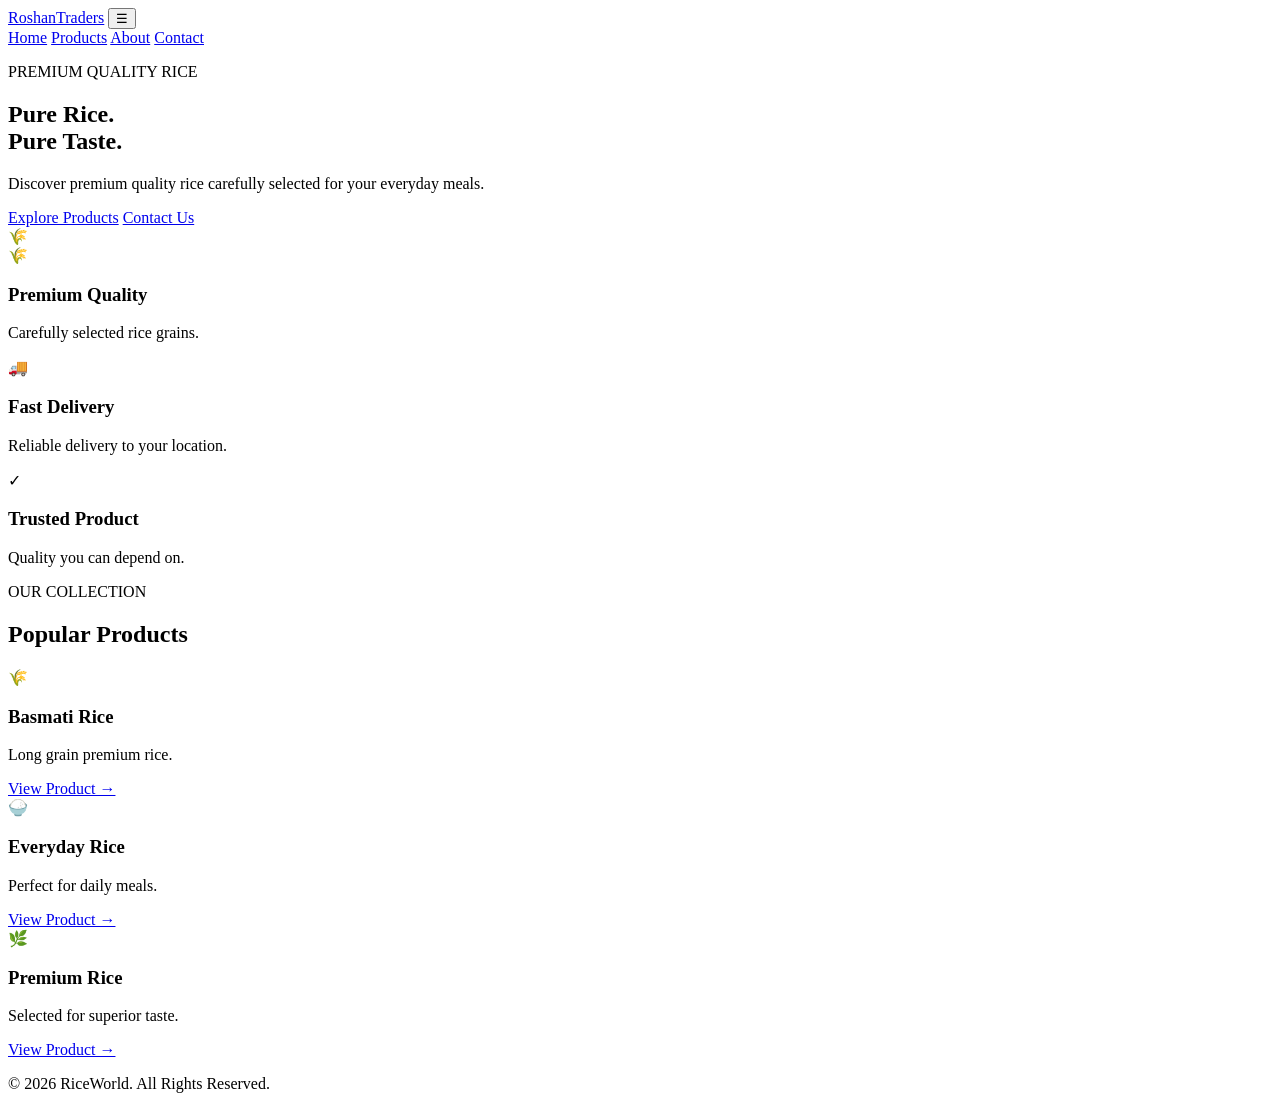
==== commit 775a589c: "Update index.html" ====
--- a/index.html
+++ b/index.html
@@ -1,1203 +1,118 @@
 <!DOCTYPE html>
 <html lang="en">
 <head>
-<meta charset="utf-8">
-<meta name="viewport" content="width=device-width, initial-scale=1">
-<title>Tilt: videos, shorts and posts</title>
-<link rel="preconnect" href="https://fonts.googleapis.com">
-<link rel="preconnect" href="https://fonts.gstatic.com" crossorigin>
-<link href="https://fonts.googleapis.com/css2?family=Bricolage+Grotesque:opsz,wght@12..96,500;12..96,700;12..96,800&family=Instrument+Sans:wght@400;500;600&display=swap" rel="stylesheet">
-<style>
-:root{
-  --bg:#F7F6FB; --surface:#FFFFFF; --surface2:#ECEAF6; --ink:#16142B; --muted:#65628A; --line:#DDDAEE;
-  --accent:#3B45F5; --accent-ink:#FFFFFF; --sun:#FFC533; --sun-ink:#2A2100; --danger:#C72A63;
-  --top:60px; --tab:0px;
-  --display:'Bricolage Grotesque','Trebuchet MS',system-ui,sans-serif;
-  --body:'Instrument Sans',system-ui,-apple-system,'Segoe UI',sans-serif;
-}
-@media (prefers-color-scheme: dark){
-  :root:not([data-theme="light"]){
-    --bg:#0F0E1F; --surface:#1A1833; --surface2:#26234A; --ink:#F1F0FB; --muted:#A5A2C9; --line:#2F2C55;
-    --accent:#8790FF; --accent-ink:#0F0E1F; --danger:#FF7AA5;
-  }
-}
-:root[data-theme="dark"]{
-  --bg:#0F0E1F; --surface:#1A1833; --surface2:#26234A; --ink:#F1F0FB; --muted:#A5A2C9; --line:#2F2C55;
-  --accent:#8790FF; --accent-ink:#0F0E1F; --danger:#FF7AA5;
-}
-*{box-sizing:border-box;margin:0}
-html{-webkit-text-size-adjust:100%}
-body{background:var(--bg);color:var(--ink);font:400 15px/1.5 var(--body);min-height:100dvh}
-a{color:inherit;text-decoration:none}
-button,input,textarea,select{font:inherit;color:inherit}
-button{cursor:pointer;background:none;border:0}
-svg.i{width:20px;height:20px;fill:none;stroke:currentColor;stroke-width:1.8;stroke-linecap:round;stroke-linejoin:round;flex:none}
-:focus-visible{outline:2px solid var(--accent);outline-offset:2px}
-.muted{color:var(--muted)} .small{font-size:13px}
-h1,h2,h3{font-family:var(--display);letter-spacing:-.01em;line-height:1.15}
+    <meta charset="UTF-8">
+    <meta name="viewport" content="width=device-width, initial-scale=1.0">
+    <title>RiceWorld | Home</title>
+    <link rel="stylesheet" href="style.css">
+</head>
 
-/* top bar */
-.top{position:sticky;top:0;z-index:20;height:var(--top);display:flex;align-items:center;gap:14px;padding:0 18px;background:var(--bg);border-bottom:1px solid var(--line)}
-.brand{display:flex;align-items:center;gap:8px;font:800 24px var(--display);letter-spacing:-.03em}
-.brand .mk{width:30px;height:30px;border-radius:9px;background:var(--accent);display:grid;place-items:center;transform:rotate(-8deg)}
-.brand .mk svg{width:14px;height:14px;fill:var(--accent-ink);transform:rotate(8deg)}
-.search{flex:1;max-width:560px;margin:0 auto;display:flex;align-items:center;background:var(--surface);border:1px solid var(--line);border-radius:999px;padding:0 6px 0 16px}
-.search input{flex:1;min-width:0;background:none;border:0;outline:0;height:40px}
-.search:focus-within{border-color:var(--accent)}
-.icon{width:40px;height:40px;border-radius:50%;display:grid;place-items:center}
-.icon:hover{background:var(--surface2)}
-.icon.sm{width:32px;height:32px}
-.icon.sm svg.i{width:18px;height:18px}
-.topr{display:flex;align-items:center;gap:10px;margin-left:auto}
-.search + .topr{margin-left:0}
+<body>
 
-.av{--h:250;width:36px;height:36px;border-radius:50%;flex:none;display:grid;place-items:center;font:700 15px var(--display);color:#fff;background:linear-gradient(135deg,hsl(var(--h) 70% 48%),hsl(calc(var(--h) + 40) 75% 38%))}
-.av.lg{width:52px;height:52px;font-size:20px}
-.av.xl{width:92px;height:92px;font-size:36px;border:4px solid var(--bg)}
-.av.sm{width:28px;height:28px;font-size:12px}
-#avBtn{border-radius:50%;padding:0}
+<header class="navbar">
+    <a href="index.html" class="logo">Roshan<span>Traders</span></a>
 
-/* buttons */
-.btn{display:inline-flex;align-items:center;justify-content:center;gap:8px;height:40px;padding:0 18px;border-radius:999px;font-weight:600;border:1px solid var(--line);background:var(--surface);white-space:nowrap}
-.btn:hover{background:var(--surface2)}
-.btn.primary,.btn.sub{background:var(--accent);color:var(--accent-ink);border-color:transparent}
-.btn.primary:hover,.btn.sub:hover{filter:brightness(1.08)}
-.btn.sub.on{background:var(--surface2);color:var(--muted);border-color:var(--line)}
-.btn.ghost{background:transparent}
-.btn.sm{height:32px;padding:0 14px;font-size:14px}
-.btn.danger{background:var(--danger);color:#fff;border-color:transparent}
-.btn[disabled]{opacity:.5;cursor:not-allowed}
+    <button class="menu-btn" id="menuBtn">☰</button>
 
-/* shell */
-.shell{display:flex;align-items:flex-start}
-.side{position:sticky;top:var(--top);width:236px;flex:none;height:calc(100dvh - var(--top));overflow:auto;padding:14px 12px;border-right:1px solid var(--line)}
-.side h4{font:600 13px var(--body);color:var(--muted);margin:18px 14px 6px}
-.nv{display:flex;align-items:center;gap:14px;padding:10px 14px;border-radius:12px;font-weight:500}
-.nv:hover{background:var(--surface2)}
-.nv.on{background:var(--sun);color:var(--sun-ink);font-weight:600}
-main{flex:1;min-width:0;padding:20px 26px 48px}
-main.shorts-main{padding:0}
-.tabbar{display:none}
+    <nav id="navMenu">
+        <a href="index.html" class="active">Home</a>
+        <a href="rice.html">Products</a>
+        <a href="about.html">About</a>
+        <a href="contact.html">Contact</a>
+    </nav>
+</header>
 
-/* chips */
-.chips{display:flex;gap:8px;overflow:auto;padding-bottom:14px;scrollbar-width:none}
-.chip{padding:7px 16px;border-radius:999px;background:var(--surface2);font-weight:500;white-space:nowrap}
-.chip.on{background:var(--ink);color:var(--bg)}
+<main>
 
-/* grid + cards */
-.grid{display:grid;grid-template-columns:repeat(auto-fill,minmax(258px,1fr));gap:22px 18px}
-.thumb{position:relative;display:block;aspect-ratio:16/9;border-radius:14px;overflow:hidden;background:var(--surface2)}
-.thumb canvas,.thumb img{width:100%;height:100%;object-fit:cover;display:block}
-.badge{position:absolute;left:8px;top:8px;background:var(--sun);color:var(--sun-ink);border-radius:6px;padding:2px 8px;font-size:12px;font-weight:600}
-.dur{position:absolute;right:8px;bottom:8px;background:rgba(12,10,32,.8);color:#fff;border-radius:6px;padding:1px 7px;font-size:12px}
-.vmeta{display:flex;gap:12px;margin-top:10px;align-items:flex-start}
-.vmeta>div{flex:1;min-width:0}
-.vt{display:-webkit-box;-webkit-line-clamp:2;-webkit-box-orient:vertical;overflow:hidden;font-weight:600;line-height:1.3}
-.vch{display:block;color:var(--muted);font-size:13.5px;margin-top:2px}
-.vch:hover{color:var(--ink)}
-.vs{display:flex;gap:12px;color:var(--muted);font-size:13px}
-.feat{grid-column:span 2;position:relative;border-radius:22px;overflow:hidden;min-height:300px;display:block;background:#111}
-.feat canvas{position:absolute;inset:0;width:100%;height:100%;object-fit:cover}
-.feat img{position:absolute;inset:0;width:100%;height:100%;object-fit:cover}
-.feat .fs{position:absolute;inset:0;background:linear-gradient(to top,rgba(10,8,30,.82),rgba(10,8,30,0) 62%)}
-.feat .ft{position:absolute;left:24px;right:24px;bottom:22px;color:#fff}
-.feat h2{font-size:clamp(1.5rem,3.2vw,2.5rem);max-width:20ch;font-weight:800}
-.feat p{margin:6px 0 14px;opacity:.85}
-.feat .btn{background:var(--sun);color:var(--sun-ink);border:0}
-.shelf{margin-top:34px}
-.shelf h2{font-size:22px;margin-bottom:12px}
-.shelf-row{display:flex;gap:14px;overflow:auto;padding-bottom:8px}
-.scard{position:relative;flex:none;width:170px;aspect-ratio:9/16;border-radius:16px;overflow:hidden;background:var(--surface2)}
-.scard canvas,.scard img{width:100%;height:100%;object-fit:cover;display:block}
-.scard span{position:absolute;left:10px;right:10px;bottom:10px;color:#fff;font-weight:600;font-size:14px;line-height:1.25;text-shadow:0 1px 8px rgba(0,0,0,.6)}
-.scard::after{content:"";position:absolute;inset:0;background:linear-gradient(to top,rgba(10,8,30,.7),transparent 55%)}
-.scard span{z-index:1}
-.pagehead{display:flex;align-items:center;gap:12px;margin-bottom:18px;flex-wrap:wrap}
-.pagehead h1{font-size:28px;font-weight:800}
-.pagehead .btn{margin-left:auto}
-.own-del{position:relative}
-.own-del .icon{position:absolute;right:6px;top:6px;background:rgba(12,10,32,.7);color:#fff;z-index:2}
+<section class="hero">
+    <div class="hero-content">
+        <p class="small-title">PREMIUM QUALITY RICE</p>
 
-/* empty */
-.empty{max-width:420px;margin:56px auto;text-align:center}
-.empty h2{font-size:22px;margin-bottom:6px}
-.empty p{color:var(--muted);margin-bottom:16px}
+        <h1>
+            Pure Rice.<br>
+            <span>Pure Taste.</span>
+        </h1>
 
-/* watch */
-.watch{display:grid;grid-template-columns:minmax(0,1fr) 360px;gap:26px;max-width:1400px}
-.player{position:relative;border-radius:18px;overflow:hidden;background:#000;aspect-ratio:16/9}
-.player canvas{width:100%;height:100%;display:block}
-.pctl{position:absolute;left:0;right:0;bottom:0;display:flex;align-items:center;gap:12px;padding:10px 14px;background:linear-gradient(to top,rgba(10,8,30,.85),transparent);color:#fff}
-.pctl input[type=range]{flex:1;accent-color:var(--sun)}
-.pctl .tm{font-size:13px;font-variant-numeric:tabular-nums}
-.pv{width:100%;aspect-ratio:16/9;background:#000;border-radius:18px;display:block}
-.watch h1{font-size:24px;margin:16px 0 10px}
-.wrow{display:flex;align-items:center;gap:12px;flex-wrap:wrap}
-.wrow .grow{flex:1;min-width:160px}
-.wrow b{display:block;line-height:1.2}
-.acts{display:flex;gap:8px;flex-wrap:wrap}
-.act{display:inline-flex;align-items:center;gap:7px;height:38px;padding:0 15px;border-radius:999px;background:var(--surface2);font-weight:500}
-.act:hover{filter:brightness(.96)}
-.act.on{background:var(--accent);color:var(--accent-ink)}
-.desc{margin-top:14px;padding:14px 16px;border-radius:14px;background:var(--surface2);white-space:pre-wrap}
-.desc .vs{margin-bottom:6px;font-weight:600;color:var(--ink)}
-.cm-wrap{margin-top:22px}
-.cm-wrap h3{font-size:18px;margin-bottom:12px}
-.cform{display:flex;gap:10px;margin-bottom:14px}
-.cform input{flex:1;min-width:0;height:38px;border-radius:999px;border:1px solid var(--line);background:var(--surface);padding:0 14px}
-.cm{display:flex;gap:12px;margin:12px 0}
-.cm p{margin-top:2px}
-.upnext{display:flex;flex-direction:column;gap:14px}
-.upnext .row{display:flex;gap:10px}
-.upnext .thumb{width:160px;flex:none}
-.upnext .vt{font-size:14px}
+        <p>
+            Discover premium quality rice carefully selected
+            for your everyday meals.
+        </p>
 
-/* shorts */
-.shorts-feed{height:calc(100dvh - var(--top) - var(--tab));overflow-y:auto;scroll-snap-type:y mandatory;display:flex;flex-direction:column;align-items:center;scrollbar-width:none}
-.short{position:relative;flex:0 0 calc(100% - 20px);width:min(420px,100%);margin:10px 0;border-radius:20px;overflow:hidden;background:#000;scroll-snap-align:center;scroll-snap-stop:always}
-.smedia{position:absolute;inset:0;width:100%;height:100%;object-fit:cover;cursor:pointer}
-.sshade{position:absolute;inset:0;background:linear-gradient(to top,rgba(10,8,30,.78),transparent 45%);pointer-events:none}
-.sinfo{position:absolute;left:16px;right:78px;bottom:16px;color:#fff;pointer-events:none}
-.sinfo a,.sinfo button{pointer-events:auto}
-.sinfo .who{display:flex;align-items:center;gap:10px;margin-bottom:8px;font-weight:600}
-.sinfo p{font-weight:600;line-height:1.3}
-.sact{position:absolute;right:10px;bottom:16px;display:flex;flex-direction:column;gap:14px;align-items:center}
-.sact .act{flex-direction:column;height:auto;width:52px;padding:10px 0;border-radius:16px;background:rgba(12,10,32,.55);color:#fff;font-size:12px;gap:4px}
-.sact .act.on{background:var(--sun);color:var(--sun-ink)}
-.sact svg.i{width:22px;height:22px}
-.sp-badge{position:absolute;top:14px;left:14px;background:var(--sun);color:var(--sun-ink);border-radius:8px;padding:3px 10px;font-size:12px;font-weight:600}
-.paused-note{position:absolute;inset:0;display:none;place-items:center;pointer-events:none;color:#fff}
-.short.is-paused .paused-note{display:grid}
-.paused-note svg{width:64px;height:64px;filter:drop-shadow(0 2px 10px rgba(0,0,0,.5))}
+        <div class="hero-buttons">
+            <a href="rice.html" class="btn primary">Explore Products</a>
+            <a href="contact.html" class="btn secondary">Contact Us</a>
+        </div>
+    </div>
 
-/* posts */
-.col{max-width:680px;margin:0 auto}
-.card{background:var(--surface);border:1px solid var(--line);border-radius:18px}
-.composer{padding:16px;margin-bottom:20px;display:flex;flex-direction:column;gap:12px}
-.composer .c-row{display:flex;gap:12px;align-items:center}
-.composer input.ptitle{flex:1;min-width:0;height:40px;border:0;border-bottom:1px solid var(--line);background:none;outline:0;font:700 17px var(--display)}
-.composer textarea{width:100%;border:1px solid var(--line);border-radius:12px;background:var(--bg);padding:12px;resize:vertical;min-height:88px}
-.composer textarea:focus,.composer input.ptitle:focus{border-color:var(--accent);outline:0}
-.c-foot{display:flex;align-items:center;gap:12px}
-.c-foot .count{margin-left:auto;font-size:13px}
-.c-preview{position:relative}
-.c-preview img{max-height:220px;border-radius:12px;display:block}
-.post{padding:18px;margin-bottom:16px}
-.post header{display:flex;align-items:center;gap:12px;margin-bottom:10px}
-.post .pch{display:flex;align-items:center;gap:12px;flex:1;min-width:0}
-.post .pch small{display:block;color:var(--muted);font-size:13px}
-.post h3{font-size:20px;margin-bottom:6px}
-.post .pt{white-space:pre-wrap}
-.post img.pimg-v{width:100%;max-height:420px;object-fit:cover;border-radius:14px;margin-top:12px;display:block}
-.post footer{display:flex;gap:8px;margin-top:14px}
-.post .cmts{margin-top:14px;padding-top:14px;border-top:1px solid var(--line)}
+    <div class="rice-visual">
+        <div class="rice-circle">
+            <span>🌾</span>
+        </div>
+    </div>
+</section>
 
-/* channels + channel page */
-.avrow{display:flex;gap:22px;overflow:auto;padding:4px 2px 10px}
-.avrow a{display:flex;flex-direction:column;align-items:center;gap:8px;width:88px;flex:none;text-align:center;font-size:13.5px;font-weight:500}
-.avrow .av{width:72px;height:72px;font-size:28px}
-.chrow{display:flex;align-items:center;gap:14px;padding:12px 0;border-top:1px solid var(--line)}
-.chrow .av{width:56px;height:56px;font-size:22px}
-.chrow .grow{flex:1;min-width:0}
-.chrow b{display:block}
-.banner{height:150px;border-radius:20px;overflow:hidden;background:var(--surface2)}
-.banner canvas{width:100%;height:100%;display:block;object-fit:cover}
-.chead{display:flex;gap:18px;align-items:flex-end;margin:-38px 20px 0;flex-wrap:wrap;position:relative}
-.chead .info{flex:1;min-width:220px;padding-bottom:4px}
-.chead h1{font-size:28px;font-weight:800}
-.chead .stats{display:flex;gap:14px;color:var(--muted);font-size:14px;flex-wrap:wrap}
-.chead .acts{padding-bottom:8px}
-.chdesc{margin:12px 20px 0;color:var(--muted);max-width:70ch}
-.tabs{display:flex;gap:6px;margin:22px 0 18px;border-bottom:1px solid var(--line)}
-.tabs a{padding:10px 18px;font-weight:600;color:var(--muted);border-bottom:3px solid transparent;margin-bottom:-1px}
-.tabs a.on{color:var(--ink);border-color:var(--accent)}
-.libgrid{display:grid;grid-template-columns:repeat(auto-fill,minmax(220px,1fr));gap:14px}
-.libgrid a{display:flex;flex-direction:column;gap:6px;padding:18px;border-radius:18px;background:var(--surface);border:1px solid var(--line)}
-.libgrid a:hover{border-color:var(--accent)}
-.libgrid b{font:700 32px var(--display)}
+<section class="features">
 
-/* create channel */
-.create{max-width:520px;margin:20px auto;padding:28px}
-.create h1{font-size:30px;font-weight:800;margin-bottom:6px}
-.create>p{color:var(--muted);margin-bottom:20px}
-label.f{display:block;margin-bottom:16px;font-weight:600;font-size:14px}
-label.f input,label.f textarea,label.f select{display:block;width:100%;margin-top:6px;border:1px solid var(--line);border-radius:12px;background:var(--bg);padding:10px 12px;font-weight:400;font-size:15px}
-label.f input:focus,label.f textarea:focus,label.f select:focus{outline:0;border-color:var(--accent)}
-.handle{display:flex;align-items:center;margin-top:6px;border:1px solid var(--line);border-radius:12px;background:var(--bg);padding-left:12px}
-.handle:focus-within{border-color:var(--accent)}
-.handle input{border:0!important;margin:0!important;background:none!important}
-.hint{display:block;margin-top:6px;font-weight:400;color:var(--muted)}
-.hint.ok{color:#0F8A5F} .hint.bad{color:var(--danger)}
+    <div class="feature-card">
+        <div>🌾</div>
+        <h3>Premium Quality</h3>
+        <p>Carefully selected rice grains.</p>
+    </div>
 
-/* layer */
-.scrim{position:fixed;inset:0;z-index:50;background:rgba(12,10,32,.55);display:grid;place-items:center;padding:16px}
-.scrim.clear{background:transparent;display:block}
-.modal{width:min(520px,100%);max-height:92dvh;overflow:auto;background:var(--surface);border:1px solid var(--line);border-radius:22px;padding:22px}
-.modal>header{display:flex;align-items:center;justify-content:space-between;margin-bottom:14px}
-.modal h2{font-size:22px}
-.mfoot{display:flex;justify-content:flex-end;gap:10px;margin-top:8px}
-.drop{display:block;border:2px dashed var(--line);border-radius:16px;padding:26px 16px;text-align:center;margin-bottom:16px;cursor:pointer}
-.drop:hover,.drop.over{border-color:var(--accent);background:var(--surface2)}
-.drop .dt{display:flex;flex-direction:column;align-items:center;gap:4px;color:var(--muted)}
-.drop .dt svg.i{width:30px;height:30px;color:var(--accent)}
-.drop .dt b{color:var(--ink);word-break:break-all}
-.choose{display:grid;gap:10px}
-.choose button{display:flex;gap:14px;align-items:center;text-align:left;padding:14px 16px;border-radius:16px;border:1px solid var(--line);background:var(--bg)}
-.choose button:hover{border-color:var(--accent)}
-.choose b{display:block}
-.panel{position:fixed;top:calc(var(--top) + 4px);right:14px;width:340px;max-height:calc(100dvh - var(--top) - 16px);overflow:auto;background:var(--surface);border:1px solid var(--line);border-radius:22px;padding:20px}
-.panel .ph{display:flex;gap:14px;align-items:center;margin-bottom:12px}
-.panel .ph .av{width:64px;height:64px;font-size:26px;border:0}
-.panel h2{font-size:22px}
-.panel .bio{margin-bottom:12px}
-.pstats{display:grid;grid-template-columns:1fr 1fr;gap:8px;margin:12px 0}
-.pstats div{background:var(--surface2);border-radius:12px;padding:10px 12px}
-.pstats dt{font-size:12.5px;color:var(--muted)}
-.pstats dd{font:700 20px var(--display)}
-.plinks{display:flex;flex-direction:column;margin:12px 0}
-.plinks a{display:flex;align-items:center;gap:12px;padding:10px 8px;border-radius:10px;font-weight:500}
-.plinks a:hover{background:var(--surface2)}
-.pfoot{display:flex;gap:8px;flex-wrap:wrap}
-#toasts{position:fixed;left:50%;bottom:calc(var(--tab) + 20px);transform:translateX(-50%);z-index:80;display:flex;flex-direction:column;gap:8px;align-items:center;pointer-events:none}
-.toast{background:var(--ink);color:var(--bg);padding:10px 18px;border-radius:12px;font-weight:500;animation:tin .18s ease-out}
-@keyframes tin{from{transform:translateY(8px);opacity:0}to{transform:none;opacity:1}}
+    <div class="feature-card">
+        <div>🚚</div>
+        <h3>Fast Delivery</h3>
+        <p>Reliable delivery to your location.</p>
+    </div>
 
-/* friendly profile */
-.panel.pp{padding:0;overflow:auto}
-.pp-top{padding:20px 20px 54px;background:linear-gradient(135deg,hsl(var(--h) 78% 52%),hsl(calc(var(--h) + 55) 85% 62%));color:#fff;position:relative}
-.pp-top .pp-hi{font:800 26px var(--display)}
-.pp-top .pp-sub{opacity:.92;font-size:14px;margin-top:2px;padding-right:34px}
-.pp-x{position:absolute;right:10px;top:10px;color:#fff}
-.pp-x:hover{background:rgba(255,255,255,.22)!important}
-.pp-id{display:flex;gap:14px;align-items:flex-end;padding:0 20px;margin-top:-40px}
-.pp-id .av{width:80px;height:80px;font-size:36px;border:4px solid var(--surface)}
-.pp-id h2{font-size:21px}
-.pp-id .muted{font-size:14px;padding-bottom:2px}
-.pp-body{padding:14px 20px 20px}
-.pp-bio{margin-bottom:6px}
-.pp-since{font-size:13px;color:var(--muted)}
-.pp-tiles{display:grid;grid-template-columns:1fr 1fr;gap:10px;margin:14px 0}
-.pp-tile{display:flex;align-items:center;gap:10px;padding:12px;border-radius:16px;background:var(--surface2)}
-.pp-tile:hover{outline:2px solid var(--accent)}
-.pp-tile .ti{width:36px;height:36px;border-radius:12px;display:grid;place-items:center;background:var(--sun);color:var(--sun-ink);flex:none}
-.pp-tile b{display:block;font:700 20px/1 var(--display)}
-.pp-tile .l{font-size:12.5px;color:var(--muted)}
-.pp-check{border:1px solid var(--line);border-radius:16px;padding:14px;margin-bottom:14px}
-.pp-check h3{font-size:16px;margin-bottom:8px;display:flex;justify-content:space-between;align-items:baseline}
-.pp-check h3 small{font:500 13px var(--body);color:var(--muted)}
-.pp-bar{height:8px;border-radius:999px;background:var(--surface2);overflow:hidden;margin-bottom:8px}
-.pp-bar i{display:block;height:100%;background:var(--accent);border-radius:999px}
-.pp-check ul{padding:0}
-.pp-check li{list-style:none}
-.pp-check li a,.pp-check li span.it{display:flex;gap:10px;align-items:center;padding:6px 4px;border-radius:8px;font-size:14px}
-.pp-check li a:hover{background:var(--surface2)}
-.pp-check .ck{width:20px;height:20px;border-radius:50%;border:2px solid var(--line);display:grid;place-items:center;flex:none}
-.pp-check .ck svg{width:12px;height:12px;stroke-width:3;display:none}
-.pp-check li.done span.it{color:var(--muted)}
-.pp-check li.done .ck{background:var(--accent);border-color:var(--accent);color:var(--accent-ink)}
-.pp-check li.done .ck svg{display:block}
-.pp-alldone{font-weight:500}
-.pp-acts{display:flex;gap:8px;flex-wrap:wrap}
-.pp-acts .btn{flex:1}
-.pick{display:flex;flex-wrap:wrap;gap:8px;margin:6px 0 16px}
-.pick button{width:42px;height:42px;border-radius:50%;border:2px solid var(--line);display:grid;place-items:center;font-size:20px;background:var(--bg);font-weight:600}
-.pick button.on{border-color:var(--accent);box-shadow:inset 0 0 0 2px var(--accent)}
-.pick.hues button{border:3px solid transparent;background:hsl(var(--h) 70% 50%)}
-.pick.hues button.on{border-color:var(--ink);box-shadow:none}
-.lbl{display:block;font-weight:600;font-size:14px}
-/* notifications */
-.bell{position:relative}
-.bell .dot{position:absolute;top:3px;right:1px;min-width:18px;height:18px;padding:0 4px;border-radius:9px;background:var(--danger);color:#fff;font-size:11px;font-weight:700;display:grid;place-items:center;line-height:1}
-.np-h{display:flex;justify-content:space-between;align-items:center;margin-bottom:10px}
-.np-h h2{font-size:20px}
-.nrow{display:flex;gap:12px;padding:10px;border-radius:12px;align-items:center;margin-bottom:4px}
-.nrow.unread{background:var(--surface2)}
-.nrow:hover{outline:1px solid var(--line)}
-.nthumb{width:84px;aspect-ratio:16/9;border-radius:8px;overflow:hidden;flex:none;display:grid;place-items:center;background:var(--surface2);color:var(--muted)}
-.nthumb canvas,.nthumb img{width:100%;height:100%;object-fit:cover;display:block}
-.nt{display:block;font-size:14px;line-height:1.3;margin:2px 0}
-.nrow small{font-size:12.5px}
-/* trending */
-.trend{list-style:none;padding:0;display:flex;flex-direction:column;gap:18px;max-width:920px}
-.trow{display:flex;align-items:center;gap:16px}
-.trow .rk{font:800 34px var(--display);width:44px;text-align:center;color:var(--accent);flex:none}
-.trow .thumb{width:250px;flex:none}
-.trow .grow{flex:1;min-width:0}
-.act select{background:transparent;border:0;outline:0;font-weight:500;cursor:pointer;color:inherit}
-.act select option{color:#000}
-.own-del .icon.ed{right:44px}
-@media (min-width:900px){.panel.np{width:390px}}
-@media (max-width:899px){.trow .thumb{width:130px}.trow .rk{width:28px;font-size:26px}.trow{gap:10px}.nthumb{width:72px}}
-/* badges, socials, about */
-.vb{width:15px;height:15px;margin-left:4px;vertical-align:-2px;display:inline-block;flex:none}
-.chead h1 .vb{width:22px;height:22px;vertical-align:-3px}
-.side-up{width:100%;margin-bottom:10px}
-.tab-plus{flex:1;display:flex;flex-direction:column;align-items:center;justify-content:center;gap:2px;font-size:11.5px;font-weight:500;color:var(--muted)}
-.tab-plus .pl{background:var(--accent);color:var(--accent-ink);border-radius:12px;width:46px;height:30px;display:grid;place-items:center}
-.chdesc,.abt-desc{white-space:pre-wrap}
-.socs{display:flex;gap:10px;margin:12px 20px 0;flex-wrap:wrap}
-.soc{width:38px;height:38px;border-radius:50%;display:grid;place-items:center;background:var(--surface2)}
-.soc:hover{background:var(--accent);color:var(--accent-ink)}
-.soc-list{display:flex;flex-wrap:wrap;gap:10px;margin-top:8px}
-.soc-l{display:inline-flex;align-items:center;gap:8px;padding:8px 14px;border-radius:999px;background:var(--surface2);font-weight:500}
-.soc-l:hover{background:var(--accent);color:var(--accent-ink)}
-.about{max-width:760px;padding:24px}
-.about h2{font-size:22px;margin-bottom:10px}
-.about h3{font-size:16px;margin-top:20px}
-.abt{display:grid;grid-template-columns:repeat(auto-fit,minmax(200px,1fr));gap:14px 22px;margin-top:18px}
-.abt dt{font-size:13px;color:var(--muted)}
-.abt dd{font-weight:600}
-.soc-set{border:0;padding:0;margin:0 0 6px}
-.soc-set legend{font-weight:600;font-size:14px;margin-bottom:10px}
-.pp-meta{display:flex;flex-wrap:wrap;gap:6px 16px;font-size:13.5px;color:var(--muted);margin-top:6px}
-.pp-meta span{display:inline-flex;align-items:center;gap:6px}
-.pp-meta svg{width:16px;height:16px}
-.linkbtn{color:var(--accent);font-weight:600;text-decoration:underline}
-@media (max-width:899px){.socs{margin:12px 4px 0}}
-@media (max-width:1100px){
-  .watch{grid-template-columns:1fr}
-  .feat{grid-column:span 1}
-}
-@media (max-width:899px){
-  :root{--tab:60px}
-  .side{display:none}
-  main{padding:14px 14px calc(var(--tab) + 28px)}
-  main.shorts-main{padding:0}
-  .tabbar{display:flex;position:fixed;bottom:0;left:0;right:0;height:var(--tab);z-index:30;background:var(--bg);border-top:1px solid var(--line)}
-  .tabbar a{flex:1;display:flex;flex-direction:column;align-items:center;justify-content:center;gap:2px;font-size:11.5px;font-weight:500;color:var(--muted)}
-  .tabbar a.on{color:var(--ink);font-weight:600}
-  .tabbar a.on svg{background:var(--sun);color:var(--sun-ink);border-radius:10px;width:44px;height:26px;padding:3px 12px}
-  .search{display:none}
-  .topr{margin-left:auto}
-  .btn.up-label span{display:none}
-  .grid{grid-template-columns:1fr}
-  .feat{min-height:220px}
-  .panel{left:0;right:0;top:auto;bottom:0;width:auto;max-height:82dvh;border-radius:22px 22px 0 0}
-  .shorts-feed{scroll-padding:0}
-  .short{flex-basis:calc(100% - 12px);margin:6px 0}
-  .chead{margin:-38px 4px 0}
-  .chdesc{margin:12px 4px 0}
-}
-@media (max-width:899px){ .search.show{display:flex} }
-@media (prefers-reduced-motion:reduce){ .toast{animation:none} }
-</style>
-</head>
-<body>
-<header class="top">
-  <a class="brand" href="#/" aria-label="Tilt home"><span class="mk"><svg viewBox="0 0 24 24"><path d="M6 3l15 9-15 9z"/></svg></span>Tilt</a>
-  <form class="search" id="searchForm" role="search">
-    <input id="q" type="search" placeholder="Search videos, shorts, posts, channels" aria-label="Search" autocomplete="off">
-    <button class="icon sm" type="submit" aria-label="Search" id="sIcon"></button>
-  </form>
-  <div class="topr">
-    <button class="icon mobsearch" id="mobSearch" aria-label="Search" style="display:none"></button>
-    <button class="icon bell" data-a="notifs" id="bellBtn" aria-label="Notifications"></button>
-    <button id="avBtn" data-a="profile" aria-label="Open profile"></button>
-  </div>
-</header>
-<div class="shell">
-  <nav class="side" id="side" aria-label="Main"></nav>
-  <main id="main"></main>
-</div>
-<nav class="tabbar" id="tabbar" aria-label="Main"></nav>
-<div id="layer"></div>
-<div id="toasts" aria-live="polite"></div>
+    <div class="feature-card">
+        <div>✓</div>
+        <h3>Trusted Product</h3>
+        <p>Quality you can depend on.</p>
+    </div>
 
-<script>
-(()=>{
-'use strict';
-const $=(s,r=document)=>r.querySelector(s), $$=(s,r=document)=>[...r.querySelectorAll(s)];
-const esc=s=>String(s??'').replace(/[&<>"']/g,c=>({'&':'&amp;','<':'&lt;','>':'&gt;','"':'&quot;',"'":'&#39;'}[c]));
-const fmt=n=>n>=1e6?(n/1e6).toFixed(n>=1e7?0:1).replace('.0','')+'M':n>=1e3?(n/1e3).toFixed(n>=1e4?0:1).replace('.0','')+'K':String(n);
-const mmss=s=>{s=Math.max(0,Math.round(s||0));const h=Math.floor(s/3600),m=Math.floor(s%3600/60),x=s%60;return (h?h+':'+String(m).padStart(2,'0'):m)+':'+String(x).padStart(2,'0')};
-const hash=str=>{let h=2166136261;for(const c of String(str)){h^=c.charCodeAt(0);h=Math.imul(h,16777619)}return h>>>0};
-const reduce=matchMedia('(prefers-reduced-motion: reduce)').matches;
+</section>
 
-/* ---------- icons ---------- */
-const ic=p=>`<svg class="i" viewBox="0 0 24 24" aria-hidden="true">${p}</svg>`;
-const I={
- home:ic('<path d="M3 11l9-8 9 8"/><path d="M5 10v10h5v-6h4v6h5V10"/>'),
- shorts:ic('<rect x="6" y="2" width="12" height="20" rx="3"/><path d="M10.5 9.5l4 2.5-4 2.5z"/>'),
- post:ic('<path d="M4 4h16v12H9l-5 4z"/><path d="M8 8h8M8 12h5"/>'),
- channels:ic('<rect x="4" y="9" width="16" height="11" rx="2"/><path d="M6 5h12M8 2h8"/>'),
- user:ic('<circle cx="12" cy="8" r="4"/><path d="M4 21c1-4 4-6 8-6s7 2 8 6"/>'),
- history:ic('<path d="M3 12a9 9 0 1 0 3-6.7L3 8"/><path d="M3 3v5h5M12 7v5l3 2"/>'),
- clock:ic('<circle cx="12" cy="12" r="9"/><path d="M12 7v5l3 2"/>'),
- thumb:ic('<path d="M7 11v9H4v-9z"/><path d="M7 11l4-8c2 0 3 1 3 3v3h5a2 2 0 0 1 2 2.3l-1.2 6.5A2 2 0 0 1 17.8 20H7"/>'),
- search:ic('<circle cx="11" cy="11" r="7"/><path d="M20 20l-4-4"/>'),
- upload:ic('<path d="M12 16V4M7 9l5-5 5 5"/><path d="M4 20h16"/>'),
- play:'<svg class="i" viewBox="0 0 24 24" aria-hidden="true" style="fill:currentColor;stroke:none"><path d="M7 4l13 8-13 8z"/></svg>',
- pause:'<svg class="i" viewBox="0 0 24 24" aria-hidden="true" style="fill:currentColor;stroke:none"><path d="M7 4h4v16H7zM13 4h4v16h-4z"/></svg>',
- share:ic('<path d="M4 12v7h16v-7"/><path d="M12 15V3M7 8l5-5 5 5"/>'),
- trash:ic('<path d="M4 7h16M9 7V4h6v3M6 7l1 13h10l1-13"/>'),
- image:ic('<rect x="3" y="4" width="18" height="16" rx="2"/><circle cx="9" cy="10" r="2"/><path d="M21 16l-5-5-9 9"/>'),
- x:ic('<path d="M5 5l14 14M19 5L5 19"/>'),
- moon:ic('<path d="M20 14A8 8 0 0 1 10 4a8 8 0 1 0 10 10z"/>'),
- comment:ic('<path d="M4 5h16v11H10l-5 4v-4H4z"/>'),
- film:ic('<rect x="3" y="5" width="18" height="14" rx="2"/><path d="M10 9.5l5 2.5-5 2.5z"/>'),
- pen:ic('<path d="M4 20l1-5L16 4l4 4L9 19z"/>'),
-  bell:ic('<path d="M6 16v-5a6 6 0 0 1 12 0v5l2 2H4z"/><path d="M10 21h4"/>'),
-  flame:ic('<path d="M12 3c1 4 5 5 5 10a5 5 0 0 1-10 0c0-2 1-3 2-4 0 2 1 3 2 3 0-3-1-6 1-9z"/>'),
-  bookmark:ic('<path d="M6 3h12v18l-6-4-6 4z"/>'),
-  check:ic('<path d="M5 12l5 5 9-10"/>'),
-  pin:ic('<path d="M12 21s7-6.2 7-12a7 7 0 1 0-14 0c0 5.8 7 12 7 12z"/><circle cx="12" cy="9" r="2.5"/>'),
-  whatsapp:ic('<path d="M21 11.5a8.5 8.5 0 0 1-12.6 7.4L3 20.5l1.7-5.2A8.5 8.5 0 1 1 21 11.5z"/><path d="M9 8.5c0 3.5 3 6.5 6.5 6.5l1-1.5-2-1-1 .8c-1-.4-2-1.4-2.4-2.4l.8-1-1-2z"/>'),
-  facebook:ic('<path d="M18 2h-3a5 5 0 0 0-5 5v3H7v4h3v8h4v-8h3l1-4h-4V7a1 1 0 0 1 1-1h3z"/>'),
-  instagram:ic('<rect x="2" y="2" width="20" height="20" rx="5"/><path d="M16 11.4A4 4 0 1 1 12.6 8 4 4 0 0 1 16 11.4z"/><path d="M17.5 6.5h.01"/>'),
-  twitter:ic('<path d="M22 4s-.7 2.1-2 3.4c1.6 10-9.4 17.3-18 11.6 2.2.1 4.4-.6 6-2C3 15.5.5 9.6 3 5c2.2 2.6 5.6 4.1 9 4-.9-4.2 4-6.6 7-3.8 1.1 0 3-1.2 3-1.2z"/>')
-};
+<section class="home-products">
 
-/* ---------- seed content ---------- */
-const CH=[
- {id:'c1',name:'Paper Planes Lab',handle:'paperplanes',hue:232,subs:128400,desc:'Small experiments with paper, air and patience.'},
- {id:'c2',name:'Kitchen Physics',handle:'kitchenphysics',hue:24,subs:86200,desc:'The science hiding in dinner.'},
- {id:'c3',name:'Night Bus Sessions',handle:'nightbus',hue:285,subs:342000,desc:'Music recorded where nobody expects it.'},
- {id:'c4',name:'Slow Mountains',handle:'slowmountains',hue:152,subs:57900,desc:'Long walks, quiet ridgelines, no narration.'},
- {id:'c5',name:'Pixel Garden',handle:'pixelgarden',hue:330,subs:21300,desc:'Tiny worlds drawn one square at a time.'},
- {id:'c6',name:'Thought Lab',handle:'thoughtlab',hue:190,subs:210800,desc:'Thought experiments you can try on a walk.'}
-];
-Object.assign(CH[0],{country:'Japan',created:Date.UTC(2019,2,14),verified:true});
-Object.assign(CH[1],{country:'Italy',created:Date.UTC(2020,5,2)});
-Object.assign(CH[2],{country:'United Kingdom',created:Date.UTC(2018,10,21),verified:true});
-Object.assign(CH[3],{country:'Norway',created:Date.UTC(2021,3,9)});
-Object.assign(CH[4],{country:'Brazil',created:Date.UTC(2022,0,17)});
-Object.assign(CH[5],{country:'Canada',created:Date.UTC(2019,8,5),verified:true});
-const hueOf=(ch,id)=>(CH.find(c=>c.id===ch).hue+(hash(id)%60)-30+360)%360;
-const V=(id,ch,title,dur,views,age,cat,s)=>({id,type:'video',ch,title,dur,views,age,cat,s,h:hueOf(ch,id),likes:Math.round(views*.06),cm:Math.round(views/1500)});
-const SH=(id,ch,title,dur,views,age,s)=>({id,type:'short',ch,title,dur,views,age,cat:'Shorts',s,h:hueOf(ch,id),likes:Math.round(views*.09),cm:Math.round(views/2500)});
-const PO=(id,ch,title,body,age,likes,cm)=>({id,type:'post',ch,title,body,age,likes,cm});
-const SEED=[
- V('v1','c1','Why a folded paper plane glides farther than a flat sheet',612,1240000,21,'Science',0),
- V('v2','c2','Boiling water in a paper cup, and why the cup survives',433,842000,9,'Science',3),
- V('v3','c2','Bread rising at 4x speed: one day in eleven minutes',671,391000,34,'Cooking',1),
- V('v4','c3','Empty city bus, 2 a.m., one piano',1104,2310000,60,'Music',3),
- V('v5','c3','Rain on the terminal roof (lo-fi loop)',3600,1730000,120,'Music',0),
- V('v6','c4','Walking the ridge before sunrise',1524,512000,5,'Nature',2),
- V('v7','c4','Fog valleys of the north, unedited',905,268000,48,'Nature',0),
- V('v8','c5','How a tiny garden of pixels grows',384,96400,14,'Art',2),
- V('v9','c5','Drawing one line every day for 100 days',742,143000,75,'Art',1),
- V('v10','c6','Three thought experiments you can try on a walk',528,684000,3,'Ideas',3),
- V('v11','c6','What if you never forgot anything?',817,455000,27,'Ideas',1),
- V('v12','c1','The spinning coin that never lands',298,1980000,90,'Science',1)
-];
-SEED.push(
- SH('s1','c1','Paper plane, three folds',28,802000,4,0),
- SH('s2','c2','Egg in a bottle, no hands',35,640000,8,3),
- SH('s3','c3','One-take piano riff on the night bus',42,1520000,12,1),
- SH('s4','c4','A cloud rolling down the hill',24,290000,2,3),
- SH('s5','c5','A pixel flower in ten seconds',19,175000,6,2),
- SH('s6','c6','The ship of Theseus in thirty seconds',31,930000,1,1),
- SH('s7','c2','Ice against salt',22,410000,15,0),
- SH('s8','c4','Sunrise, sped up',27,367000,11,2)
-);
-SEED.push(
- PO('p1','c6','If every clock stopped for one second','Suppose every clock in the world paused for exactly one second and nobody felt it. Did anything happen? A second we cannot measure may as well not exist, yet I still feel a little robbed of it.',1,5400,212),
- PO('p2','c1','A paper plane in an empty room','Throw a paper plane in a room with no air at all. It drops like a folded rock. So where does the gliding live: in the plane, or in the air around it?',3,3100,148),
- PO('p3','c4','The mountain nobody named','If a mountain has no name, does climbing it feel different? I suspect names are handrails we add afterwards, and the climb was never about them.',6,2450,96),
- PO('p4','c3','The silence between two notes','A note is shaped by the rest that follows it. Delete every silence from a song and is it still music, or just noise with good timing?',9,4200,187),
- PO('p5','c5','The last pixel','Remove one pixel at a time from a photo. At what count does it stop being that photo? Ask the same of a person and their memories.',13,1980,74),
- PO('p6','c2','A recipe nobody owns','A recipe passes through ten kitchens and each cook changes one ingredient. Whose recipe is it now? I would say it belongs to whoever is cooking it tonight.',18,2870,133)
-);
-const CATS=['All','Science','Cooking','Music','Nature','Art','Ideas'];
+    <div class="section-heading">
+        <p>OUR COLLECTION</p>
+        <h2>Popular Products</h2>
+    </div>
 
-/* ---------- state + storage ---------- */
-const UD=()=>({name:'Guest',bio:'',joined:Date.now(),emoji:'🙂',hue:262,hueSet:false,country:''});
-let S={user:UD(),channel:null,subs:['c1','c4','c6'],liked:[],later:[],history:[],comments:{},uploads:[],saved:[],readN:[],did:{},autoplay:true};
-const KEY='tilt.v1';
-function load(){try{const r=JSON.parse(localStorage.getItem(KEY)||'null');if(r&&typeof r==='object'){S={...S,...r};S.user={...UD(),...(r.user||{})}}}catch(e){}}
-function save(){try{const c={...S,uploads:S.uploads.map(u=>{const {src,img,missing,...rest}=u;return rest})};localStorage.setItem(KEY,JSON.stringify(c))}catch(e){}}
-const idb={db:null,
- open(){return new Promise(res=>{const t=setTimeout(res,2500);try{const r=indexedDB.open('tilt',1);r.onupgradeneeded=()=>r.result.createObjectStore('f');r.onsuccess=()=>{idb.db=r.result;clearTimeout(t);res()};r.onerror=()=>{clearTimeout(t);res()}}catch(e){clearTimeout(t);res()}})},
- put(k,v){return new Promise(res=>{if(!idb.db)return res(false);try{const tx=idb.db.transaction('f','readwrite');tx.objectStore('f').put(v,k);tx.oncomplete=()=>res(true);tx.onerror=()=>res(false);tx.onabort=()=>res(false)}catch(e){res(false)}})},
- get(k){return new Promise(res=>{if(!idb.db)return res(null);try{const r=idb.db.transaction('f').objectStore('f').get(k);r.onsuccess=()=>res(r.result||null);r.onerror=()=>res(null)}catch(e){res(null)}})},
- del(k){return new Promise(res=>{if(!idb.db)return res();try{const tx=idb.db.transaction('f','readwrite');tx.objectStore('f').delete(k);tx.oncomplete=()=>res();tx.onerror=()=>res()}catch(e){res()}})}
-};
+    <div class="product-grid">
 
-/* ---------- lookups + helpers ---------- */
-const allItems=()=>[...S.uploads,...SEED];
-const getItem=id=>allItems().find(i=>i.id===id);
-const getCh=id=>{
-  if(id==='me')return S.channel?{id:'me',name:S.channel.name,handle:S.channel.handle,hue:S.user.hueSet?S.user.hue:S.channel.hue,emoji:S.user.emoji,desc:S.channel.desc,subs:0,mine:true,country:S.user.country,created:S.channel.created,verified:!!S.channel.verified,links:S.channel.links||{}}:null;
-  return CH.find(c=>c.id===id)||null;
-};
-const subCount=id=>{const c=getCh(id);return c?c.subs+(S.subs.includes(id)?1:0):0};
-const likeCount=it=>it.likes+(S.liked.includes(it.id)?1:0);
-const agoTs=ts=>{const m=Math.max(1,Math.round((Date.now()-ts)/60000));if(m<60)return m+' min ago';const h=Math.round(m/60);if(h<24)return h+(h===1?' hour ago':' hours ago');const d=Math.round(h/24);return d+(d===1?' day ago':' days ago')};
-const ago=it=>{if(it.ts)return agoTs(it.ts);const a=it.age;if(a<1)return 'today';if(a===1)return '1 day ago';if(a<30)return a+' days ago';if(a<365){const m=Math.floor(a/30);return m+(m===1?' month ago':' months ago')}const y=Math.floor(a/365);return y+(y===1?' year ago':' years ago')};
-const avatar=(ch,size='')=>`<span class="av ${size}" style="--h:${ch.hue??250}">${esc(ch.emoji||((ch.name||'?').trim()[0]||'?').toUpperCase())}</span>`;
-const isMine=it=>it.ch==='me';
-const ageDays=it=>it.ts?(Date.now()-it.ts)/864e5:it.age;
-let chSort='new';
-const VB='<svg class="vb" viewBox="0 0 24 24" role="img" aria-label="Verified channel"><title>Verified channel</title><circle cx="12" cy="12" r="11" fill="#1D9BF0"/><path d="M7 12.4l3.4 3.4L17 9" fill="none" stroke="#fff" stroke-width="2.4" stroke-linecap="round" stroke-linejoin="round"/></svg>';
-const vt=c=>c&&c.verified?VB:'';
-const nm=c=>esc(c.name)+vt(c);
-const fmtDate=ts=>new Date(ts).toLocaleDateString(undefined,{year:'numeric',month:'long',day:'numeric'});
-const SOC=[['whatsapp','WhatsApp','WhatsApp number with country code, or a link'],['facebook','Facebook','Username or link'],['instagram','Instagram','Username or link'],['twitter','Twitter','Username or link']];
-const HOSTS={whatsapp:['wa.me','whatsapp.com'],facebook:['facebook.com','fb.com','fb.me'],instagram:['instagram.com'],twitter:['twitter.com','x.com']};
-const COUNTRIES=['Afghanistan','Argentina','Australia','Austria','Bangladesh','Belgium','Brazil','Canada','Chile','China','Colombia','Czechia','Denmark','Egypt','Ethiopia','Finland','France','Germany','Ghana','Greece','Hong Kong','Hungary','India','Indonesia','Iran','Iraq','Ireland','Israel','Italy','Japan','Jordan','Kenya','Malaysia','Mexico','Morocco','Nepal','Netherlands','New Zealand','Nigeria','Norway','Pakistan','Peru','Philippines','Poland','Portugal','Qatar','Romania','Russia','Saudi Arabia','Singapore','South Africa','South Korea','Spain','Sri Lanka','Sweden','Switzerland','Thailand','Turkey','Ukraine','United Arab Emirates','United Kingdom','United States','Vietnam','Other'];
-function normLink(k,v){
-  v=String(v||'').trim();if(!v)return '';
-  if(/^https?:\/\//i.test(v)){
-    try{const u=new URL(v);const h=u.hostname.replace(/^www\./,'').toLowerCase();return HOSTS[k].some(x=>h===x||h.endsWith('.'+x))?u.href:null}catch(e){return null}
-  }
-  if(k==='whatsapp'){const d=v.replace(/[\s+()-]/g,'');return /^\d{7,15}$/.test(d)?'https://wa.me/'+d:null}
-  v=v.replace(/^@/,'');
-  if(!/^[A-Za-z0-9._-]{1,50}$/.test(v))return null;
-  return {facebook:'https://facebook.com/',instagram:'https://instagram.com/',twitter:'https://twitter.com/'}[k]+v;
-}
-const countrySelect=v=>`<select name="country"><option value="">Prefer not to say</option>${COUNTRIES.map(c=>`<option ${c===v?'selected':''}>${c}</option>`).join('')}</select>`;
-const linkFields=(l={})=>SOC.map(([k,n,ph])=>`<label class="f">${n}<input name="l_${k}" placeholder="${ph}" maxlength="120" autocomplete="off" value="${esc(l[k]||'')}"></label>`).join('');
-function readLinks(fd){const out={};for(const [k,n] of SOC){const raw=String(fd.get('l_'+k)||'').trim();if(!raw)continue;const v=normLink(k,raw);if(!v){toast('Check your '+n+' link');return null}out[k]=v}return out}
-const notifItems=()=>allItems().filter(i=>S.subs.includes(i.ch)&&ageDays(i)<=14).sort((a,b)=>ageDays(a)-ageDays(b)).slice(0,12);
-const unreadN=()=>notifItems().filter(i=>!S.readN.includes(i.id)).length;
-function updateBell(){const n=unreadN(),b=$('#bellBtn');if(b)b.innerHTML=I.bell+(n?`<span class="dot" aria-label="${n} unread">${n}</span>`:'')}
-const desc=it=>it.desc||`${it.title}.\nMade by ${(getCh(it.ch)||{}).name}. Tell us in the comments what you want to see next.`;
+        <article class="product-card">
+            <div class="product-icon">🌾</div>
+            <h3>Basmati Rice</h3>
+            <p>Long grain premium rice.</p>
+            <a href="rice.html">View Product →</a>
+        </article>
 
-/* ---------- generative art (the visual identity) ---------- */
-function paint(c,t){
-  const ctx=c.getContext('2d'),w=c.width,h=c.height,hue=+c.dataset.h||0,st=+c.dataset.s||0,tt=t+(+c.dataset.o||0);
-  const u=Math.min(w,h);
-  const g=ctx.createLinearGradient(0,0,w,h);
-  g.addColorStop(0,`hsl(${hue} 65% 16%)`);g.addColorStop(1,`hsl(${(hue+55)%360} 80% 40%)`);
-  ctx.fillStyle=g;ctx.fillRect(0,0,w,h);
-  if(st===0){
-    for(let i=0;i<7;i++){
-      ctx.beginPath();ctx.moveTo(0,h);
-      for(let x=0;x<=w;x+=6){ctx.lineTo(x,h*(.28+i*.1)+Math.sin(x/w*(5+i*.4)+tt*(.5+i*.13)+i)*h*.06)}
-      ctx.lineTo(w,h);ctx.closePath();
-      ctx.fillStyle=`hsla(${(hue+i*24)%360} 92% ${52+i*4}% / .36)`;ctx.fill();
-    }
-  }else if(st===1){
-    const cx=w/2,cy=h/2;
-    for(let i=1;i<=8;i++){
-      const r=u*.055*i+u*.02;
-      ctx.strokeStyle=`hsla(${(hue+i*18)%360} 100% 78% / .45)`;ctx.lineWidth=Math.max(1.5,u/160);
-      ctx.beginPath();ctx.arc(cx,cy,r,0,7);ctx.stroke();
-      const a=tt*(1.1/Math.sqrt(i))+i*1.3;
-      ctx.fillStyle=`hsl(${(hue+i*30)%360} 100% 72%)`;
-      ctx.beginPath();ctx.arc(cx+Math.cos(a)*r,cy+Math.sin(a)*r,u*(.008+i*.004),0,7);ctx.fill();
-    }
-  }else if(st===2){
-    const n=10,s=Math.max(w,h)/n;
-    for(let i=-1;i*s<w+s;i++)for(let j=-1;j*s<h+s;j++){
-      const d=Math.hypot(i-w/s/2,j-h/s/2),k=(Math.sin(d*.85-tt*1.5)+1)/2,q=s*(.25+k*.6);
-      ctx.fillStyle=`hsla(${(hue+(i+j)*7+360)%360} 95% ${58+k*16}% / .82)`;
-      ctx.fillRect(i*s+(s-q)/2,j*s+(s-q)/2,q,q);
-    }
-  }else{
-    for(let i=0;i<6;i++){
-      const x=w*(.5+.36*Math.sin(tt*.42+i*1.7)),y=h*(.5+.36*Math.cos(tt*.37+i*2.3)),r=u*(.42+.07*i);
-      const rg=ctx.createRadialGradient(x,y,0,x,y,r);
-      rg.addColorStop(0,`hsla(${(hue+i*36)%360} 96% 64% / .8)`);rg.addColorStop(1,`hsla(${(hue+i*36)%360} 96% 64% / 0)`);
-      ctx.fillStyle=rg;ctx.fillRect(0,0,w,h);
-    }
-  }
-}
-const cv=(it,w,h,extra='')=>`<canvas width="${w}" height="${h}" data-static data-h="${it.h||0}" data-s="${it.s||0}" data-o="${hash(it.id)%20+2}" ${extra}></canvas>`;
-const media=(it,w=480,h=270)=>it.thumb?`<img src="${it.thumb}" alt="" loading="lazy">`:cv(it,w,h);
-const paintStatic=()=>$$('canvas[data-static]').forEach(c=>paint(c,0));
+        <article class="product-card">
+            <div class="product-icon">🍚</div>
+            <h3>Everyday Rice</h3>
+            <p>Perfect for daily meals.</p>
+            <a href="rice.html">View Product →</a>
+        </article>
 
-/* ---------- small UI pieces ---------- */
-const likeBtn=(it,cls='')=>`<button class="act ${cls} ${S.liked.includes(it.id)?'on':''}" data-a="like" data-id="${it.id}" aria-label="Like">${I.thumb}<span class="n">${fmt(likeCount(it))}</span></button>`;
-const laterBtn=(it,cls='',label='')=>`<button class="act ${cls} ${S.later.includes(it.id)?'on':''}" data-a="later" data-id="${it.id}" aria-label="Watch later">${I.clock}${label?`<span>${label}</span>`:''}</button>`;
-const shareBtn=(it,cls='',label='')=>`<button class="act ${cls}" data-a="share" data-id="${it.id}" aria-label="Share">${I.share}${label?`<span>${label}</span>`:''}</button>`;
-const subBtn=(id,cls='')=>{if(id==='me')return '';const on=S.subs.includes(id);return `<button class="btn sub sm ${cls} ${on?'on':''}" data-a="sub" data-id="${id}">${on?'Subscribed':'Subscribe'}</button>`};
-const empty=(t,p,btn='')=>`<div class="empty"><h2>${t}</h2><p>${p}</p>${btn}</div>`;
-const linkOf=it=>it.type==='short'?`#/shorts/${it.id}`:it.type==='post'?`#/posts`:`#/watch/${it.id}`;
+        <article class="product-card">
+            <div class="product-icon">🌿</div>
+            <h3>Premium Rice</h3>
+            <p>Selected for superior taste.</p>
+            <a href="rice.html">View Product →</a>
+        </article>
 
-function vcard(it,opt={}){
-  const ch=getCh(it.ch);if(!ch)return '';
-  const del=opt.del&&isMine(it);
-  return `<article class="vcard ${del?'own-del':''}">
-   ${del?`<button class="icon sm ed" data-a="edit" data-id="${it.id}" aria-label="Edit ${esc(it.title)}">${I.pen}</button><button class="icon sm" data-a="del" data-id="${it.id}" aria-label="Delete ${esc(it.title)}">${I.trash}</button>`:''}
-   ${opt.rm?`<button class="icon sm" style="position:absolute;right:6px;top:6px;background:rgba(12,10,32,.7);color:#fff;z-index:2" data-a="rmHist" data-id="${it.id}" aria-label="Remove from history">${I.x}</button>`:''}
-   <a class="thumb" href="${linkOf(it)}">${media(it)}${it.type==='short'?'<span class="badge">Short</span>':''}<span class="dur">${mmss(it.dur)}</span></a>
-   <div class="vmeta">${avatar(ch)}<div><a class="vt" href="${linkOf(it)}">${esc(it.title)}</a><a class="vch" href="#/c/${ch.id}">${nm(ch)}</a><div class="vs"><span>${fmt(it.views)} views</span><span>${ago(it)}</span></div></div>
-   <button class="icon sm ${S.later.includes(it.id)?'on':''}" data-a="later" data-id="${it.id}" aria-label="Watch later" style="${S.later.includes(it.id)?'color:var(--accent)':''}">${I.clock}</button></div>
-  </article>`;
-}
-function scard(it){return `<a class="scard" href="#/shorts/${it.id}">${media(it,270,480)}<span>${esc(it.title)}</span></a>`}
+    </div>
 
-/* ---------- views ---------- */
-let homeCat='All';
-function viewHome(){
-  let vids=allItems().filter(i=>i.type==='video');
-  if(homeCat!=='All')vids=vids.filter(i=>i.cat===homeCat);
-  const shorts=allItems().filter(i=>i.type==='short');
-  const f=vids[0];
-  const chips=`<div class="chips" role="group" aria-label="Categories">${CATS.map(c=>`<button class="chip ${c===homeCat?'on':''}" data-a="cat" data-id="${c}">${c}</button>`).join('')}<a class="chip" href="#/trending">Trending</a></div>`;
-  if(!vids.length)return chips+empty('No videos in this category','Try another category or upload your own.');
-  const fch=getCh(f.ch);
-  const feat=`<a class="feat" href="${linkOf(f)}">${f.thumb?`<img src="${f.thumb}" alt="">`:cv(f,960,540,'data-anim')}<span class="fs"></span><span class="ft"><h2>${esc(f.title)}</h2><p>${esc(fch.name)}, ${fmt(f.views)} views</p><span class="btn sm">${I.play}Watch now</span></span></a>`;
-  return chips+`<div class="grid">${feat}${vids.slice(1).map(v=>vcard(v)).join('')}</div>
-   ${homeCat==='All'&&shorts.length?`<section class="shelf"><h2>Shorts</h2><div class="shelf-row">${shorts.slice(0,10).map(scard).join('')}</div></section>`:''}`;
-}
+</section>
 
-function viewShorts(startId){
-  const list=allItems().filter(i=>i.type==='short');
-  if(!list.length)return empty('No shorts yet','Upload a short and it will show up here.');
-  return `<div class="shorts-feed" id="feed" data-start="${startId||''}">${list.map(it=>{
-    const ch=getCh(it.ch);
-    const m=it.src?`<video class="smedia" src="${it.src}" loop muted playsinline preload="metadata" ${it.thumb?`poster="${it.thumb}"`:''} data-a="tap" data-id="${it.id}"></video>`
-      :it.missing?`<div class="smedia" style="display:grid;place-items:center;color:#fff;text-align:center;padding:24px;background:#1a1833">This file is no longer stored in this browser. Upload it again to watch.</div>`
-      :`<canvas class="smedia" width="360" height="640" data-static data-h="${it.h}" data-s="${it.s}" data-o="${hash(it.id)%20+2}" data-a="tap" data-id="${it.id}"></canvas>`;
-    return `<section class="short" data-id="${it.id}">${m}<span class="sshade"></span><span class="sp-badge">Short</span><span class="paused-note">${I.play}</span>
-     <div class="sinfo"><div class="who"><a href="#/c/${ch.id}" style="display:flex;align-items:center;gap:10px">${avatar(ch,'sm')}${nm(ch)}</a>${subBtn(ch.id)}</div><p>${esc(it.title)}</p></div>
-     <div class="sact">${likeBtn(it)}${laterBtn(it,'','')}${shareBtn(it)}</div></section>`;
-  }).join('')}</div>`;
-}
+</main>
 
-function cmtBlock(id){
-  const list=S.comments[id]||[];
-  return `<form data-form="comment" data-id="${id}" class="cform"><input name="t" placeholder="Add a comment" maxlength="300" required autocomplete="off" aria-label="Add a comment"><button class="btn primary sm" type="submit">Comment</button></form>
-  ${list.map(c=>`<div class="cm">${avatar({name:c.n,hue:hash(c.n)%360},'sm')}<div><b>${esc(c.n)}</b> <small class="muted">${agoTs(c.ts)}</small><p>${esc(c.t)}</p></div></div>`).join('')||'<p class="muted small">No comments yet. Start the conversation.</p>'}`;
-}
-const cmCount=it=>(it.cm||0)+((S.comments[it.id]||[]).length);
+<footer>
+    <p>© 2026 RiceWorld. All Rights Reserved.</p>
+</footer>
 
-function viewWatch(id){
-  const it=getItem(id);
-  if(!it||it.type==='post')return notFound();
-  addHistory(id);
-  const ch=getCh(it.ch);
-  const next=allItems().filter(i=>i.type==='video'&&i.id!==id).slice(0,9);
-  const nx=next[0]?next[0].id:'';
-  const m=it.src?`<video class="pv" data-next="${nx}" src="${it.src}" controls playsinline ${it.thumb?`poster="${it.thumb}"`:''}></video>`
-    :it.missing?`<div class="player" style="display:grid;place-items:center;color:#fff;text-align:center;padding:24px">This file is no longer stored in this browser. Upload it again to watch.</div>`
-    :`<div class="player"><canvas id="pc" data-next="${nx}" width="960" height="540" data-h="${it.h}" data-s="${it.s}" data-o="${hash(it.id)%20+2}"></canvas><div class="pctl"><button class="icon" id="ppb" data-a="pp" aria-label="Play or pause" style="color:#fff">${I.pause}</button><input id="seek" type="range" min="0" max="${it.dur}" step="1" value="0" aria-label="Seek"><span class="tm" id="tm">0:00 / ${mmss(it.dur)}</span></div></div>`;
-  return `<div class="watch"><div>${m}
-   <h1>${esc(it.title)}</h1>
-   <div class="wrow"><a href="#/c/${ch.id}">${avatar(ch,'lg')}</a><div class="grow"><a href="#/c/${ch.id}"><b>${nm(ch)}</b></a><span class="muted small"><span data-subs="${ch.id}">${fmt(subCount(ch.id))}</span> subscribers</span></div>
-    ${subBtn(ch.id)}<div class="acts">${likeBtn(it)}${laterBtn(it,'','Watch later')}${shareBtn(it,'','Share')}<label class="act">Speed<select id="spd" aria-label="Playback speed"><option value="0.5">0.5x</option><option value="1" selected>1x</option><option value="1.25">1.25x</option><option value="1.5">1.5x</option><option value="2">2x</option></select></label></div></div>
-   <div class="desc"><div class="vs"><span>${fmt(it.views)} views</span><span>${ago(it)}</span></div>${esc(desc(it))}</div>
-   <section class="cm-wrap"><h3><span class="cmn" data-id="${id}">${cmCount(it)}</span> comments</h3><div id="cm-${id}">${cmtBlock(id)}</div></section></div>
-   <aside class="upnext" aria-label="Up next"><div class="wrow" style="justify-content:space-between"><b>Up next</b><button class="act ${S.autoplay?'on':''}" data-a="autoplay">Autoplay</button></div>${next.map(n=>{const c=getCh(n.ch);return `<div class="row"><a class="thumb" href="${linkOf(n)}">${media(n,320,180)}<span class="dur">${mmss(n.dur)}</span></a><div><a class="vt" href="${linkOf(n)}">${esc(n.title)}</a><a class="vch" href="#/c/${c.id}">${nm(c)}</a><div class="vs"><span>${fmt(n.views)} views</span></div></div></div>`}).join('')}</aside></div>`;
-}
-
-function composer(){
-  if(!S.channel)return `<section class="composer card"><div class="c-row">${avatar({name:S.user.name,hue:262})}<div><strong>Share a thought experiment</strong><p class="muted small">Create your channel first, then post from here.</p></div></div><a class="btn primary" href="#/me" data-post-first="1" style="align-self:flex-start">Create your channel</a></section>`;
-  return `<section class="composer card" data-composer>
-   <div class="c-row">${avatar(getCh('me'))}<input class="ptitle" placeholder="Title your thought experiment" maxlength="90" aria-label="Post title"></div>
-   <textarea class="pbody" maxlength="800" placeholder="What if..." aria-label="Post text"></textarea>
-   <div class="c-preview" hidden></div>
-   <div class="c-foot"><label class="btn ghost sm" style="cursor:pointer">${I.image}<span>Add image</span><input type="file" accept="image/*" hidden class="pimg"></label><span class="muted count">0/800</span><button class="btn primary" data-a="post">Post</button></div>
-  </section>`;
-}
-function postCard(it){
-  const ch=getCh(it.ch);if(!ch)return '';
-  return `<article class="post card" id="p-${it.id}">
-   <header><a class="pch" href="#/c/${ch.id===('me')?'me':ch.id}">${avatar(ch)}<span><b>${nm(ch)}</b><small>${ago(it)}</small></span></a>${isMine(it)?`<button class="icon sm" data-a="edit" data-id="${it.id}" aria-label="Edit post">${I.pen}</button><button class="icon sm" data-a="del" data-id="${it.id}" aria-label="Delete post">${I.trash}</button>`:''}</header>
-   ${it.title?`<h3>${esc(it.title)}</h3>`:''}<p class="pt">${esc(it.body)}</p>
-   ${it.img?`<img class="pimg-v" src="${it.img}" alt="">`:''}
-   <footer>${likeBtn(it)}<button class="act" data-a="cmt" data-id="${it.id}" aria-label="Comments">${I.comment}<span class="cmn" data-id="${it.id}">${cmCount(it)}</span></button>${shareBtn(it)}<button class="act ${S.saved.includes(it.id)?'on':''}" data-a="savePost" data-id="${it.id}" aria-label="Save post" style="margin-left:auto">${I.bookmark}</button></footer>
-   <div class="cmts" id="cm-${it.id}" hidden></div></article>`;
-}
-function viewPosts(){
-  const posts=allItems().filter(i=>i.type==='post');
-  return `<div class="col"><div class="pagehead"><h1>Posts</h1></div>${composer()}${posts.map(postCard).join('')}</div>`;
-}
-
-function viewChannels(){
-  const subs=CH.filter(c=>S.subs.includes(c.id));
-  const others=CH.filter(c=>!S.subs.includes(c.id));
-  const latest=allItems().filter(i=>i.type!=='post'&&S.subs.includes(i.ch)).slice(0,12);
-  const row=c=>`<div class="chrow">${avatar(c)}<div class="grow"><a href="#/c/${c.id}"><b>${nm(c)}</b></a><span class="muted small">@${esc(c.handle)}, <span data-subs="${c.id}">${fmt(subCount(c.id))}</span> subscribers</span><div class="muted small">${esc(c.desc)}</div></div>${subBtn(c.id)}</div>`;
-  return `<div class="pagehead"><h1>Channels</h1></div>
-   ${subs.length?`<div class="avrow">${subs.map(c=>`<a href="#/c/${c.id}">${avatar(c)}<span>${nm(c)}</span></a>`).join('')}</div>
-   <section class="shelf"><h2>Latest from your channels</h2><div class="grid">${latest.map(i=>vcard(i)).join('')}</div></section>
-   <section class="shelf"><h2>Manage subscriptions</h2>${subs.map(row).join('')}</section>`
-   :empty('No subscriptions yet','Subscribe to a channel below and its latest videos land here.')}
-   ${others.length?`<section class="shelf"><h2>Discover channels</h2>${others.map(row).join('')}</section>`:''}`;
-}
-
-function viewLibrary(){
-  const cnt={h:S.history.filter(h=>getItem(h.id)).length,l:S.later.filter(getItem).length,k:S.liked.map(getItem).filter(i=>i&&i.type!=='post').length};
-  const recent=S.history.map(h=>getItem(h.id)).filter(Boolean).slice(0,4);
-  return `<div class="pagehead"><h1>You</h1></div>
-   <div class="libgrid"><a href="#/history">${I.history}<b>${cnt.h}</b><span>History</span></a><a href="#/later">${I.clock}<b>${cnt.l}</b><span>Watch later</span></a><a href="#/liked">${I.thumb}<b>${cnt.k}</b><span>Liked videos</span></a><a href="#/me">${I.film}<b>${S.uploads.length}</b><span>My channel</span></a><a href="#/saved">${I.bookmark}<b>${S.saved.length}</b><span>Saved posts</span></a><a href="#/trending">${I.flame}<b>Top 12</b><span>Trending</span></a></div>
-   ${recent.length?`<section class="shelf"><h2>Recently watched</h2><div class="grid">${recent.map(i=>vcard(i)).join('')}</div></section>`:''}
-   <div style="margin-top:26px"><button class="btn" data-a="profile">Open profile</button></div>`;
-}
-function viewList(kind){
-  const cfg={
-    history:{t:'Watch history',ids:S.history.map(h=>h.id),e:['No watch history','Videos and shorts you watch appear here.'],rm:true},
-    later:{t:'Watch later',ids:S.later,e:['Nothing saved for later','Tap the clock on any video to save it here.']},
-    liked:{t:'Liked videos',ids:S.liked,e:['No liked videos yet','Videos and shorts you like show up here.']}
-  }[kind];
-  const items=cfg.ids.map(getItem).filter(i=>i&&(kind==='history'||kind==='later'?i.type!=='post':i.type!=='post'));
-  return `<div class="pagehead"><h1>${cfg.t}</h1><span class="muted">${items.length}</span>${kind==='history'&&items.length?`<button class="btn ghost sm" data-a="clearHist">Clear history</button>`:''}</div>
-   ${items.length?`<div class="grid">${items.map(i=>vcard(i,{rm:cfg.rm})).join('')}</div>`:empty(cfg.e[0],cfg.e[1],'<a class="btn primary" href="#/">Browse videos</a>')}`;
-}
-function viewSearch(q){
-  q=(q||'').trim().toLowerCase();
-  if(!q)return empty('Search Tilt','Type a title, channel or topic in the search bar.');
-  const has=s=>String(s||'').toLowerCase().includes(q);
-  const chs=[...CH,...(S.channel?[getCh('me')]:[])].filter(c=>has(c.name)||has(c.handle)||has(c.desc));
-  const items=allItems().filter(i=>has(i.title)||has(i.body)||has(i.cat)||has((getCh(i.ch)||{}).name));
-  const vids=items.filter(i=>i.type!=='post'),posts=items.filter(i=>i.type==='post');
-  if(!chs.length&&!items.length)return empty('No results for "'+esc(q)+'"','Check the spelling or try a shorter search.');
-  return `<div class="pagehead"><h1>Results for "${esc(q)}"</h1></div>
-   ${chs.length?`<div class="avrow">${chs.map(c=>`<a href="#/c/${c.id}">${avatar(c)}<span>${nm(c)}</span></a>`).join('')}</div>`:''}
-   ${vids.length?`<div class="grid">${vids.map(v=>vcard(v)).join('')}</div>`:''}
-   ${posts.length?`<div class="col" style="margin-top:26px">${posts.map(postCard).join('')}</div>`:''}`;
-}
-function notFound(){return empty('Nothing here','That page was moved or removed.','<a class="btn primary" href="#/">Go home</a>')}
-
-/* trending, saved, sorting */
-const sortChips=n=>n>1?`<div class="chips" role="group" aria-label="Sort videos">${[['new','Newest'],['pop','Most viewed'],['old','Oldest']].map(([k,l])=>`<button class="chip ${chSort===k?'on':''}" data-a="sort" data-id="${k}">${l}</button>`).join('')}</div>`:'';
-const sortVids=v=>[...v].sort((a,b)=>chSort==='pop'?b.views-a.views:chSort==='old'?ageDays(b)-ageDays(a):ageDays(a)-ageDays(b));
-function viewTrending(){
-  const list=allItems().filter(i=>i.type!=='post').sort((a,b)=>b.views-a.views).slice(0,12);
-  return `<div class="pagehead"><h1>Trending</h1><span class="muted">Most watched on Tilt</span></div><ol class="trend">${list.map((it,i)=>{const ch=getCh(it.ch);return `<li class="trow"><span class="rk" aria-label="Rank ${i+1}">${i+1}</span><a class="thumb" href="${linkOf(it)}">${media(it)}${it.type==='short'?'<span class="badge">Short</span>':''}<span class="dur">${mmss(it.dur)}</span></a><div class="grow"><a class="vt" href="${linkOf(it)}">${esc(it.title)}</a><a class="vch" href="#/c/${ch.id}">${nm(ch)}</a><div class="vs"><span>${fmt(it.views)} views</span><span>${ago(it)}</span></div></div>${laterBtn(it,'')}</li>`}).join('')}</ol>`;
-}
-function viewSaved(){
-  const posts=S.saved.map(getItem).filter(Boolean);
-  return `<div class="col"><div class="pagehead"><h1>Saved posts</h1><span class="muted">${posts.length}</span></div>${posts.map(postCard).join('')||empty('No saved posts','Tap the bookmark on a post to keep it here.','<a class="btn primary" href="#/posts">Read posts</a>')}</div>`;
-}
-
-const socialRow=ch=>{const l=ch.links||{};const a=SOC.filter(([k])=>l[k]);return a.length?`<div class="socs">${a.map(([k,n])=>`<a class="soc" href="${esc(l[k])}" target="_blank" rel="noopener noreferrer" aria-label="${n}" title="${n}">${I[k]}</a>`).join('')}</div>`:''};
-function aboutBlock(ch,mine,vids,shorts,posts){
-  const views=[...vids,...shorts].reduce((a,b)=>a+b.views,0);
-  const l=ch.links||{};
-  const links=SOC.filter(([k])=>l[k]).map(([k,n])=>`<a class="soc-l" href="${esc(l[k])}" target="_blank" rel="noopener noreferrer">${I[k]}<span>${n}</span></a>`).join('');
-  return `<section class="about card"><h2>About ${nm(ch)}</h2>
-   <p class="abt-desc">${ch.desc?esc(ch.desc):'<span class="muted">No description yet.</span>'}</p>
-   <dl class="abt">
-    <div><dt>Username</dt><dd>@${esc(ch.handle)}</dd></div>
-    <div><dt>Country</dt><dd>${ch.country?esc(ch.country):'<span class="muted">Not added</span>'}</dd></div>
-    ${ch.created?`<div><dt>Channel created</dt><dd>${fmtDate(ch.created)}</dd></div>`:''}
-    <div><dt>Subscribers</dt><dd>${fmt(subCount(ch.id))}</dd></div>
-    <div><dt>Total views</dt><dd>${fmt(views)}</dd></div>
-    <div><dt>Uploads</dt><dd>${vids.length} videos, ${shorts.length} shorts, ${posts.length} posts</dd></div>
-    <div><dt>Verification</dt><dd>${ch.verified?`${VB} Verified channel`:'<span class="muted">Not verified</span>'}</dd></div>
-   </dl>
-   <h3>Links</h3><div class="soc-list">${links||'<span class="muted">No social links added.</span>'}</div>
-   ${mine?`<div class="pp-acts" style="margin-top:18px"><button class="btn" data-a="editChannel">Edit channel</button>${ch.verified?'':'<button class="btn primary" data-a="verify">Verify channel</button>'}</div>`:''}
-  </section>`;
-}
-function openEditChannel(){
-  const c=S.channel;if(!c)return;
-  layer(modal('Edit channel',`<form data-form="editchannel" novalidate>
-   <label class="f">Channel name<input name="name" required maxlength="40" value="${esc(c.name)}"></label>
-   <p class="hint" style="margin:-8px 0 14px">Your username @${esc(c.handle)} cannot be changed.</p>
-   <label class="f">About your channel<textarea name="desc" rows="5" maxlength="1000">${esc(c.desc)}</textarea></label>
-   <label class="f">Country ${countrySelect(S.user.country)}</label>
-   <fieldset class="soc-set"><legend>Social links</legend>${linkFields(c.links)}</fieldset>
-   <div class="mfoot"><button type="button" class="btn ghost" data-a="closeLayer">Cancel</button><button class="btn primary" type="submit">Save changes</button></div></form>`));
-}
-function verifyChecks(){
-  const c=S.channel;
-  return [[(c.desc||'').length>=30,'Write a channel description of at least 30 characters'],[!!S.user.country,'Add your country'],[Object.keys(c.links||{}).length>0,'Add at least one social link'],[S.uploads.filter(u=>u.type!=='post').length>=2,'Upload at least 2 videos or shorts'],[S.uploads.some(u=>u.type==='post'),'Share at least 1 post']];
-}
-function openVerify(){
-  if(!S.channel)return;
-  const chk=verifyChecks(),ok=chk.every(x=>x[0]);
-  layer(modal('Verify your channel',`<p class="muted" style="margin-bottom:14px">Verified channels get a blue tick ${VB} beside their name everywhere on Tilt. Finish these steps first:</p>
-   <section class="pp-check" style="margin-bottom:14px"><ul>${chk.map(([d,l])=>`<li class="${d?'done':''}"><span class="it"><span class="ck">${I.check}</span>${l}</span></li>`).join('')}</ul></section>
-   <div class="mfoot"><button class="btn ghost" data-a="closeLayer">Not now</button>${ok?'<button class="btn primary" data-a="doVerify">Verify my channel</button>':'<button class="btn" data-a="editChannel">Edit channel</button>'}</div>`));
-}
-
-/* channel pages */
-function viewCreateChannel(){
-  return `<section class="create card"><h1>Create your channel</h1><p>Pick a username. People find you at @username, and everything you upload lives on your channel.</p>
-   <form data-form="channel" novalidate>
-    <label class="f">Channel name<input name="name" required maxlength="40" autocomplete="off" value="${esc(S.user.name!=='Guest'?S.user.name:'')}"></label>
-    <label class="f">Username<div class="handle"><span aria-hidden="true">@</span><input name="handle" id="handleIn" required maxlength="20" autocomplete="off" autocapitalize="none" spellcheck="false" aria-describedby="handleMsg"></div><span class="hint" id="handleMsg">3 to 20 characters: lowercase letters, numbers, dot or underscore.</span></label>
-    <label class="f">About your channel<textarea name="desc" rows="4" maxlength="1000" placeholder="Tell viewers what your channel is about"></textarea></label>
-    <label class="f">Country ${countrySelect(S.user.country)}</label>
-    <fieldset class="soc-set"><legend>Social links (optional)</legend>${linkFields({})}</fieldset>
-    <button class="btn primary" type="submit" style="width:100%">Create channel</button>
-   </form></section>`;
-}
-function viewChannel(id,tab){
-  if(id==='me'&&!S.channel)return viewCreateChannel();
-  const ch=getCh(id);if(!ch)return notFound();
-  const mine=id==='me';
-  tab=['videos','shorts','posts','about'].includes(tab)?tab:'videos';
-  const items=allItems().filter(i=>i.ch===id);
-  const vids=items.filter(i=>i.type==='video'),shorts=items.filter(i=>i.type==='short'),posts=items.filter(i=>i.type==='post');
-  const base=mine?'#/me':'#/c/'+id;
-  const banner=`<div class="banner"><canvas width="1200" height="240" data-static data-h="${ch.hue}" data-s="${hash(ch.id+ch.name)%4}" data-o="${hash(ch.id)%20+2}"></canvas></div>`;
-  const head=`<div class="chead">${avatar(ch,'xl')}<div class="info"><h1>${nm(ch)}</h1><div class="stats"><span>@${esc(ch.handle)}</span><span><span data-subs="${id}">${fmt(subCount(id))}</span> subscribers</span><span>${vids.length} videos</span><span>${shorts.length} shorts</span><span>${posts.length} posts</span></div></div>
-    <div class="acts">${mine?`<button class="btn primary" data-a="upload" data-id="video">${I.upload}Upload video</button><button class="btn" data-a="upload" data-id="short">${I.upload}Upload short</button><button class="btn" data-a="editChannel">Edit channel</button>`:subBtn(id)}</div></div>
-    ${ch.desc?`<p class="chdesc">${esc(ch.desc)}</p>`:''}${socialRow(ch)}`;
-  const tabs=`<nav class="tabs" aria-label="Channel sections">${[['videos','Videos',vids.length],['shorts','Shorts',shorts.length],['posts','Posts',posts.length],['about','About','']].map(([k,l,n])=>`<a href="${base}/${k}" class="${tab===k?'on':''}">${l}${n!==''?` <span class="muted">${n}</span>`:''}</a>`).join('')}</nav>`;
-  let body='';
-  if(tab==='videos')body=vids.length?sortChips(vids.length)+`<div class="grid">${sortVids(vids).map(v=>vcard(v,{del:mine})).join('')}</div>`:empty(mine?'No videos yet':'No videos yet',mine?'Upload a video file and it shows up here.':'This channel has not uploaded videos.',mine?`<button class="btn primary" data-a="upload" data-id="video">${I.upload}Upload video</button>`:'');
-  if(tab==='shorts')body=shorts.length?`<div class="grid" style="grid-template-columns:repeat(auto-fill,minmax(200px,1fr))">${shorts.map(v=>vcard(v,{del:mine})).join('')}</div>`:empty('No shorts yet',mine?'Upload a short vertical clip and it shows up here.':'This channel has not uploaded shorts.',mine?`<button class="btn primary" data-a="upload" data-id="short">${I.upload}Upload short</button>`:'');
-  if(tab==='posts')body=`<div class="col" style="margin:0 auto">${mine?composer():''}${posts.map(postCard).join('')||(mine?'':empty('No posts yet','This channel has not shared a post.'))}</div>`;
-  if(tab==='about')body=aboutBlock(ch,mine,vids,shorts,posts);
-  return banner+head+tabs+body;
-}
-
-/* ---------- routing / render ---------- */
-let cp='/',P=null,pending=null;
-const readPath=()=>{cp=(location.hash||'#/').slice(1)||'/'};
-function go(p){try{if(location.hash==='#'+p){render()}else{location.hash=p}}catch(e){cp=p;render()}window.scrollTo(0,0)}
-addEventListener('hashchange',()=>{readPath();render();window.scrollTo(0,0)});
-
-const NAV=[['home','/','Home','home'],['shorts','/shorts','Shorts','shorts'],['trending','/trending','Trending','flame'],['posts','/posts','Posts','post'],['channels','/channels','Channels','channels']];
-const YOU=[['me','/me','My channel','film'],['history','/history','History','history'],['later','/later','Watch later','clock'],['liked','/liked','Liked videos','thumb'],['saved','/saved','Saved posts','bookmark']];
-function buildNav(){
-  $('#side').innerHTML=`<button class="btn primary side-up" data-a="openUpload">${I.upload}Upload</button>`+NAV.map(([k,p,l,i])=>`<a class="nv" data-nav="${k}" href="#${p}">${I[i]}${l}</a>`).join('')+'<h4>You</h4>'+YOU.map(([k,p,l,i])=>`<a class="nv" data-nav="${k}" href="#${p}">${I[i]}${l}</a>`).join('');
-  const tabs=[...NAV.filter(n=>n[0]!=='trending'),['library','/library','You','user']].map(([k,p,l,i])=>`<a data-nav="${k}" href="#${p}">${I[i]}<span>${l}</span></a>`);
-  tabs.splice(2,0,`<button class="tab-plus" data-a="openUpload" aria-label="Upload or create"><span class="pl">${I.upload}</span><span>Upload</span></button>`);
-  $('#tabbar').innerHTML=tabs.join('');
-  $('#sIcon').innerHTML=I.search;$('#mobSearch').innerHTML=I.search;
-  
-}
-function navActive(v){
-  $$('[data-nav]').forEach(a=>{const on=a.dataset.nav===v;a.classList.toggle('on',on);if(on)a.setAttribute('aria-current','page');else a.removeAttribute('aria-current')});
-}
-function updateHeader(){
-  const who=S.channel?getCh('me'):{name:S.user.name,hue:S.user.hueSet?S.user.hue:262,emoji:S.user.emoji};
-  $('#avBtn').innerHTML=avatar(who);updateBell();
-}
-function render(){
-  const parts=cp.split('/').filter(Boolean).map(decodeURIComponent);
-  const v=parts[0]||'home';
-  P=null;
-  let html='',nav=v;
-  switch(v){
-    case 'home':html=viewHome();break;
-    case 'shorts':html=viewShorts(parts[1]);break;
-    case 'posts':html=viewPosts();break;
-    case 'channels':html=viewChannels();break;
-    case 'watch':html=viewWatch(parts[1]);nav='';break;
-    case 'trending':html=viewTrending();break;
-    case 'saved':html=viewSaved();break;
-    case 'library':html=viewLibrary();break;
-    case 'history':case 'later':case 'liked':html=viewList(v);break;
-    case 'search':html=viewSearch(parts.slice(1).join('/'));nav='';break;
-    case 'me':html=viewChannel('me',parts[1]);break;
-    case 'c':if(parts[1]==='me'){go('/me'+(parts[2]?'/'+parts[2]:''));return}html=viewChannel(parts[1],parts[2]);nav='';break;
-    default:html=notFound();nav='';
-  }
-  const m=$('#main');
-  m.className=v==='shorts'?'shorts-main':'';
-  m.innerHTML=html;
-  navActive(nav);
-  updateHeader();
-  paintStatic();
-  if(v==='shorts')setupShorts();
-  if(v==='watch')setupPlayer(parts[1]);
-  if(v==='me'&&S.channel&&!S.channel._seen){}
-  if(v==='me'&&!S.channel){const h=$('#handleIn');if(h)h.dataset.ready='1'}
-}
-
-/* ---------- player ---------- */
-function setupPlayer(id){
-  const it=getItem(id),c=$('#pc');if(!it||!c)return;
-  P={c,it,t:0,rate:1,nextId:c.dataset.next||'',ended:false,playing:!reduce,dirty:true,seek:$('#seek'),tm:$('#tm'),b:$('#ppb')};
-  setPB();
-}
-function setPB(){if(P&&P.b)P.b.innerHTML=P.playing?I.pause:I.play}
-let last=performance.now();
-function frame(now){
-  const dt=Math.min(.1,(now-last)/1000);last=now;
-  if(P&&P.c.isConnected){
-    if(P.playing){P.t+=dt*P.rate;P.dirty=true;if(P.t>=P.it.dur){P.t=P.it.dur;P.playing=false;setPB();if(S.autoplay&&P.nextId&&!P.ended){P.ended=true;const nid=P.nextId;setTimeout(()=>{if(P&&P.nextId===nid)go('/watch/'+nid)},900)}}P.seek.value=P.t;P.tm.textContent=mmss(P.t)+' / '+mmss(P.it.dur)}
-    if(P.dirty){paint(P.c,P.t);P.dirty=false}
-  }
-  if(!reduce)$$('canvas[data-anim]').forEach(c=>{const r=c.getBoundingClientRect();if(r.bottom<0||r.top>innerHeight+60)return;c._t=(c._t||0)+dt;paint(c,c._t)});
-  requestAnimationFrame(frame);
-}
-
-/* ---------- shorts ---------- */
-let io=null;
-function setupShorts(){
-  const feed=$('#feed');if(!feed)return;
-  if(io)io.disconnect();
-  const secs=$$('.short',feed);
-  io=new IntersectionObserver(es=>es.forEach(e=>{
-    const s=e.target,m=$('.smedia',s);
-    if(e.isIntersecting&&e.intersectionRatio>=.6){
-      s.classList.remove('is-paused');
-      if(m.tagName==='VIDEO'){m.play().catch(()=>{})}else if(m.tagName==='CANVAS'&&!reduce){m.setAttribute('data-anim','')}
-      addHistory(s.dataset.id,true);
-    }else{
-      if(m.tagName==='VIDEO')m.pause();else if(m.tagName==='CANVAS')m.removeAttribute('data-anim');
-    }
-  }),{root:feed,threshold:[0,.6,1]});
-  secs.forEach(s=>io.observe(s));
-  const start=feed.dataset.start&&$(`.short[data-id="${feed.dataset.start}"]`,feed);
-  if(start){feed.scrollTop=start.offsetTop-((feed.clientHeight-start.offsetHeight)/2)}
-}
-
-/* ---------- history/toggles ---------- */
-function addHistory(id,quiet){
-  if(S.history[0]&&S.history[0].id===id)return;
-  S.history=S.history.filter(h=>h.id!==id);S.history.unshift({id,ts:Date.now()});S.history=S.history.slice(0,100);save();
-}
-function refresh(){
-  $$('[data-a=like]').forEach(b=>{const it=getItem(b.dataset.id);if(!it)return;b.classList.toggle('on',S.liked.includes(it.id));const n=$('.n',b);if(n)n.textContent=fmt(likeCount(it))});
-  $$('[data-a=later]').forEach(b=>{const on=S.later.includes(b.dataset.id);b.classList.toggle('on',on);if(b.classList.contains('icon'))b.style.color=on?'var(--accent)':''});
-  $$('[data-a=sub]').forEach(b=>{const on=S.subs.includes(b.dataset.id);b.classList.toggle('on',on);b.textContent=on?'Subscribed':'Subscribe'});
-  $$('[data-subs]').forEach(e=>e.textContent=fmt(subCount(e.dataset.subs)));
-  $$('[data-a=savePost]').forEach(b=>b.classList.toggle('on',S.saved.includes(b.dataset.id)));
-  updateBell();
-}
-const listRoute=()=>/^\/(later|liked|history|channels|library|saved)/.test(cp);
-function toast(msg){const t=document.createElement('div');t.className='toast';t.textContent=msg;$('#toasts').appendChild(t);setTimeout(()=>t.remove(),2600)}
-
-/* ---------- layer (modals, panel) ---------- */
-function layer(html){$('#layer').innerHTML=html;paintStatic();const f=$('#layer input:not([type=file]):not([hidden]),#layer textarea');if(f&&!matchMedia('(max-width:899px)').matches)f.focus()}
-function closeLayer(){$('#layer').innerHTML='';pendingFile=null}
-const modal=(title,inner)=>`<div class="scrim" data-a="scrim"><div class="modal" role="dialog" aria-modal="true" aria-label="${esc(title)}"><header><h2>${esc(title)}</h2><button class="icon" data-a="closeLayer" aria-label="Close">${I.x}</button></header>${inner}</div></div>`;
-
-let editEmoji='',editHue=262,huePicked=false;
-function openProfile(){
-  const ch=S.channel?getCh('me'):null;
-  const hue=S.user.hueSet?S.user.hue:(ch?ch.hue:262);
-  const who={name:S.user.name,hue,emoji:S.user.emoji};
-  const first=S.user.name==='Guest'?'there':S.user.name.split(' ')[0];
-  const hr=new Date().getHours(),part=hr<12?'Good morning':hr<18?'Good afternoon':'Good evening';
-  const liked=S.liked.map(getItem).filter(i=>i&&i.type!=='post').length;
-  const tasks=[[!!S.channel,'Create your channel','#/me'],[!!S.did.like,'Like a video you enjoy','#/'],[!!S.did.later,'Save a video for later','#/'],[!!S.did.sub,'Subscribe to a new channel','#/channels'],[S.uploads.some(u=>u.type!=='post'),'Upload your first video or short','#/me'],[S.uploads.some(u=>u.type==='post'),'Share a thought experiment','#/posts']];
-  const done=tasks.filter(t=>t[0]).length;
-  layer(`<div class="scrim clear" data-a="scrim"><aside class="panel pp" role="dialog" aria-label="Your profile">
-   <div class="pp-top" style="--h:${hue}"><button class="icon sm pp-x" data-a="closeLayer" aria-label="Close">${I.x}</button><p class="pp-hi">Hi, ${esc(first)}!</p><p class="pp-sub">${part}. Here is your corner of Tilt.</p></div>
-   <div class="pp-id">${avatar(who)}<div><h2>${esc(S.user.name)}</h2><p class="muted">${ch?'@'+esc(ch.handle):'No channel yet'}</p></div></div>
-   <div class="pp-body">
-    <p class="pp-bio">${S.user.bio?esc(S.user.bio):'<span class="muted">Add a short bio so people know who you are.</span>'}</p>
-    <div class="pp-meta"><span>${I.pin}${S.user.country?esc(S.user.country):'<button class="linkbtn" data-a="editProfile">Add your country</button>'}</span><span>${I.clock}Profile created ${fmtDate(S.user.joined)}</span></div>
-    <div class="pp-tiles">
-     <a class="pp-tile" href="#/channels" data-a="closeLayer"><span class="ti">${I.channels}</span><span><b>${S.subs.length}</b><span class="l">Subscriptions</span></span></a>
-     <a class="pp-tile" href="#/liked" data-a="closeLayer"><span class="ti">${I.thumb}</span><span><b>${liked}</b><span class="l">Liked videos</span></span></a>
-     <a class="pp-tile" href="#/later" data-a="closeLayer"><span class="ti">${I.clock}</span><span><b>${S.later.length}</b><span class="l">Watch later</span></span></a>
-     <a class="pp-tile" href="#/me" data-a="closeLayer"><span class="ti">${I.film}</span><span><b>${S.uploads.length}</b><span class="l">Your uploads</span></span></a>
-    </div>
-    <section class="pp-check" aria-label="Getting started">
-     ${done===tasks.length?`<p class="pp-alldone">You have done it all. Thanks for being part of Tilt!</p>`:`<h3>Getting started <small>${done} of ${tasks.length} done</small></h3><div class="pp-bar"><i style="width:${Math.round(done/tasks.length*100)}%"></i></div>
-     <ul>${tasks.map(([ok,l,h])=>`<li class="${ok?'done':''}">${ok?`<span class="it"><span class="ck">${I.check}</span>${l}</span>`:`<a href="${h}" data-a="closeLayer"><span class="ck">${I.check}</span>${l}</a>`}</li>`).join('')}</ul>`}
-    </section>
-    <div class="pp-acts"><a class="btn primary" href="#/me" data-a="closeLayer">My channel</a><button class="btn" data-a="editProfile">Edit profile</button></div>
-    <div class="pp-acts" style="margin-top:8px"><a class="btn ghost sm" href="#/history" data-a="closeLayer">${I.history}History</a><button class="btn ghost sm" data-a="theme">${I.moon}Switch theme</button></div>
-   </div></aside></div>`);
-}
-const EMOJIS=['🙂','😎','🎬','🚀','🌈','🎧','🌿','🧠','✨','🐱','🎨','☕'],HUES=[262,222,190,152,84,44,24,350,320];
-function updPrev(){
-  const n=$('#layer input[name=name]');const el=$('#epPrev');if(!el)return;
-  el.innerHTML=avatar({name:(n&&n.value)||'?',hue:editHue,emoji:editEmoji},'lg');
-  $$('#emojiPick button').forEach(b=>b.classList.toggle('on',(b.dataset.id==='_'?'':b.dataset.id)===editEmoji));
-  $$('#huePick button').forEach(b=>b.classList.toggle('on',+b.dataset.id===editHue));
-}
-function openEditProfile(){
-  editEmoji=S.user.emoji||'';editHue=S.user.hueSet?S.user.hue:(S.channel?getCh('me').hue:262);huePicked=false;
-  layer(modal('Edit profile',`<form data-form="profile">
-   <div style="display:flex;gap:14px;align-items:center;margin-bottom:14px"><span id="epPrev">${avatar({name:S.user.name,hue:editHue,emoji:editEmoji},'lg')}</span><span class="muted small">Pick a face and a color. This is how you show up across Tilt.</span></div>
-   <span class="lbl">Avatar</span><div class="pick" id="emojiPick">${EMOJIS.map(e=>`<button type="button" data-a="pickEmoji" data-id="${e}" class="${e===editEmoji?'on':''}" aria-label="Avatar ${e}">${e}</button>`).join('')}<button type="button" data-a="pickEmoji" data-id="_" class="${!editEmoji?'on':''}" aria-label="Use my initial">Aa</button></div>
-   <span class="lbl">Color</span><div class="pick hues" id="huePick">${HUES.map(h=>`<button type="button" data-a="pickHue" data-id="${h}" style="--h:${h}" class="${h===editHue?'on':''}" aria-label="Color ${h}"></button>`).join('')}</div>
-   <label class="f">Display name<input name="name" required maxlength="40" value="${esc(S.user.name)}"></label>
-   <label class="f">Bio<textarea name="bio" rows="3" maxlength="200" placeholder="Tell people what you like to watch or make">${esc(S.user.bio)}</textarea></label>
-   <label class="f">Country ${countrySelect(S.user.country)}</label>
-   <div class="mfoot"><button type="button" class="btn ghost" data-a="closeLayer">Cancel</button><button class="btn primary" type="submit">Save changes</button></div></form>`));
-}
-function openNotifs(){
-  const items=notifItems();
-  layer(`<div class="scrim clear" data-a="scrim"><aside class="panel np" role="dialog" aria-label="Notifications"><div class="np-h"><h2>Notifications</h2>${unreadN()?'<button class="btn ghost sm" data-a="readAll">Mark all as read</button>':''}</div>
-   ${items.length?items.map(i=>{const c=getCh(i.ch);return `<a class="nrow ${S.readN.includes(i.id)?'':'unread'}" href="${linkOf(i)}" data-a="readN" data-id="${i.id}">${i.type==='post'?`<span class="nthumb">${I.post}</span>`:`<span class="nthumb">${media(i,160,90)}</span>`}<span><b>${nm(c)}</b> shared a new ${i.type}<span class="nt">${esc(i.title||String(i.body).slice(0,60))}</span><small class="muted">${ago(i)}</small></span></a>`}).join(''):'<p class="muted" style="padding:24px 4px;text-align:center">Nothing new yet. Subscribe to channels to hear about their uploads.</p>'}
-  </aside></div>`);
-}
-function openChooser(){
-  layer(modal('Create something',`<div class="choose">
-   <button data-a="upload" data-id="video">${I.film}<span><b>Upload a video</b><span class="muted small">Add a video file to your channel</span></span></button>
-   <button data-a="upload" data-id="short">${I.shorts}<span><b>Upload a short</b><span class="muted small">A quick vertical clip</span></span></button>
-   <button data-a="writePost">${I.pen}<span><b>Write a post</b><span class="muted small">Share a thought experiment</span></span></button></div>`));
-}
-let pendingFile=null;
-function openUpload(kind){
-  if(!S.channel){pending={k:'upload',kind};closeLayer();go('/me');toast('Create your channel to start uploading');return}
-  pendingFile=null;
-  layer(modal(kind==='short'?'Upload a short':'Upload a video',`<form data-form="upload" data-kind="${kind}">
-   <label class="drop" id="drop"><input type="file" id="ufile" accept="video/*" hidden><span class="dt">${I.upload}<b>Choose a video file</b><small>${kind==='short'?'Vertical clips up to 60 seconds work best':'MP4, WebM or MOV'}. You can also drop it here.</small></span></label>
-   <label class="f">Title<input name="title" required maxlength="100" autocomplete="off"></label>
-   <label class="f">Description<textarea name="desc" rows="3" maxlength="500"></textarea></label>
-   ${kind==='video'?`<label class="f">Category<select name="cat">${CATS.slice(1).map(c=>`<option>${c}</option>`).join('')}</select></label>`:''}
-   <div class="mfoot"><button type="button" class="btn ghost" data-a="closeLayer">Cancel</button><button class="btn primary" id="pubBtn" type="submit" disabled>Publish</button></div></form>`));
-}
-function setFile(f){
-  if(!f)return;
-  if(!/^video\//.test(f.type)&&!/\.(mp4|webm|mov|m4v|ogv)$/i.test(f.name)){toast('Choose a video file (MP4, WebM or MOV).');return}
-  pendingFile=f;
-  $('#drop .dt').innerHTML=`${I.film}<b>${esc(f.name)}</b><small>${(f.size/1048576).toFixed(1)} MB. Choose another file to replace it.</small>`;
-  const t=$('input[name=title]',$('#layer'));if(t&&!t.value)t.value=f.name.replace(/\.[^.]+$/,'').replace(/[_-]+/g,' ');
-  $('#pubBtn').disabled=false;
-}
-function probe(url){
-  return new Promise(res=>{
-    const v=document.createElement('video');v.muted=true;v.preload='metadata';v.playsInline=true;
-    let done=false;const fin=o=>{if(!done){done=true;res(o)}};
-    const d=()=>isFinite(v.duration)?v.duration:0;
-    setTimeout(()=>fin({dur:d(),thumb:''}),5000);
-    v.onloadedmetadata=()=>{try{v.currentTime=Math.min(1,(d()||2)/2)}catch(e){fin({dur:d(),thumb:''})}};
-    v.onseeked=()=>{try{const c=document.createElement('canvas');c.width=480;c.height=270;const x=c.getContext('2d');const r=Math.max(480/v.videoWidth,270/v.videoHeight),w=v.videoWidth*r,h=v.videoHeight*r;x.drawImage(v,(480-w)/2,(270-h)/2,w,h);fin({dur:d(),thumb:c.toDataURL('image/jpeg',.72)})}catch(e){fin({dur:d(),thumb:''})}};
-    v.onerror=()=>fin({dur:0,thumb:''});
-    v.src=url;
-  });
-}
-async function publish(form){
-  const f=pendingFile;if(!f)return;
-  const kind=form.dataset.kind,btn=$('#pubBtn');btn.disabled=true;btn.textContent='Publishing';
-  const fd=new FormData(form);
-  const id='u'+Date.now().toString(36);
-  const url=URL.createObjectURL(f);
-  const meta=await probe(url);
-  const kept=await idb.put(id,f);
-  const it={id,type:kind,ch:'me',title:String(fd.get('title')).trim(),desc:String(fd.get('desc')||'').trim(),cat:kind==='short'?'Shorts':(fd.get('cat')||'Ideas'),dur:meta.dur||0,views:0,likes:0,cm:0,ts:Date.now(),h:hash(id)%360,s:hash(id)%4,thumb:meta.thumb,src:url,kept};
-  S.uploads.unshift(it);save();closeLayer();
-  toast(kept?'Published':'Published for this session only');
-  go(kind==='short'?'/me/shorts':'/me/videos');
-}
-
-/* ---------- actions ---------- */
-const A={
-  cat(id){homeCat=id;render()},
-  like(id){const i=S.liked.indexOf(id);if(i<0){S.liked.unshift(id);S.did.like=true}else S.liked.splice(i,1);save();listRoute()?render():refresh()},
-  later(id){const i=S.later.indexOf(id);if(i<0){S.later.unshift(id);S.did.later=true;toast('Saved to Watch later')}else{S.later.splice(i,1);toast('Removed from Watch later')}save();listRoute()?render():refresh()},
-  sub(id){const i=S.subs.indexOf(id);if(i<0){S.subs.push(id);S.did.sub=true;toast('Subscribed to '+getCh(id).name)}else{S.subs.splice(i,1);toast('Unsubscribed')}save();listRoute()?render():refresh()},
-  async share(id){const it=getItem(id);const u=location.href.split('#')[0]+linkOf(it);try{await navigator.clipboard.writeText(u);toast('Link copied')}catch(e){toast('Copy the link from your address bar')}},
-  tap(id,t){const s=t.closest('.short');if(t.tagName==='VIDEO'){if(t.paused){t.play();s.classList.remove('is-paused')}else{t.pause();s.classList.add('is-paused')}}else{if(t.hasAttribute('data-anim')){t.removeAttribute('data-anim');s.classList.add('is-paused')}else if(!reduce){t.setAttribute('data-anim','');s.classList.remove('is-paused')}}},
-  pp(){if(!P)return;if(P.t>=P.it.dur){P.t=0;P.ended=false}P.playing=!P.playing;P.dirty=true;setPB()},
-  cmt(id){const b=$('#cm-'+id);if(b.hidden){b.innerHTML=cmtBlock(id);b.hidden=false;const i=$('input',b);i&&i.focus()}else b.hidden=true},
-  async post(_,t){
-    const c=t.closest('[data-composer]');const body=$('.pbody',c).value.trim(),title=$('.ptitle',c).value.trim();
-    if(!body){toast('Write your thought first');return}
-    t.disabled=true;
-    const id='u'+Date.now().toString(36);const it={id,type:'post',ch:'me',title,body,likes:0,cm:0,ts:Date.now()};
-    if(c._file){const ok=await idb.put(id+'-img',c._file);it.hasImg=ok;it.img=URL.createObjectURL(c._file)}
-    S.uploads.unshift(it);save();toast('Posted');render();
-  },
-  del(id){const it=getItem(id);if(!it)return;layer(modal('Delete this '+(it.type==='post'?'post':it.type)+'?',`<p class="muted" style="margin-bottom:16px">"${esc(it.title||it.body.slice(0,60))}" will be removed from your channel. This cannot be undone.</p><div class="mfoot"><button class="btn ghost" data-a="closeLayer">Keep it</button><button class="btn danger" data-a="delYes" data-id="${id}">Delete</button></div>`))},
-  async delYes(id){S.uploads=S.uploads.filter(u=>u.id!==id);S.liked=S.liked.filter(x=>x!==id);S.later=S.later.filter(x=>x!==id);S.history=S.history.filter(h=>h.id!==id);save();await idb.del(id);await idb.del(id+'-img');closeLayer();toast('Deleted');render()},
-  rmHist(id){S.history=S.history.filter(h=>h.id!==id);save();render()},
-  clearHist(){S.history=[];save();render();toast('History cleared')},
-  profile(){$('#layer').innerHTML?closeLayer():openProfile()},
-  editProfile(){openEditProfile()},
-  theme(){const cur=document.documentElement.dataset.theme||(matchMedia('(prefers-color-scheme: dark)').matches?'dark':'light');const n=cur==='dark'?'light':'dark';document.documentElement.dataset.theme=n;try{localStorage.setItem('tilt.theme',n)}catch(e){}},
-  openUpload(){openChooser()},
-  upload(kind){openUpload(kind)},
-  writePost(){closeLayer();if(!S.channel){pending={k:'post'};go('/me');toast('Create your channel to post');return}go('/posts');setTimeout(()=>{const t=$('.pbody');t&&t.focus()},50)},
-  editChannel(){openEditChannel()},
-  verify(){openVerify()},
-  doVerify(){if(!S.channel||!verifyChecks().every(x=>x[0]))return;S.channel.verified=true;S.channel.verifiedAt=Date.now();save();closeLayer();toast('Your channel is verified');render()},
-  notifs(){$('#layer').innerHTML?closeLayer():openNotifs()},
-  readN(id){if(!S.readN.includes(id))S.readN.push(id);save();closeLayer();updateBell()},
-  readAll(){notifItems().forEach(i=>{if(!S.readN.includes(i.id))S.readN.push(i.id)});save();updateBell();openNotifs()},
-  autoplay(_,t){S.autoplay=!S.autoplay;save();t.classList.toggle('on',S.autoplay);toast(S.autoplay?'Autoplay is on':'Autoplay is off')},
-  sort(id){chSort=id;render()},
-  savePost(id){const i=S.saved.indexOf(id);if(i<0){S.saved.unshift(id);toast('Post saved')}else{S.saved.splice(i,1);toast('Removed from saved')}save();listRoute()?render():refresh()},
-  pickEmoji(id){editEmoji=id==='_'?'':id;updPrev()},
-  pickHue(id){editHue=+id;huePicked=true;updPrev()},
-  edit(id){
-    const it=getItem(id);if(!it)return;const isP=it.type==='post';
-    layer(modal('Edit '+(isP?'post':it.type),`<form data-form="edit" data-id="${id}"><label class="f">Title<input name="title" ${isP?'':'required'} maxlength="100" value="${esc(it.title)}"></label><label class="f">${isP?'Text':'Description'}<textarea name="text" rows="4" maxlength="${isP?800:500}" ${isP?'required':''}>${esc(isP?it.body:(it.desc||''))}</textarea></label><div class="mfoot"><button type="button" class="btn ghost" data-a="closeLayer">Cancel</button><button class="btn primary" type="submit">Save changes</button></div></form>`));
-  },
-  closeLayer(){closeLayer()},
-  scrim(_,t,e){if(e.target===t)closeLayer()}
-};
-document.addEventListener('click',e=>{
-  const t=e.target.closest('[data-a]');
-  if(t&&A[t.dataset.a]){A[t.dataset.a](t.dataset.id,t,e);return}
-  const pf=e.target.closest('[data-post-first]');if(pf)pending={k:'post'};
-});
-document.addEventListener('keydown',e=>{
-  if(e.key==='Escape'&&$('#layer').innerHTML)closeLayer();
-  const f=$('#feed');
-  if(f&&!$('#layer').innerHTML&&!/INPUT|TEXTAREA|SELECT/.test(document.activeElement.tagName)){
-    if(e.key==='ArrowDown'||e.key==='j'){e.preventDefault();f.scrollBy({top:f.clientHeight,behavior:reduce?'auto':'smooth'})}
-    if(e.key==='ArrowUp'||e.key==='k'){e.preventDefault();f.scrollBy({top:-f.clientHeight,behavior:reduce?'auto':'smooth'})}
-  }
-});
-document.addEventListener('ended',e=>{const v=e.target;if(v.classList&&v.classList.contains('pv')&&S.autoplay&&v.dataset.next)go('/watch/'+v.dataset.next)},true);
-
-/* forms */
-const takenHandles=()=>CH.map(c=>c.handle);
-function checkHandle(v){
-  if(!v)return {ok:false,msg:'3 to 20 characters: lowercase letters, numbers, dot or underscore.',cls:''};
-  if(!/^[a-z0-9._]+$/.test(v))return {ok:false,msg:'Use only lowercase letters, numbers, dot or underscore.',cls:'bad'};
-  if(v.length<3)return {ok:false,msg:'Username needs at least 3 characters.',cls:'bad'};
-  if(takenHandles().includes(v))return {ok:false,msg:'@'+v+' is taken. Try another username.',cls:'bad'};
-  return {ok:true,msg:'@'+v+' is available.',cls:'ok'};
-}
-document.addEventListener('input',e=>{
-  const t=e.target;
-  if(t.id==='handleIn'){t.value=t.value.toLowerCase().replace(/\s/g,'');const r=checkHandle(t.value);const m=$('#handleMsg');m.textContent=r.msg;m.className='hint '+r.cls}
-  if(t.classList&&t.classList.contains('pbody')){const c=t.closest('[data-composer]');$('.count',c).textContent=t.value.length+'/800'}
-  if(t.id==='seek'&&P){P.t=+t.value;P.dirty=true;P.tm.textContent=mmss(P.t)+' / '+mmss(P.it.dur)}
-  if(t.name==='name'&&$('#epPrev'))updPrev();
-});
-document.addEventListener('change',e=>{
-  const t=e.target;
-  if(t.id==='spd'){const r=+t.value;if(P)P.rate=r;const v=$('.pv');if(v)v.playbackRate=r}
-  if(t.id==='ufile')setFile(t.files[0]);
-  if(t.classList&&t.classList.contains('pimg')){
-    const c=t.closest('[data-composer]'),f=t.files[0];if(!f)return;
-    if(!/^image\//.test(f.type)){toast('Choose an image file');t.value='';return}
-    c._file=f;const pv=$('.c-preview',c);pv.innerHTML=`<img src="${URL.createObjectURL(f)}" alt="Selected image">`;pv.hidden=false;
-  }
-});
-document.addEventListener('dragover',e=>{const d=e.target.closest('.drop');if(d){e.preventDefault();d.classList.add('over')}});
-document.addEventListener('dragleave',e=>{const d=e.target.closest('.drop');if(d)d.classList.remove('over')});
-document.addEventListener('drop',e=>{const d=e.target.closest('.drop');if(d){e.preventDefault();d.classList.remove('over');setFile(e.dataTransfer.files[0])}});
-
-document.addEventListener('submit',e=>{
-  const f=e.target,k=f.dataset.form;
-  if(f.id==='searchForm'){e.preventDefault();const q=$('#q').value.trim();if(q)go('/search/'+encodeURIComponent(q));return}
-  if(!k)return;e.preventDefault();
-  const fd=new FormData(f);
-  if(k==='channel'){
-    const name=String(fd.get('name')).trim(),handle=String(fd.get('handle')).trim().toLowerCase();
-    if(!name){toast('Add a channel name');return}
-    const r=checkHandle(handle);if(!r.ok){const m=$('#handleMsg');m.textContent=r.msg;m.className='hint bad';$('#handleIn').focus();return}
-    const links=readLinks(fd);if(!links)return;
-    S.channel={name,handle,desc:String(fd.get('desc')).trim(),links,hue:hash(handle)%360,created:Date.now()};S.user.country=String(fd.get('country')||'');
-    if(S.user.name==='Guest')S.user.name=name;
-    save();toast('Channel created');
-    const p=pending;pending=null;
-    go('/me');render();
-    if(p&&p.k==='upload')setTimeout(()=>openUpload(p.kind),120);
-    if(p&&p.k==='post')go('/posts');
-  }
-  if(k==='profile'){S.user.name=String(fd.get('name')).trim()||'Guest';S.user.bio=String(fd.get('bio')).trim();S.user.country=String(fd.get('country')||'');S.user.emoji=editEmoji;if(huePicked){S.user.hue=editHue;S.user.hueSet=true}save();closeLayer();updateHeader();toast('Profile saved');if(/^\/(me|c|posts|saved)/.test(cp))render()}
-  if(k==='edit'){const it=getItem(f.dataset.id);if(it){const t=String(fd.get('title')||'').trim(),x=String(fd.get('text')||'').trim();it.title=t;if(it.type==='post'){if(!x){toast('Text cannot be empty');return}it.body=x}else it.desc=x;save();closeLayer();toast('Changes saved');render()}}
-  if(k==='upload')publish(f);
-  if(k==='editchannel'){
-    const name=String(fd.get('name')).trim();if(!name){toast('Add a channel name');return}
-    const links=readLinks(fd);if(!links)return;
-    S.channel.name=name;S.channel.desc=String(fd.get('desc')||'').trim();S.channel.links=links;S.user.country=String(fd.get('country')||'');
-    save();closeLayer();updateHeader();toast('Channel updated');render();
-  }
-  if(k==='comment'){
-    const id=f.dataset.id,t=String(fd.get('t')).trim();if(!t)return;
-    (S.comments[id]=S.comments[id]||[]).unshift({n:S.user.name,t,ts:Date.now()});save();
-    $('#cm-'+id).innerHTML=cmtBlock(id);const i=$('#cm-'+id+' input');i&&i.focus();
-    const it=getItem(id);$$('.cmn[data-id="'+id+'"]').forEach(n=>n.textContent=cmCount(it));
-  }
-});
-$('#mobSearch').addEventListener('click',()=>{const s=$('#searchForm');s.classList.toggle('show');if(s.classList.contains('show')){s.style.cssText='display:flex;position:absolute;left:12px;right:12px;top:8px;z-index:25;height:44px;max-width:none';$('#q').focus()}else s.style.cssText=''});
-matchMedia('(max-width:899px)').addEventListener('change',()=>{});
-const mq=matchMedia('(max-width:899px)');const fixMob=()=>{$('#mobSearch').style.display=mq.matches?'grid':'none'};mq.addEventListener('change',fixMob);fixMob();
-
-/* hover animation on card thumbnails */
-document.addEventListener('mouseover',e=>{const c=e.target.closest('.thumb canvas[data-static]');if(c&&!reduce)c.setAttribute('data-anim','')});
-document.addEventListener('mouseout',e=>{const c=e.target.closest('.thumb canvas[data-static]');if(c){c.removeAttribute('data-anim');paint(c,0)}});
-
-/* ---------- boot ---------- */
-(async function init(){
-  try{const th=localStorage.getItem('tilt.theme');if(th)document.documentElement.dataset.theme=th}catch(e){}
-  load();
-  buildNav();
-  await idb.open();
-  for(const u of S.uploads){
-    try{
-      if(u.type==='post'){if(u.hasImg){const b=await idb.get(u.id+'-img');if(b)u.img=URL.createObjectURL(b)}}
-      else{const b=await idb.get(u.id);if(b)u.src=URL.createObjectURL(b);else u.missing=true}
-    }catch(e){}
-  }
-  readPath();render();
-  requestAnimationFrame(frame);
-})();
-})();
-</script>
+<script src="script.js"></script>
 </body>
 </html>
